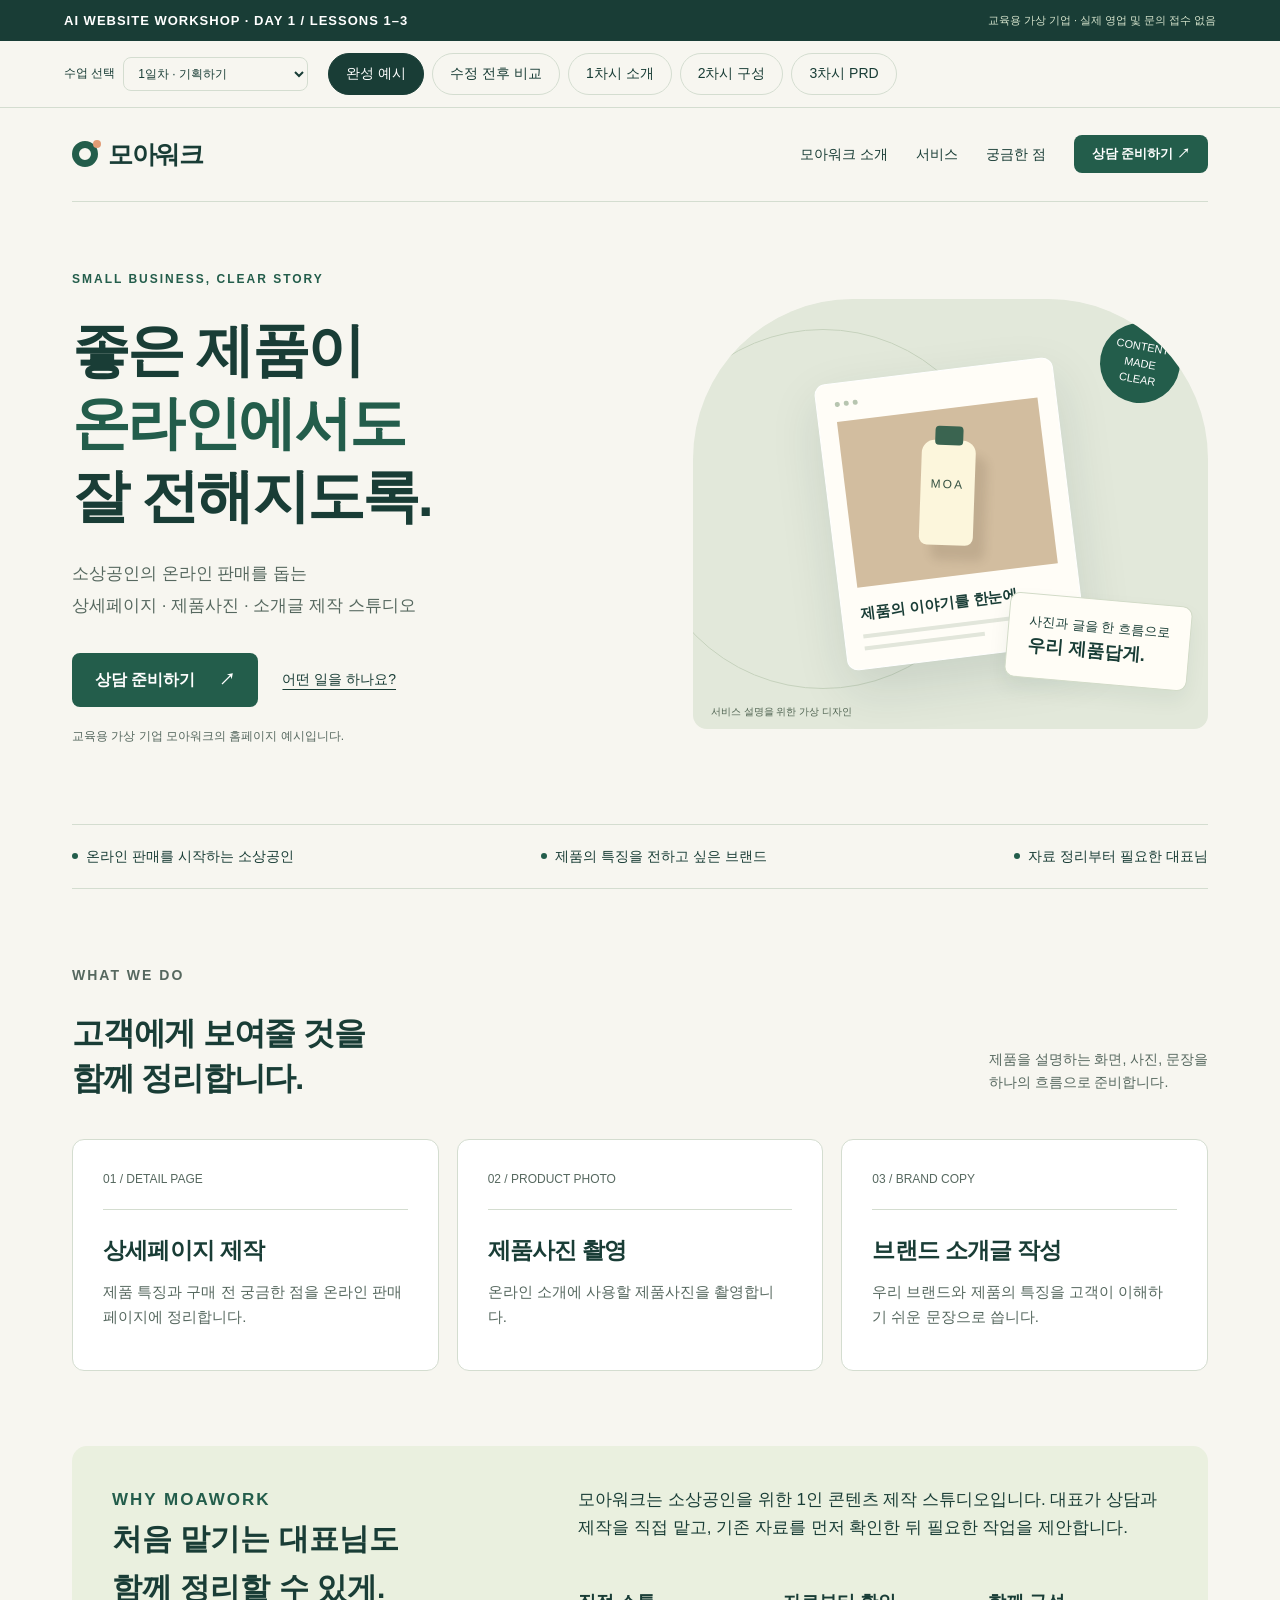
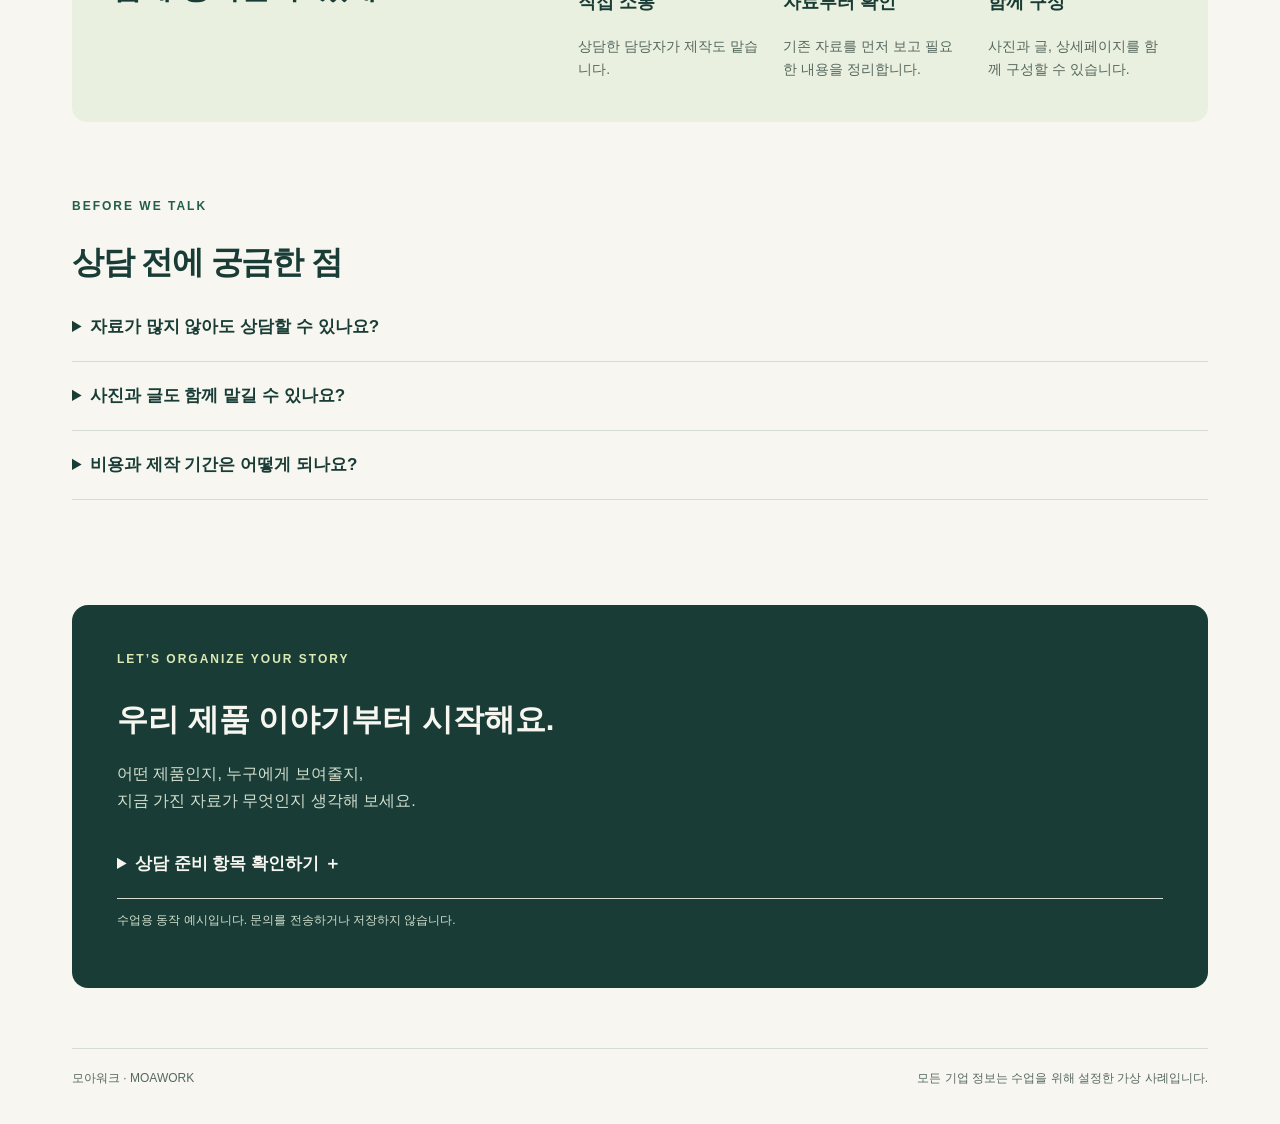
==== workshop_practice.html @ 1c3de4a5 "feat: 모아워크 홈페이지 배포 및 상담 관리 대시보드 추가, 기존 실습 활동지 보존(workshop_practice.html)" ====
<!doctype html>
<html lang="ko"><head><meta charset="utf-8"><meta name="viewport" content="width=device-width,initial-scale=1"><meta name="description" content="기업 소개부터 콘텐츠 구성과 PRD까지. 1·2일차 기획부터 디자인과 문의 화면까지 이어가는 홈페이지 제작 실습 활동지."><title>우리 회사 홈페이지 만들기 | 1·2일차 실습</title>
<style>
:root{--paper:#f7f6f0;--ink:#193d36;--green:#235d4b;--lime:#dbe9b5;--muted:#56685f;--line:#d4ddd0;--orange:#e29c75}*{box-sizing:border-box}html{scroll-behavior:smooth;scroll-padding-top:130px}body{margin:0;background:var(--paper);color:var(--ink);font-family:"Noto Sans KR","Malgun Gothic",Arial,sans-serif;line-height:1.65}button,input,textarea{font:inherit}button,a{touch-action:manipulation}button{cursor:pointer}a{color:inherit}button:focus-visible,a:focus-visible,input:focus-visible,textarea:focus-visible{outline:3px solid #ad5831;outline-offset:4px}.workshop{background:#193d36;color:white;padding:10px 5%;display:flex;justify-content:space-between;gap:15px;font-size:13px;align-items:center}.workshop b{letter-spacing:1px}.workshop small{color:#d7e5ce}.switcher{position:sticky;top:0;background:rgba(247,246,240,.97);z-index:20;display:flex;padding:12px 5%;gap:8px;border-bottom:1px solid var(--line);align-items:center;flex-wrap:wrap}.switcher .label{font-size:12px;margin-right:auto;letter-spacing:2px}.tab{border:1px solid var(--line);padding:8px 17px;border-radius:40px;color:var(--ink);background:transparent;font-size:14px}.tab[aria-pressed=true]{background:var(--ink);color:white;border-color:var(--ink)}.wrap{max-width:1200px;margin:auto;padding:0 32px}.nav{display:flex;justify-content:space-between;align-items:center;padding:26px 0;border-bottom:1px solid var(--line)}.brand{font-weight:800;font-size:25px;letter-spacing:-1.5px;display:flex;gap:10px;align-items:center}.mark{height:26px;width:26px;display:inline-block;border:7px solid var(--green);border-radius:50%;position:relative}.mark:after{content:"";position:absolute;width:8px;height:8px;border-radius:50%;background:var(--orange);right:-10px;top:-8px}.navlinks{display:flex;gap:28px;align-items:center;font-size:14px}.navlinks a{text-decoration:none}.smallbtn,.btn{border:0;text-decoration:none;display:inline-flex;align-items:center;gap:24px;background:var(--green);color:white;padding:14px 23px;border-radius:8px;font-weight:600}.smallbtn{padding:8px 18px;font-size:13px}.hero{display:grid;grid-template-columns:1.1fr 1fr;gap:54px;align-items:center;padding:68px 0 65px}.eyebrow{font-size:12px;letter-spacing:2px;color:var(--green);font-weight:700;margin:0 0 24px}.hero h1{font-size:clamp(33px,4.5vw,59px);line-height:1.27;letter-spacing:-2.6px;margin:0 0 25px;font-weight:600;word-break:keep-all}.hero h1 em{font-style:normal;color:var(--green)}.lead{font-size:17px;line-height:1.9;max-width:480px;color:var(--muted);word-break:keep-all}.actions{margin:30px 0 20px;display:flex;align-items:center;gap:24px}.textlink{font-size:14px;text-underline-offset:5px}.note{font-size:12px;color:var(--muted)}.visual{position:relative;border-radius:160px 160px 14px 14px;height:430px;background:#e2e8da;overflow:hidden;display:flex;justify-content:center;align-items:center}.orbit{position:absolute;width:360px;height:360px;border:1px solid #c6d2bd;border-radius:50%;left:-50px;top:30px}.mock{background:#fffdf7;box-shadow:0 20px 50px #163b3620;border-radius:11px;width:240px;padding:18px;transform:rotate(-7deg);border:1px solid #fff}.mockbar{display:flex;gap:4px;margin-bottom:15px}.dot{height:5px;width:5px;border-radius:50%;background:#b7c5b0}.photo{height:167px;background:#d2bd9f;position:relative;display:flex;justify-content:center;align-items:center;overflow:hidden}.bottle{width:54px;height:105px;background:#fcf6dc;border-radius:13px 13px 8px 8px;box-shadow:12px 15px 10px #493a2520;position:relative;transform:rotate(9deg)}.bottle:before{content:"";position:absolute;top:-14px;left:13px;width:28px;height:19px;background:#3a6450;border-radius:4px}.bottle:after{content:"MOA";position:absolute;top:35px;left:10px;font-size:12px;letter-spacing:2px;color:#375343}.mocktext{margin-top:14px;font-size:15px;font-weight:700}.lines{width:86%;height:4px;background:#e2e6db;margin-top:8px}.lines.short{width:60%}.floatcard{position:absolute;background:#fffdf6;padding:16px 20px;border:1px solid #d2dbc8;border-radius:10px;box-shadow:0 10px 20px #163b3610;right:18px;bottom:45px;font-size:13px;transform:rotate(5deg)}.floatcard strong{font-size:18px;display:block}.stamp{position:absolute;right:28px;top:24px;background:var(--green);color:white;border-radius:50%;height:80px;width:80px;display:grid;place-content:center;text-align:center;font-size:11px;line-height:1.5;transform:rotate(10deg)}.visualcaption{position:absolute;bottom:9px;left:18px;font-size:10px;color:#506452}.ribbon{border-top:1px solid var(--line);border-bottom:1px solid var(--line);padding:20px 0;display:flex;gap:22px;justify-content:space-between;font-size:14px}.ribbon span{display:flex;align-items:center;gap:8px}.ribbon i{width:6px;height:6px;background:var(--green);border-radius:50%}.section{padding:75px 0}.sectiontitle{display:flex;justify-content:space-between;gap:25px;align-items:end;margin-bottom:30px}.sectiontitle h2,.section h2{font-size:32px;line-height:1.4;letter-spacing:-1.2px;margin:8px 0}.sectiontitle p{font-size:14px;color:var(--muted);max-width:310px}.cards{display:grid;grid-template-columns:repeat(3,1fr);gap:18px}.card{padding:30px;background:white;border:1px solid var(--line);border-radius:12px;display:flex;flex-direction:column;min-height:232px}.number{font-size:12px;color:var(--muted);border-bottom:1px solid var(--line);padding-bottom:20px}.card h3{font-size:23px;margin:22px 0 10px;letter-spacing:-.8px}.card p{font-size:15px;color:var(--muted);margin:0}.about{background:#eaf0df;border-radius:15px;padding:40px;display:grid;grid-template-columns:1fr 1.4fr;gap:45px}.about h2{font-size:30px;margin:0}.about p{margin:0;font-size:17px}.steps{display:grid;grid-template-columns:repeat(3,1fr);gap:25px;margin-top:28px}.steps h3{font-size:18px}.steps p{font-size:14px;color:var(--muted)}details{border-bottom:1px solid var(--line);padding:20px 0}summary{font-size:17px;cursor:pointer;font-weight:600}details p{font-size:15px;color:var(--muted);max-width:850px}.contact{background:var(--ink);color:var(--paper);border-radius:16px;padding:45px;margin:30px 0 60px}.contact h2{font-size:31px;margin:0 0 15px}.contact p{color:#d3dfcf}.contact summary{color:var(--paper)}.contact details p{color:#d3dfcf}.footer{padding:20px 0 35px;border-top:1px solid var(--line);font-size:12px;color:var(--muted);display:flex;justify-content:space-between;gap:20px}.mode{display:none}.mode.active{display:block}.teaching{padding:55px 0 75px}.teaching h1{font-size:42px;letter-spacing:-1.5px;line-height:1.35;margin:10px 0 20px}.intro{max-width:740px;color:var(--muted)}.comparegrid{display:grid;grid-template-columns:1fr 1fr;gap:24px;margin:35px 0}.comparecard{padding:35px;border:1px solid var(--line);border-radius:14px;background:white}.comparecard.after{background:#e9efdc}.comparecard h2{font-size:31px;line-height:1.45;letter-spacing:-1px;min-height:150px;margin:30px 0 20px}.comparecard p{font-size:16px}.comparecard .pill{display:inline-block;font-size:12px;letter-spacing:1px;border:1px solid var(--line);padding:5px 12px;border-radius:50px}.checklist{display:flex;gap:12px;flex-wrap:wrap;margin:25px 0}.checklist span{padding:10px 17px;border:1px solid var(--line);border-radius:8px;background:white;font-size:14px}.timerbar{display:flex;gap:20px;align-items:center;flex-wrap:wrap;margin:20px 0}.timerbar strong{font-size:24px;min-width:120px}.hidden-content{visibility:hidden}.feedback{background:#e9efdc;padding:25px 30px;border-radius:12px;margin:24px 0}.editgrid{display:grid;grid-template-columns:1fr 1fr;gap:40px;margin-top:30px}.field{margin-bottom:20px}.field label{font-size:14px;display:block;font-weight:600;margin-bottom:6px}.field input,.field textarea{width:100%;padding:12px 14px;border:1px solid #b8c5b1;border-radius:7px;background:#fffefa;color:var(--ink)}.field textarea{min-height:110px;resize:vertical}.preview{padding:35px;background:#e9efdc;border:1px solid var(--line);border-radius:14px;align-self:start;overflow-wrap:anywhere}.preview h2{font-size:36px;letter-spacing:-1.5px;line-height:1.4}.secondary{background:transparent;color:var(--ink);border:1px solid var(--line)}.slidedeck{min-height:510px;background:#e9efdc;border:1px solid var(--line);border-radius:16px;padding:60px;margin:30px 0;display:flex;flex-direction:column;justify-content:center}.slidedeck h2{font-size:clamp(28px,4vw,48px);letter-spacing:-1.8px;line-height:1.35;margin:15px 0 25px;word-break:keep-all}.slidedeck p{font-size:clamp(19px,2vw,27px);max-width:850px;white-space:pre-line;line-height:1.8}.slidenav{display:flex;justify-content:space-between;align-items:center;gap:15px}.slidenav span{font-size:14px}.sr{position:absolute;width:1px;height:1px;clip:rect(0,0,0,0);overflow:hidden}button:disabled{opacity:.4;cursor:default}@media(max-width:800px){.workshop{font-size:11px}.workshop small{display:none}.switcher{padding:10px 16px;gap:6px}.switcher .label{display:none}.tab{font-size:12px;padding:7px 12px}.wrap{padding:0 22px}.nav{padding:20px 0}.navlinks{gap:15px}.navlinks a:not(:last-child){display:none}.hero{grid-template-columns:1fr;gap:30px;padding:40px 0}.hero h1{letter-spacing:-1.5px}.visual{height:350px;max-width:520px;width:100%;justify-self:center}.cards,.steps{grid-template-columns:1fr}.section{padding:45px 0}.sectiontitle{display:block}.ribbon{flex-wrap:wrap;gap:12px}.ribbon span{font-size:12px}.about{grid-template-columns:1fr;gap:20px;padding:28px}.contact{padding:28px}.comparegrid,.editgrid{grid-template-columns:1fr}.comparecard h2{min-height:0}.teaching h1{font-size:32px}.slidedeck{padding:28px;min-height:460px}.footer{flex-direction:column;gap:8px}.btn{padding:12px 18px;font-size:14px}.hero .actions{gap:15px}}@media(prefers-reduced-motion:reduce){html{scroll-behavior:auto}}

.ws-toolbar,.ws-heading,.ws-actions{display:flex;gap:14px;align-items:center;flex-wrap:wrap;margin:22px 0}.ws-toolbar{justify-content:space-between;font-size:13px;color:var(--muted)}.ws-heading{justify-content:space-between;align-items:start}.ws-heading p,.hint{font-size:14px;color:var(--muted);margin:5px 0 9px}.ws-steps{display:flex;gap:10px;margin:30px 0}.ws-step{flex:1;padding:18px 12px;border:1px solid var(--line);border-radius:10px;background:white;color:var(--ink);font-weight:700}.ws-step[aria-pressed=true]{background:var(--ink);color:white}.ws-panel{padding:28px;background:#fffdf8;border:1px solid var(--line);border-radius:14px}.ws-panel[hidden]{display:none}.ws-panel h2{font-size:27px;letter-spacing:-1px}.worksheet textarea,.worksheet input:not([type=checkbox]){width:100%;padding:12px 14px;border:1px solid #aabca9;border-radius:8px;background:white;color:var(--ink);font:inherit}.worksheet textarea{resize:vertical}.worksheet .field{margin:22px 0}.fact-card{margin-bottom:25px}.fact-card pre{white-space:pre-wrap;overflow-wrap:anywhere;font:inherit;font-size:14px}.prompt-tabs{display:flex;gap:8px;flex-wrap:wrap;margin:24px 0 14px}.output-label{display:block;font-size:13px;color:var(--muted);margin-bottom:9px}#generatedPrompt{background:#f2f5eb;line-height:1.8;min-height:400px}.ws-instructions{padding-left:24px;line-height:1.9}.final-layout{display:grid;grid-template-columns:1.3fr 1fr;gap:36px}.final-preview{align-self:start;position:sticky;top:110px;padding:28px;background:#e9efdc;border-radius:14px;overflow-wrap:anywhere}.final-preview h2{white-space:pre-line}.final-preview p{white-space:pre-line}.evidence-pair{border-top:1px solid var(--line);margin-top:25px}.checkrow{display:flex;align-items:start;gap:10px;margin:15px 0;font-size:15px}.checkrow input{width:20px;height:20px;flex-shrink:0}.ws-actions span{font-size:14px;color:var(--green)}@media(max-width:800px){.ws-steps{flex-direction:column}.ws-step{text-align:left;padding:13px 16px}.ws-panel{padding:20px}.final-layout{grid-template-columns:1fr}.final-preview{position:static}.ws-actions .btn{justify-content:center}.prompt-tabs .tab{white-space:normal;text-align:left}}
.import-workbook{border-bottom:1px solid var(--line);padding:10px 0 30px;margin-bottom:30px}.import-workbook ol{padding-left:23px;line-height:1.9}#wsImportStatus{white-space:pre-line;font-size:14px;color:var(--green)}#wsImportText{background:#f2f5eb}
/* Compact brand preview */
.final-layout{grid-template-columns:minmax(0,1.3fr) minmax(0,1fr)}
.final-preview{padding:0;background:#fff;border:1px solid #dce3d7;border-radius:23px;box-shadow:0 18px 45px #193d3610;overflow:hidden;min-width:0}
.pv-chrome{display:flex;align-items:center;justify-content:space-between;gap:12px;padding:15px 21px;border-bottom:1px solid #e8ece5;font-size:9px;letter-spacing:1.1px;color:#728076}.pv-dots{letter-spacing:3px;font-size:8px;color:#bac5b5}
.pv-body{padding:28px 27px 0;background:radial-gradient(ellipse at 100% 0%,#edfacd 0%,transparent 52%),#fff}
.pv-brandline{display:flex;align-items:center;gap:9px;font-size:14px;font-weight:800}.pv-logo{background:#193d36;color:#dcfa92;display:grid;place-items:center;width:29px;height:29px;border-radius:9px;font-size:24px;line-height:1}.pv-brandline #finalPreviewCompany{overflow:hidden;text-overflow:ellipsis;white-space:nowrap}.pv-live{margin-left:auto;border:1px solid #d6e3be;background:#f3f9e9;padding:3px 7px;border-radius:20px;font-size:9px;font-weight:700;letter-spacing:1px;color:#48633a}
.final-preview .pv-kicker{font-size:11px;letter-spacing:.3px;color:#6c7c67;margin:35px 0 12px}
.final-preview h2{font-size:clamp(26px,2.6vw,36px);font-weight:850;line-height:1.32;letter-spacing:-1.5px;margin:0 0 16px;word-break:keep-all;overflow-wrap:anywhere;white-space:normal;display:-webkit-box;-webkit-box-orient:vertical;-webkit-line-clamp:3;overflow:hidden}
.final-preview .pv-subtitle{font-size:13px;line-height:1.8;color:#6b7869;margin:0 0 23px;white-space:normal;display:-webkit-box;-webkit-box-orient:vertical;-webkit-line-clamp:2;overflow:hidden}
.pv-services{display:flex;flex-wrap:wrap;gap:7px;margin:22px 0 32px}.pv-services span{display:inline-block;background:#f1f4ed;border:1px solid #e0e7d9;border-radius:30px;padding:7px 11px;font-size:11px;font-weight:600;color:#465b3f;max-width:100%;white-space:nowrap;text-overflow:ellipsis;overflow:hidden}.pv-services span[hidden]{display:none}
.pv-bottom{display:flex;align-items:center;justify-content:space-between;gap:14px;border-top:1px solid #e2e8dd;padding:20px 0 24px}.pv-cta{font-size:14px;font-weight:800;color:#193d36;white-space:nowrap;overflow:hidden;text-overflow:ellipsis}.pv-arrow{display:grid;place-items:center;width:43px;height:43px;flex-shrink:0;border-radius:50%;background:#d5f783;color:#193d36;font-size:26px}.final-preview .pv-caption{padding:13px 20px;margin:0;background:#f8faf5;border-top:1px solid #e8ece5;color:#87917f;font-size:10px;white-space:normal;text-align:center}
@media(max-width:800px){.final-layout{grid-template-columns:minmax(0,1fr)}.final-preview{position:static;width:100%;max-width:460px;margin:0 auto}.pv-body{padding:25px 25px 0}.final-preview h2{font-size:32px}}

.course-progress{display:flex;gap:8px;flex-wrap:wrap;margin:26px 0}.course-progress span{border:1px solid var(--line);padding:7px 13px;border-radius:30px;font-size:12px}.course-progress .current{background:var(--ink);color:#e1f7ac}.course-status{min-height:30px;white-space:pre-line;color:var(--green);font-size:14px}.course-steps{display:flex;gap:8px;margin:20px 0}.course-steps button{flex:1;border:1px solid var(--line);border-radius:10px;padding:14px;background:white;color:var(--ink);font-weight:700}.course-steps button[aria-pressed=true]{background:var(--ink);color:white}.course-panel{background:#fffdf8;border:1px solid var(--line);padding:30px;border-radius:16px}.course-panel[hidden]{display:none}.course-panel h2{font-size:27px;margin-top:0}.course-source{white-space:pre-line;border-left:3px solid #b2cf71;padding:12px 18px;background:#f0f5e7;font-size:14px;max-height:220px;overflow:auto}.course-output{width:100%;background:#f3f6ed!important;font-size:14px!important;line-height:1.8}.course-example{white-space:pre-wrap;overflow-wrap:anywhere;font:inherit;font-size:14px}.course-result{display:grid;grid-template-columns:minmax(0,1.5fr) minmax(0,1fr);gap:32px}.course-preview{position:sticky;top:150px;align-self:start;border:1px solid #dae3d2;padding:25px;background:white;border-radius:20px;min-width:0;overflow-wrap:anywhere;box-shadow:0 12px 35px #193d360b}.course-preview h3{font-size:26px;line-height:1.4;letter-spacing:-1px}.course-preview .eyebrow{font-size:10px}.course-flow{display:grid;gap:7px}.course-flow div{background:#f1f5eb;padding:10px 14px;border-radius:9px;font-size:14px;display:flex;gap:12px;align-items:center}.course-flow small{color:#6b7c5c}.course-order{display:grid;gap:8px;margin-bottom:28px}.course-order>div{display:flex;align-items:center;gap:8px;border-bottom:1px solid var(--line);padding:10px 0}.course-order span{margin-right:auto}.course-order button{background:white;border:1px solid var(--line);border-radius:7px;padding:7px 12px;color:var(--ink)}.course select{width:100%;border:1px solid #aabca9;padding:13px;border-radius:8px;background:white;color:var(--ink);font:inherit}.file-label{cursor:pointer}.design-options{display:grid;gap:8px}.design-option{display:flex;align-items:center;gap:10px;background:white;border:1px solid var(--line);padding:14px;border-radius:10px;color:var(--ink);text-align:left}.design-option[aria-pressed=true]{border:2px solid var(--green);background:#f0f6e5}.design-option i{display:inline-block;width:22px;height:22px;border-radius:50%}.color-pair{display:flex;gap:24px;margin:20px 0}.color-pair label{font-size:14px}.worksheet input[type=color]{width:64px;padding:3px;height:40px;display:block}.design-preview{background:var(--design-primary,#193d36);color:var(--design-text,#fff)}.design-preview .design-brand{font-size:13px;font-weight:800;opacity:.9}.design-star{display:block;font-size:80px;line-height:1.2;margin:28px 0 18px;color:var(--design-accent,#d5f783)}.design-preview h3{font-size:29px;letter-spacing:-1px}.design-preview p{font-size:14px;line-height:1.8}.design-preview .note{color:inherit;opacity:.7;font-size:10px}.design-cta{display:inline-block;border:1px solid currentColor;border-radius:30px;padding:10px 16px;margin:15px 0;font-size:13px}.teacher-table{overflow-x:auto;margin:22px 0}.teacher-table table{border-collapse:collapse;width:100%;font-size:14px;min-width:620px}.teacher-table th,.teacher-table td{border:1px solid var(--line);padding:14px;text-align:left;vertical-align:top}.teacher-table th{background:var(--ink);color:white}.teacher-table tr:nth-child(2n){background:#eef3e7}#teacher h2{margin-top:42px}html{scroll-padding-top:170px}@media(max-width:800px){.course-steps{flex-direction:column}.course-steps button{text-align:left}.course-panel{padding:20px}.course-result{grid-template-columns:minmax(0,1fr)}.course-preview{position:static;width:100%;max-width:460px;justify-self:center}.switcher{gap:5px}.switcher .tab{padding:7px 10px;font-size:11px}.course-steps{scroll-margin-top:160px}}

/* Small usability refinements within the original visual design. */
#courseDay{font:inherit;font-size:12px;color:var(--ink);background:transparent;border:1px solid var(--line);border-radius:8px;padding:8px 10px;margin-right:12px;max-width:100%}.switcher .label{margin-right:0;letter-spacing:0}.step-hint{font-size:14px;line-height:1.9;color:var(--green);margin:0 0 24px;padding-bottom:15px;border-bottom:1px solid var(--line)}.worksheet .field label{font-size:15px}.worksheet .field input,.worksheet .field textarea{font-size:15px;line-height:1.8}.classic-detail{margin:10px 0 24px;padding:12px 0}.classic-detail summary{font-size:13px;color:var(--muted)}.classic-detail textarea{margin-top:15px}.ws-steps button,.course-steps button{min-height:48px}.ws-actions .btn{min-height:46px}.course-status{line-height:1.8}@media(max-width:800px){#courseDay{font-size:11px;margin-right:auto;padding:7px 8px}.step-hint{font-size:13px}.ws-actions{gap:10px}.ws-actions .btn{white-space:normal}.switcher{row-gap:8px}.ws-panel,.course-panel{padding:20px}}
</style><style id="comparisonReadability">
/* Meaningful lines, with no Korean word split across lines. */
.comparecard{display:flex;flex-direction:column;padding:32px;min-width:0}.comparecard .pill{align-self:flex-start}.comparecard h2{min-height:0;margin:25px 0 20px;font-size:clamp(25px,2.5vw,31px);line-height:1.48;letter-spacing:-1px;word-break:keep-all;overflow-wrap:normal}.compare-line{display:block}.comparecard p{word-break:keep-all;overflow-wrap:normal;font-size:15px;line-height:1.85;margin:0 0 20px}.comparecard p:last-child{margin:4px 0 0;padding-top:2px}.comparegrid{align-items:stretch}.comparecard.after h2{color:#193d36}.hero h1,.teaching h1,.section h2{word-break:keep-all}
@media(max-width:800px){.comparegrid{gap:18px;margin:25px 0}.comparecard{padding:25px}.comparecard h2{font-size:clamp(22px,4.8vw,30px);margin:22px 0 18px;line-height:1.5;letter-spacing:-.8px}.comparecard p{font-size:14px;margin-bottom:16px}}
</style><style>.worksheet-tools{display:flex;gap:8px;flex-wrap:wrap;align-items:center}#wsFillExample{background:#e9efdc;border-color:#b9cbaa}</style><style>.source-full{margin:18px 0 24px}.source-full>label{display:block;font-size:14px;font-weight:700;margin:0 0 10px}.source-full textarea{white-space:pre-wrap;line-height:1.9;min-height:290px;background:#fff!important}.source-full .ws-actions{margin:10px 0}.course-source{max-height:none;overflow:visible}</style><style>.decision-heading{display:flex;justify-content:space-between;align-items:center;flex-wrap:wrap;gap:14px;margin:28px 0 12px}.decision-heading h3{margin:0}.decision-tools{margin-left:auto}.decision-tools [data-course-example]{background:#e9efdc;border-color:#b9cbaa}@media(max-width:600px){.decision-heading{align-items:flex-start}.decision-tools{gap:7px}.decision-tools .tab{font-size:12px;padding:8px 12px}}</style><style>.merge-inputs{display:grid;grid-template-columns:minmax(0,1fr) minmax(0,1fr);gap:24px;margin:25px 0}.merge-column{border:1px solid var(--line);border-radius:12px;background:#fffdf8;padding:22px;min-width:0}.merge-column h3{margin:0 0 14px;font-size:21px}.merge-column .ws-actions{margin:10px 0 18px}.merge-column .tab{font-size:12px;padding:8px 12px}.merge-column>label{font-size:13px;display:block;margin:15px 0 8px;font-weight:700}.merge-column .course-source{font-size:12px;padding:10px 12px;line-height:1.7}.merge-column textarea{background:#fff!important;font-size:14px!important;line-height:1.9;min-height:290px;margin-bottom:12px}.merge-column details textarea{min-height:140px}.merge-prompt{border-top:1px solid var(--line);padding-top:20px;margin:20px 0 30px;scroll-margin-top:160px}.merge-prompt[hidden]{display:none}.merge-prompt>label{display:block;font-size:13px;font-weight:700;margin-bottom:10px}@media(max-width:800px){.merge-inputs{grid-template-columns:minmax(0,1fr);gap:16px}.merge-column{padding:18px}.merge-column textarea{min-height:230px}}</style><style>
/* Day 2: focused practice workspace */
[hidden]{display:none!important}
.d2{max-width:1160px;margin:auto;padding:26px 30px 55px}.d2 h1{font-size:clamp(28px,4vw,40px);letter-spacing:-1.8px;line-height:1.35;margin:8px 0 12px}.d2 h2{font-size:23px;letter-spacing:-.8px;margin:0 0 8px}.d2 h3{font-size:16px;margin:0}.d2 p{margin:7px 0 14px}.d2-kicker{font-size:11px;font-weight:800;letter-spacing:1.8px;color:var(--green)}.d2-sub{color:var(--muted);font-size:14px}.d2-rail{display:flex;gap:7px;margin:24px 0}.d2-rail span{padding:7px 13px;background:#e9efdf;border-radius:30px;font-size:12px}.d2-layout{display:grid;grid-template-columns:minmax(0,1.25fr) minmax(0,1fr);gap:22px;margin-top:25px}.d2-box{background:#fffefa;border:1px solid var(--line);border-radius:16px;padding:26px;min-width:0}.d2-box>label,.d2-field{display:block;font-weight:700;font-size:13px;margin:16px 0 7px}.d2 textarea,.d2 input:not([type=checkbox]):not([type=color]){width:100%;border:1px solid #becab8;border-radius:9px;padding:11px 13px;background:white;color:var(--ink);font:inherit;font-size:14px;line-height:1.8}.d2 textarea{resize:vertical}.d2 textarea[readonly]{background:#f2f5ec;font-size:13px}.d2 .btn{font-size:13px;padding:11px 17px;gap:10px}.d2-actions{display:flex;gap:9px;flex-wrap:wrap;align-items:center;margin:15px 0}.d2 .tab{font-size:12px;padding:7px 12px}.d2-mini{font-size:12px;color:var(--muted)}.d2-route{border-left:3px solid #b7ce8b;padding:9px 13px;background:#eef3e5;font-size:13px;margin:18px 0}.d2-flow{list-style:none;padding:0;counter-reset:d2;display:grid;gap:12px;margin:20px 0}.d2-flow li{counter-increment:d2;display:flex;gap:10px;font-size:14px;align-items:start}.d2-flow li:before{content:counter(d2);flex:0 0 23px;height:23px;border-radius:50%;display:grid;place-content:center;background:#e5edda;font-size:11px;font-weight:bold}.d2-end{display:flex;justify-content:space-between;align-items:center;gap:16px;margin-top:24px;padding-top:20px;border-top:1px solid var(--line);font-size:13px;flex-wrap:wrap}.d2-gallery{display:grid;grid-template-columns:repeat(5,minmax(0,1fr));gap:12px;margin:24px 0 18px}.d2-card{border:1px solid var(--line);border-radius:12px;background:#fffefa;overflow:hidden;min-width:0}.d2-card.selected{border-color:var(--green);box-shadow:0 0 0 2px var(--green)}.d2-pick{border:0;background:none;color:var(--ink);padding:0;width:100%;text-align:left;display:block}.d2-cardmeta{padding:12px 13px 7px}.d2-cardmeta strong{font-size:14px;display:block}.d2-cardmeta small{font-size:11px;color:var(--muted);display:block;margin:3px 0}.d2-cardlink{display:block;margin:0 13px 12px;font-size:11px;text-underline-offset:3px}.d2-choice{font-size:11px;color:var(--green);font-weight:bold;display:block;margin-top:6px}.d2-thumb{height:137px;overflow:hidden;padding:12px 13px;background:#f0f1ed;position:relative;pointer-events:none}.d2-thumb .mini-nav{display:flex;justify-content:space-between;align-items:center;font-size:7px;font-weight:800;border-bottom:1px solid #193d3620;padding-bottom:7px}.d2-thumb .mini-title{font-size:18px;line-height:1.1;letter-spacing:-.8px;margin:11px 0 6px;font-weight:800}.d2-thumb .mini-text{height:3px;background:currentColor;opacity:.2;width:65%;margin:5px 0}.d2-thumb .mini-cta{display:inline-block;background:#193d36;color:white;font-size:6px;padding:4px 7px;border-radius:4px}.d2-thumb .mini-grid{display:grid;grid-template-columns:1.4fr 1fr 1fr;gap:4px;margin-top:9px}.d2-thumb .mini-grid i{height:27px;border-radius:5px;background:#e1e7d8}.d2-thumb.bento .mini-title{font-size:16px}.d2-thumb.bento .mini-grid i:first-child{background:#c7e3a4}.d2-thumb.minimal{background:#fff}.d2-thumb.minimal .mini-title{margin-top:17px;font-size:19px}.d2-thumb.minimal .mini-grid i{border-top:1px solid #b9c5b0;background:transparent;border-radius:0;height:15px}.d2-thumb.dark{background:#171d2a;color:#e1e7f5}.d2-thumb.dark .mini-nav{border-color:#ffffff22}.d2-thumb.dark .mini-title{color:#f2f7ff}.d2-thumb.dark .mini-cta{background:#bbd6ff;color:#17213b}.d2-thumb.dark .mini-grid i{background:linear-gradient(130deg,#263b62,#172335);border:1px solid #6487be44}.d2-thumb.editorial{background:#f0e9df;color:#362d29}.d2-thumb.editorial .mini-title{font-family:Georgia,serif;font-size:23px;font-weight:400;width:65%;margin-top:15px}.d2-thumb.editorial:after{content:'↗';position:absolute;right:12px;top:51px;width:43px;height:57px;background:#ba785b;color:#f4dfc4;display:grid;place-content:center;font-size:30px}.d2-thumb.editorial .mini-grid i{height:14px;border-radius:0;background:#ddd0c0}.d2-thumb.soft{background:#f5eddf;color:#593e37}.d2-thumb.soft .mini-title{font-size:17px}.d2-thumb.soft .mini-cta{background:#925236;border-radius:20px}.d2-thumb.soft .mini-grid i{background:#e4c9b4;border-radius:15px}.d2-thumb.soft .mini-grid i:nth-child(2){background:#d8dfc0}.d2-thumb.soft .mini-grid i:nth-child(3){background:#e9d1cb}.d2-designbar{display:flex;gap:15px;align-items:center;flex-wrap:wrap;margin:12px 0}.d2-designbar label{font-size:12px;display:flex;gap:8px;align-items:center}.d2-designbar input[type=color]{width:36px;height:30px;border:1px solid var(--line);padding:2px;background:white;border-radius:6px}.d2-selected{color:var(--green);font-size:13px;font-weight:800}.d2-status{min-height:24px;font-size:13px;color:var(--green);margin-top:15px!important;white-space:pre-line}.d2 .d2-note{margin:22px 0 0;font-size:11px;color:var(--muted)}.d2 table{width:100%;border-collapse:collapse;font-size:13px;margin:15px 0}.d2 th,.d2 td{border-bottom:1px solid var(--line);text-align:left;padding:9px 5px}.d2 .d2-example{background:#f0f4e8;border-radius:10px;padding:14px;font-size:13px}.d2-try label{display:block;font-size:12px;font-weight:600;margin:10px 0 4px}.d2-try .d2-error{font-size:12px;color:#a33325;margin:4px 0 0}.d2-try [aria-invalid=true]{border-color:#a33325!important}.d2 [data-d2-panel]{scroll-margin-top:110px}.d2-fix{display:flex;gap:10px}.d2-fix input{min-width:0}.d2 details{padding:12px 0}.d2 summary{font-size:13px}.d2-next{margin-left:auto}.d2 .d2-screen{margin:0 0 14px;font-size:11px;letter-spacing:1px;color:var(--muted)}
@media(max-width:1000px){.d2-gallery{grid-template-columns:repeat(3,minmax(0,1fr))}.d2-layout{grid-template-columns:1fr 1fr}}
@media(max-width:700px){.day2-nav #courseDay{width:100%;margin:0;flex-basis:100%}.day2-nav [data-d2-step]{flex:1;text-align:center}.d2{padding:26px 18px 45px}.d2-layout{grid-template-columns:minmax(0,1fr)}.d2-box{padding:20px}.d2-gallery{grid-template-columns:repeat(2,minmax(0,1fr));gap:10px}.d2-rail{gap:5px}.d2-rail span{font-size:10px;padding:6px 9px}.d2-fix{flex-direction:column}.d2-next{margin-left:0}.switcher [data-d2-step]{padding:8px 10px;font-size:12px}.d2-thumb{height:132px}.d2-end{align-items:start}}
</style></head><body>
<div class="workshop"><b>AI WEBSITE WORKSHOP · DAY 1 / LESSONS 1–3</b><small>교육용 가상 기업 · 실제 영업 및 문의 접수 없음</small></div>
<div class="switcher" aria-label="수업 화면 선택"><label class="label" for="courseDay">수업 선택</label><select id="courseDay" aria-label="수업 일차"><option value="1">1일차 · 기획하기</option><option value="2">2일차 · 만들기</option><option value="3" disabled>3일차 · 연결·공개 (준비 중)</option></select><button class="tab" data-mode="company" aria-pressed="true">완성 예시</button><button class="tab" data-mode="compare" aria-pressed="false">수정 전후 비교</button><button class="tab" data-mode="edit" aria-pressed="false">1차시 소개</button><button class="tab" data-mode="lesson2" aria-pressed="false">2차시 구성</button><button class="tab" data-mode="lesson3" aria-pressed="false">3차시 PRD</button><button type="button" class="tab" data-d2-step="1" aria-pressed="true" hidden>1교시 홈페이지</button><button type="button" class="tab" data-d2-step="2" aria-pressed="false" hidden>2교시 디자인</button><button type="button" class="tab" data-d2-step="3" aria-pressed="false" hidden>3교시 문의</button></div>
<main>
<div id="company" class="mode active"><div class="wrap">
<nav class="nav" aria-label="예시 기업 메뉴"><div class="brand"><span class="mark" aria-hidden="true"></span>모아워크</div><div class="navlinks"><a href="#about">모아워크 소개</a><a href="#service">서비스</a><a href="#faq">궁금한 점</a><a class="smallbtn" href="#contact">상담 준비하기 ↗</a></div></nav>
<section class="hero"><div><p class="eyebrow">SMALL BUSINESS, CLEAR STORY</p><h1>좋은 제품이<br><em>온라인에서도</em><br>잘 전해지도록.</h1><p class="lead">소상공인의 온라인 판매를 돕는<br>상세페이지 · 제품사진 · 소개글 제작 스튜디오</p><div class="actions"><a class="btn" href="#contact">상담 준비하기 <span>↗</span></a><a class="textlink" href="#service">어떤 일을 하나요?</a></div><p class="note">교육용 가상 기업 모아워크의 홈페이지 예시입니다.</p></div><div class="visual" role="img" aria-label="상세페이지와 제품사진 제작을 표현한 디자인 예시"><div class="orbit"></div><div class="mock"><div class="mockbar"><i class="dot"></i><i class="dot"></i><i class="dot"></i></div><div class="photo"><div class="bottle"></div></div><div class="mocktext">제품의 이야기를 한눈에.</div><div class="lines"></div><div class="lines short"></div></div><div class="stamp">CONTENT<br>MADE<br>CLEAR</div><div class="floatcard">사진과 글을 한 흐름으로<strong>우리 제품답게.</strong></div><span class="visualcaption">서비스 설명을 위한 가상 디자인</span></div></section>
<div class="ribbon"><span><i></i> 온라인 판매를 시작하는 소상공인</span><span><i></i> 제품의 특징을 전하고 싶은 브랜드</span><span><i></i> 자료 정리부터 필요한 대표님</span></div>
<section class="section" id="service"><div class="sectiontitle"><div><p class="eyebrow">WHAT WE DO</p><h2>고객에게 보여줄 것을<br>함께 정리합니다.</h2></div><p>제품을 설명하는 화면, 사진, 문장을<br>하나의 흐름으로 준비합니다.</p></div><div class="cards"><article class="card"><span class="number">01 / DETAIL PAGE</span><h3>상세페이지 제작</h3><p>제품 특징과 구매 전 궁금한 점을 온라인 판매 페이지에 정리합니다.</p></article><article class="card"><span class="number">02 / PRODUCT PHOTO</span><h3>제품사진 촬영</h3><p>온라인 소개에 사용할 제품사진을 촬영합니다.</p></article><article class="card"><span class="number">03 / BRAND COPY</span><h3>브랜드 소개글 작성</h3><p>우리 브랜드와 제품의 특징을 고객이 이해하기 쉬운 문장으로 씁니다.</p></article></div></section>
<section id="about" class="about"><div><p class="eyebrow">WHY MOAWORK</p><h2>처음 맡기는 대표님도<br>함께 정리할 수 있게.</h2></div><div><p>모아워크는 소상공인을 위한 1인 콘텐츠 제작 스튜디오입니다. 대표가 상담과 제작을 직접 맡고, 기존 자료를 먼저 확인한 뒤 필요한 작업을 제안합니다.</p><div class="steps"><div><h3>직접 소통</h3><p>상담한 담당자가 제작도 맡습니다.</p></div><div><h3>자료부터 확인</h3><p>기존 자료를 먼저 보고 필요한 내용을 정리합니다.</p></div><div><h3>함께 구성</h3><p>사진과 글, 상세페이지를 함께 구성할 수 있습니다.</p></div></div></div></section>
<section class="section" id="faq"><p class="eyebrow">BEFORE WE TALK</p><h2>상담 전에 궁금한 점</h2><details><summary>자료가 많지 않아도 상담할 수 있나요?</summary><p>현재 가진 제품 설명과 사진부터 확인합니다. 추가로 필요한 자료는 상담 후 정리합니다.</p></details><details><summary>사진과 글도 함께 맡길 수 있나요?</summary><p>상세페이지, 제품사진, 브랜드 소개글을 함께 구성할 수 있습니다. 작업 범위는 상담에서 정합니다.</p></details><details><summary>비용과 제작 기간은 어떻게 되나요?</summary><p>이 가상 기업의 비용과 제작 기간은 설정하지 않았습니다. 실제 홈페이지에는 사업체가 확인한 조건을 넣어야 합니다.</p></details></section>
<section class="contact" id="contact"><p class="eyebrow" style="color:#dbe9b5">LET’S ORGANIZE YOUR STORY</p><h2>우리 제품 이야기부터 시작해요.</h2><p>어떤 제품인지, 누구에게 보여줄지,<br>지금 가진 자료가 무엇인지 생각해 보세요.</p><details><summary>상담 준비 항목 확인하기 ＋</summary><p>① 소개할 제품 또는 서비스<br>② 홈페이지를 볼 주요 고객<br>③ 현재 가진 사진과 설명 자료<br>④ 필요한 제작 항목</p></details><p style="font-size:12px">수업용 동작 예시입니다. 문의를 전송하거나 저장하지 않습니다.</p></section>
<footer class="footer"><span>모아워크 · MOAWORK</span><span>모든 기업 정보는 수업을 위해 설정한 가상 사례입니다.</span></footer></div></div>
<section id="compare" class="mode"><div class="wrap teaching"><p class="eyebrow">01 / TEN SECOND CHALLENGE</p><h1>10초 뒤에도,<br>어떤 회사인지 기억날까요?</h1><p class="intro">같은 가상 기업을 설명한 두 문장입니다. 실제 기업 사이트를 평가한 사례가 아닙니다. 10초 동안 보고, 고객·서비스·다음 행동을 찾아보세요.</p><div class="timerbar"><button id="timerStart" class="btn">10초 관찰 시작</button><button id="timerReset" class="btn secondary">다시 보기</button><strong id="timerText" role="status" aria-live="polite">준비</strong></div><div class="comparegrid" id="compareContent"><article class="comparecard"><span class="pill">수정 전</span><h2>혁신적인 콘텐츠로<br>더 나은 미래를<br>만들어갑니다.</h2><p>고객 중심의 토털 솔루션으로<br>성공적인 비즈니스를 지원합니다.</p><p><u>자세히 보기 →</u></p></article><article class="comparecard after"><span class="pill">수정 후</span><h2><span class="compare-line">소상공인의</span><span class="compare-line">온라인 판매를 돕는</span><span class="compare-line">콘텐츠 제작 스튜디오</span></h2><p>상세페이지 · 제품사진 · 브랜드 소개글을 만듭니다.</p><p><u>상담 준비하기 →</u></p></article></div><div class="feedback"><b>고객의 세 질문</b><p>누구를 돕나요?　무엇을 제공하나요?　다음에 무엇을 하면 되나요?</p><p class="note">관찰 기준은 디자인 취향이 아니라 설명의 구체성입니다. 매출 효과를 증명하는 실험은 아닙니다.</p></div></div></section>
<section id="edit" class="mode"><div class="wrap teaching worksheet">
<p class="eyebrow">WORKBOOK / LESSON 1</p><h1>입력하고, 복사하고,<br>우리 회사의 소개를 완성하세요.</h1>
<p class="intro">활동지와 실습 프롬프트를 한곳에 모았습니다. 회사 정보를 입력하면 요청문이 자동으로 만들어집니다. 복사해서 Gemini에 붙여넣고, 확인한 답변을 최종 활동지에 정리하세요.</p>
<p class="note">공개 가능한 정보만 입력하세요. 이 페이지는 요청문을 조합하며, AI 답변은 Gemini에서 받습니다. 작성 내용은 현재 열린 페이지에서만 유지됩니다. 새로고침 전 TXT로 저장하세요. 공용 PC에서는 마친 뒤 ‘입력 내용 지우기’를 눌러주세요.</p>
<div class="ws-toolbar"><span id="wsSaveStatus" role="status" aria-live="polite"></span><div class="worksheet-tools"><button type="button" class="tab" id="wsReset">입력 내용 지우기</button><button type="button" class="tab" id="wsFillExample">모아워크 예시로 채우기</button></div></div>
<nav class="ws-steps" aria-label="실습 단계"><button class="ws-step" data-step="1" aria-pressed="true">1. 회사 정보 입력</button><button class="ws-step" data-step="2" aria-pressed="false">2. 프롬프트 복사</button><button class="ws-step" data-step="3" aria-pressed="false">3. 최종 활동지 · 저장</button></nav>
<div id="wsStep1" class="ws-panel"><p class="step-hint">회사 정보 다섯 칸을 입력한 뒤 아래의 ‘프롬프트 확인하고 복사하기’를 누르세요.</p><div class="ws-heading"><div><h2>우리 회사 정보 다섯 칸</h2><p>모르는 내용은 비워 두세요. 요청문에는 [확인 필요]로 표시됩니다.</p></div></div>

<div class="field"><label for="wsCompany">회사명 또는 가칭</label><p class="hint">예비창업자는 가칭과 계획임을 표시하세요.</p><input id="wsCompany" data-save maxlength="500"></div><div class="field"><label for="wsBusiness">주요 사업</label><p class="hint">무엇을 하는 회사인가요?</p><textarea id="wsBusiness" data-save rows="3" maxlength="12000"></textarea></div><div class="field"><label for="wsServices">대표 제품 또는 서비스</label><p class="hint">실제로 제공하는 것만 적으세요. 하나만 있어도 괜찮습니다.</p><textarea id="wsServices" data-save rows="3" maxlength="12000"></textarea></div><div class="field"><label for="wsCustomer">주요 고객</label><p class="hint">가장 먼저 만나고 싶은 고객 한 종류를 적으세요.</p><textarea id="wsCustomer" data-save rows="3" maxlength="12000"></textarea></div><div class="field"><label for="wsStrength">확인 가능한 운영 방식과 장점</label><p class="hint">“친절함”보다 “상담한 대표가 직접 제작함”처럼 실제 행동과 근거를 적으세요.</p><textarea id="wsStrength" data-save rows="3" maxlength="12000"></textarea></div>
<div class="ws-actions"><button type="button" class="btn" data-go="2">프롬프트 확인하고 복사하기 →</button></div></div>
<div id="wsStep2" class="ws-panel" hidden><p class="step-hint">소개 초안 → 고객 관점 수정 → 최종본 정리 순서로 복사해 Gemini에 보내세요. 최종 답변은 3단계에 붙여넣습니다.</p><h2>Gemini에 부탁할 내용을 복사하세요</h2><ol class="ws-instructions"><li>먼저 ‘1 소개 초안’을 복사해 Gemini에 붙여넣고 전송하세요.</li><li>답변을 받은 뒤 같은 대화에서 ‘2 고객 관점 수정’을 복사해 전송하세요.</li><li>근거 점검과 저장용 정리는 필요할 때 사용하세요.</li></ol>
<div class="prompt-tabs" aria-label="프롬프트 종류"><button type="button" class="tab" data-prompt="0" aria-pressed="true">1 소개 초안 · 필수</button><button type="button" class="tab" data-prompt="1" aria-pressed="false">2 고객 관점 수정 · 필수</button><button type="button" class="tab" data-prompt="2" aria-pressed="false">3 차별점 근거 점검</button><button type="button" class="tab" data-prompt="3" aria-pressed="false">4 최종본 정리</button><button type="button" class="tab" data-prompt="4" aria-pressed="false">도움 · 한 항목씩 질문</button></div>
<p id="promptHelp" class="hint"></p>
<details id="draftContext" hidden><summary>수정할 AI 답변을 함께 넣기 · 선택</summary><p>새 Gemini 대화에서 요청할 때는 AI가 고칠 원문을 알 수 있도록 이전 답변을 붙여넣으세요. 같은 대화에서 이어서 요청한다면 비워 두어도 됩니다. 이 내용은 2번·3번 요청문에만 포함되며, 탭이나 실습 단계를 바꾸면 비워집니다.</p><div class="field"><label for="wsDraft">AI가 작성한 답변</label><textarea id="wsDraft" rows="3" maxlength="12000"></textarea></div></details>
<div class="ws-actions"><button type="button" class="btn" id="wsCopyPrompt">이 프롬프트 복사</button><a class="btn secondary" href="https://gemini.google.com/" target="_blank" rel="noopener noreferrer">Gemini 열기 ↗</a><span id="promptCopyStatus" role="status" aria-live="polite"></span></div>
<details class="classic-detail"><summary>보낼 요청문 펼쳐보기</summary><label for="generatedPrompt" class="output-label">자동으로 만들어진 요청문 · 복사가 안 되면 아래 내용을 직접 선택하세요</label><textarea id="generatedPrompt" readonly rows="19" spellcheck="false"></textarea></details>
<div class="ws-actions"><button type="button" class="btn secondary" data-go="1">← 회사 정보 수정</button><button type="button" class="btn" data-go="3">확인한 답변을 활동지에 정리하기 →</button></div></div>
<div id="wsStep3" class="ws-panel" hidden><div class="ws-toolbar"><span class="note">최종 활동지 작성 도우미</span><div class="worksheet-tools"><button type="button" class="tab" id="wsFinalClear">입력 내용 지우기</button><button type="button" class="tab" id="wsFinalExample">모아워크 예시로 채우기</button></div></div><p class="step-hint">최종 답변 붙여넣기 → 활동지 칸에 자동 채우기 → 내용 수정 → 전체 TXT 저장 순서입니다.</p><h2>우리 회사 최종 활동지</h2><p>Gemini의 최종 답변을 한 번 붙여넣어 각 칸을 채우세요. 채워진 내용은 아래에서 확인하고 바로 수정할 수 있습니다. 빈 항목은 저장할 때 [확인 필요]로 남습니다.</p>
<div class="import-workbook"><h3>Gemini 최종 답변으로 한 번에 채우기</h3><ol><li>2단계의 <b>‘4 최종본 정리’</b> 요청문을 Gemini의 같은 대화에 전송하세요.</li><li>Gemini가 정리한 답변 전체를 복사해 아래에 붙여넣으세요.</li><li><b>‘활동지 칸에 자동 채우기’</b>를 누른 뒤 아래 칸에서 내용을 확인·수정하세요.</li></ol>
<button type="button" class="tab" id="wsImportPrompt">4 최종본 정리 요청문으로 이동 ↗</button>
<div class="field"><label for="wsImportText">Gemini 최종 답변 전체</label><textarea id="wsImportText" data-save rows="9" maxlength="60000"></textarea></div>
<div class="ws-actions"><button type="button" class="btn" id="wsImportApply">활동지 칸에 자동 채우기 ↓</button><button type="button" class="btn secondary" id="wsImportUndo" disabled>자동 채우기 되돌리기</button></div>
<p id="wsImportStatus" role="status" aria-live="polite">붙여넣은 답변에서 항목을 찾아 각 칸에 연결합니다.</p>
<p class="note">답변에 있는 항목만 반영합니다. 이름은 직접 작성하세요. 이미 작성한 칸을 바꿀 때는 먼저 확인합니다. 자동 입력은 사실 확인을 대신하지 않습니다.</p></div>
<div class="final-layout"><div><div class="field"><label for="wsName">이름</label><input id="wsName" data-save maxlength="500"></div><div class="field"><label for="finalCustomer">최종 주요 고객</label><input id="finalCustomer" data-save maxlength="500"></div><div class="field"><label for="finalIntro">최종 기업 소개 한 문장</label><p class="hint">고객과 제공 서비스가 드러나도록 적으세요.</p><textarea id="finalIntro" data-save rows="3" maxlength="12000"></textarea></div><div class="field"><label for="finalHeadline">선택한 홈페이지 대표 문구</label><input id="finalHeadline" data-save maxlength="500"></div><div class="field"><label for="finalReason">이 문구를 선택한 이유</label><textarea id="finalReason" data-save rows="3" maxlength="12000"></textarea></div><div class="field"><label for="finalService1">서비스 또는 실제 제공 범위 1와 짧은 설명</label><textarea id="finalService1" data-save rows="3" maxlength="12000"></textarea></div><div class="field"><label for="finalService2">서비스 또는 실제 제공 범위 2와 짧은 설명</label><textarea id="finalService2" data-save rows="3" maxlength="12000"></textarea></div><div class="field"><label for="finalService3">서비스 또는 실제 제공 범위 3와 짧은 설명</label><textarea id="finalService3" data-save rows="3" maxlength="12000"></textarea></div><div class="evidence-pair"><div class="field"><label for="finalDiff1">차별점 후보 1</label><textarea id="finalDiff1" data-save rows="3" maxlength="12000"></textarea></div><div class="field"><label for="finalEvidence1">실제 운영 방식이나 자료 근거</label><p class="hint">없으면 [확인 필요]와 확인할 질문을 남기세요.</p><textarea id="finalEvidence1" data-save rows="3" maxlength="12000"></textarea></div></div><div class="evidence-pair"><div class="field"><label for="finalDiff2">차별점 후보 2</label><textarea id="finalDiff2" data-save rows="3" maxlength="12000"></textarea></div><div class="field"><label for="finalEvidence2">실제 운영 방식이나 자료 근거</label><p class="hint">없으면 [확인 필요]와 확인할 질문을 남기세요.</p><textarea id="finalEvidence2" data-save rows="3" maxlength="12000"></textarea></div></div><div class="evidence-pair"><div class="field"><label for="finalDiff3">차별점 후보 3</label><textarea id="finalDiff3" data-save rows="3" maxlength="12000"></textarea></div><div class="field"><label for="finalEvidence3">실제 운영 방식이나 자료 근거</label><p class="hint">없으면 [확인 필요]와 확인할 질문을 남기세요.</p><textarea id="finalEvidence3" data-save rows="3" maxlength="12000"></textarea></div></div><div class="field"><label for="finalCta">고객에게 제안할 다음 행동</label><input id="finalCta" data-save maxlength="500"></div><div class="field"><label for="finalUnknown">확인할 정보와 확인할 방법</label><textarea id="finalUnknown" data-save rows="3" maxlength="12000"></textarea></div><div class="field"><label for="finalSpeech">10초 발표에 사용할 소개 한 문장</label><textarea id="finalSpeech" data-save rows="3" maxlength="12000"></textarea></div><h3>저장 전 점검</h3><label class="checkrow"><input type="checkbox" id="wsCheck0" data-save> 소개 한 문장에 주요 고객과 제공 서비스가 보인다.</label><label class="checkrow"><input type="checkbox" id="wsCheck1" data-save> 실제로 제공하는 서비스 또는 핵심 특징을 정리했다.</label><label class="checkrow"><input type="checkbox" id="wsCheck2" data-save> 차별점의 근거를 확인하고, 없는 근거는 [확인 필요]로 남겼다.</label><label class="checkrow"><input type="checkbox" id="wsCheck3" data-save> 근거 없는 최고·실적·인증·가격·기간·성과 보장 표현을 뺐다.</label><label class="checkrow"><input type="checkbox" id="wsCheck4" data-save> 최종본 파일을 저장하고 다시 열어 확인했다.</label></div><aside class="final-preview" aria-label="홈페이지 핵심 문구 미리보기"><div class="pv-chrome"><span class="pv-dots" aria-hidden="true">● ● ●</span><span>YOUR BRAND, AT A GLANCE</span></div><div class="pv-body"><div class="pv-brandline"><span class="pv-logo" aria-hidden="true">✳</span><span id="finalPreviewCompany">우리 회사</span><span class="pv-live">LIVE</span></div><p class="pv-kicker">작은 소개, 선명한 첫인상.</p><h2 id="finalPreviewIntro">우리 회사의<br>한 줄을 찾아보세요.</h2><p id="finalPreviewSubtitle" class="pv-subtitle"></p><div class="pv-services" id="finalPreviewServices"><span id="previewService1" hidden></span><span id="previewService2" hidden></span><span id="previewService3" hidden></span></div><div class="pv-bottom"><span id="finalPreviewCta" class="pv-cta">다음 단계 확인</span><span class="pv-arrow" aria-hidden="true">↗</span></div></div><p class="pv-caption">입력한 내용의 핵심을 담은 미리보기 · 표시용 화면</p></aside></div>
<div class="ws-actions"><button type="button" class="btn" id="wsDownload">전체 활동지 TXT 저장 ↓</button><button type="button" class="btn secondary" id="wsCopyFinal">전체 활동지 복사</button><span id="finalSaveStatus" role="status" aria-live="polite"></span></div>
<p class="note">회사 정보, 최종 소개, 서비스, 차별점과 근거, 미확인 정보와 점검표까지 함께 저장합니다. 다음 시간에는 이 파일과 사용 가능한 사진 후보를 준비하세요.</p>
<details><summary>저장할 전체 내용 미리보기 · 직접 선택하여 복사 가능</summary><textarea id="finalExport" readonly rows="20"></textarea></details></div>
</div></section>

<section id="lesson2" class="mode"><div class="wrap teaching worksheet course" data-lesson="2"><p class="eyebrow">DAY 1 / LESSON 02 · 60 MIN</p><h1>무엇을, 어떤 순서로<br>보여줄까요?</h1><p class="intro">1차시 소개는 그대로 가져오고, 고객의 방문 목적과 콘텐츠 순서만 새로 정합니다.</p><div class="course-progress"><span>01 기업 소개 완료</span><span class="current">02 콘텐츠 구성</span><span class="">03 제작 기획서</span></div><p class="note">페이지는 입력값으로 요청문을 만듭니다. AI 답변은 Gemini에서 받습니다. 입력한 자료를 외부로 자동 전송하지 않습니다.</p><p id="l2_status" class="course-status" role="status" aria-live="polite">이전 결과를 가져와 시작하세요.</p><nav class="course-steps" aria-label="2차시 활동 단계"><button type="button" data-course-step="2:1" aria-pressed="true">1. 이번 결정</button><button type="button" data-course-step="2:2" aria-pressed="false">2. Gemini 요청 · 답변 반영</button><button type="button" data-course-step="2:3" aria-pressed="false">3. 수정 · 미리보기 · 저장</button></nav>
<div id="l2_step1" class="course-panel"><p class="step-hint">이번에 결정할 네 가지를 입력하세요. 이전 차시 결과는 2단계에서 함께 확인합니다.</p><div class="decision-heading"><h3>이번에 결정할 핵심</h3><div class="worksheet-tools decision-tools"><button type="button" class="tab" data-course-action="2:reset">입력 내용 지우기</button><button type="button" class="tab" data-course-example="2">모아워크 예시로 채우기</button></div></div><div class="field"><label for="l2_goal">고객이 방문해서 하려는 일</label><input id="l2_goal" data-course-field="2" maxlength="500"></div><div class="field"><label for="l2_question">고객이 가장 먼저 궁금해할 질문</label><input id="l2_question" data-course-field="2" maxlength="500"></div><div class="field"><label for="l2_cta">다음 행동 버튼 문구</label><input id="l2_cta" data-course-field="2" maxlength="500"></div><div class="field"><label for="l2_destination">버튼을 누르면 이동할 곳</label><select id="l2_destination" data-course-field="2"><option value="">이동할 영역을 선택하세요</option><option value="문의">문의 영역</option><option value="서비스">서비스 영역</option><option value="FAQ">FAQ 영역</option></select></div><button type="button" class="btn" data-course-step="2:2">요청문 확인하기 →</button></div>
<div id="l2_step2" class="course-panel" hidden><div class="ws-toolbar"><span class="note">Gemini 답변 작성 도우미</span><div class="worksheet-tools decision-tools"><button type="button" class="tab" data-course-action="2:clear-answer">입력 내용 지우기</button><button type="button" class="tab" data-course-example="2" data-example-scope="answer">모아워크 예시로 채우기</button></div></div><p class="step-hint">이전 결과와 이번 결정을 확인하고 합쳐진 프롬프트를 만드세요. Gemini 답변을 붙여넣으면 각 칸에 자동으로 반영됩니다.</p><h2>두 자료를 합쳐 Gemini에 요청해요.</h2>
<div class="merge-inputs"><div class="merge-column"><h3>1차시 결과</h3><div class="ws-actions"><button type="button" class="tab" data-course-action="2:reuse">현재 1차시 결과 가져오기</button><label class="tab file-label">저장한 TXT 불러오기<input type="file" id="l2_file" accept=".txt,text/plain" hidden></label></div><div class="course-source" id="l2_sourceSummary">이전 결과를 가져오세요.</div><label for="l2_sourceFull">이전 차시 전체 결과</label><textarea id="l2_sourceFull" class="course-output" readonly rows="11"></textarea><button type="button" class="tab" data-course-action="2:copy-source">전체 결과 복사</button><details><summary>파일 대신 이전 결과 붙여넣기</summary><label for="l2_sourcePaste">1차시 결과 전체</label><textarea id="l2_sourcePaste" rows="6" maxlength="120000"></textarea><button type="button" class="btn secondary" data-course-action="2:source-paste">붙여넣은 결과 가져오기</button></details></div>
<div class="merge-column"><h3>이번 결정</h3><div class="ws-actions"><button type="button" class="tab" data-course-step="2:1">이번 결정 수정하기</button></div><p class="hint">1단계에서 입력한 내용을 그대로 보여줍니다.</p><label for="l2_decisionSummary">이번에 결정한 내용</label><textarea id="l2_decisionSummary" class="course-output" readonly rows="15"></textarea></div></div>
<div class="ws-actions"><button type="button" class="btn" data-course-action="2:build-prompt">두 자료로 합쳐진 프롬프트 만들기 ↓</button></div>
<div id="l2_promptArea" class="merge-prompt" hidden><h3>합쳐진 프롬프트</h3><p class="hint">이전 결과와 이번 결정이 모두 포함되어 있습니다. 전체를 복사해 Gemini에 전송하세요.</p><label for="l2_prompt">Gemini에 보낼 요청문</label><textarea id="l2_prompt" class="course-output" readonly rows="12"></textarea><div class="ws-actions"><button type="button" class="btn" data-course-action="2:copy-prompt">합쳐진 프롬프트 복사</button><a class="btn secondary" href="https://gemini.google.com/" target="_blank" rel="noopener noreferrer">Gemini 열기 ↗</a></div></div>
<div class="field"><label for="l2_answer">Gemini 답변 전체 붙여넣기</label><p class="hint">답변의 대괄호 제목까지 함께 붙여넣으세요. 각 칸에 자동 반영한 뒤 3단계로 이동합니다.</p><textarea id="l2_answer" data-course-field="2" rows="8" maxlength="120000"></textarea></div><div class="ws-actions"><button type="button" class="tab" data-course-action="2:apply">입력한 답변 다시 반영</button><button type="button" class="tab" id="l2_undo" data-course-action="2:undo" disabled>자동 반영 되돌리기</button></div><details><summary>응답 지연 시 참고할 모아워크 예시</summary><p class="note">수업용 가상기업 예시입니다. 실제 회사의 답변으로 사용하지 마세요.</p><pre class="course-example">[회사명]
모아워크

[방문 목적]
필요한 콘텐츠 제작 항목을 이해하고 상담할 준비를 한다.

[메인]
좋은 제품이 온라인에서도 잘 전해지도록.
소상공인을 위한 상세페이지·제품사진·소개글 제작. 버튼: 상담 준비하기 → 문의 영역.

[회사 소개]
대표가 상담과 제작을 직접 맡고 기존 자료를 먼저 확인합니다. 근거 F5·F6.

[서비스]
상세페이지 제작 — 제품 특징 정리
제품사진 촬영 — 온라인 소개용 사진
브랜드 소개글 작성 — 이해하기 쉬운 소개 문장

[FAQ]
사진과 글도 함께 맡길 수 있나요? — 상세페이지·사진·소개글을 함께 구성할 수 있습니다.
비용과 기간은? — [확인 필요] 사업체 확인 후 공개.

[문의]
소개할 제품·주요 고객·현재 가진 자료·필요한 제작 항목을 정리합니다. 문의 화면에 이름·연락 방법·문의 내용을 배치합니다. 실제 접수는 3일차에 연결합니다.

[이미지 목록]
메인 / 없음 / 색상·도형으로 대체
서비스 / 후보 필요 / 공개 가능한 제품사진 확인

[미확인 자료]
가격·제작 기간·수정 횟수·권리 조건 / 대표자 확인
사진 사용 권한 / 보유 자료 확인</pre></details></div><div id="l2_step3" class="course-panel" hidden><div class="ws-toolbar"><span class="note">최종 결과 작성 도우미</span><div class="worksheet-tools decision-tools"><button type="button" class="tab" data-course-action="2:clear-final">입력 내용 지우기</button><button type="button" class="tab" data-course-example="2" data-example-scope="final">모아워크 예시로 채우기</button></div></div><p class="step-hint">자동으로 채워진 내용과 영역 순서를 확인한 뒤 전체 결과를 TXT로 저장하세요.</p><h2>어떤 순서로 보여줄까요?</h2><p>자동으로 채워진 내용을 바로 수정하세요. 미확인 정보는 남겨두고, 실제로 제공하지 않는 내용은 삭제하세요.</p><button type="button" class="tab" data-course-action="2:undo">최근 자동 반영 되돌리기</button><div class="course-result"><div><div class="field"><label for="l2_home">메인</label><p class="hint">대표 문구·소개·다음 행동. 1차시 문구를 재사용하세요.</p><textarea id="l2_home" data-course-field="2" rows="3" maxlength="16000"></textarea></div><div class="field"><label for="l2_about">회사 소개</label><p class="hint">확인한 운영 방식과 근거만</p><textarea id="l2_about" data-course-field="2" rows="3" maxlength="16000"></textarea></div><div class="field"><label for="l2_services">서비스</label><p class="hint">실제 제공하는 서비스와 짧은 설명</p><textarea id="l2_services" data-course-field="2" rows="3" maxlength="16000"></textarea></div><div class="field"><label for="l2_faq">FAQ</label><p class="hint">질문과 답변을 함께. 모르는 답은 [확인 필요]</p><textarea id="l2_faq" data-course-field="2" rows="3" maxlength="16000"></textarea></div><div class="field"><label for="l2_contact">문의</label><p class="hint">고객이 준비할 정보와 문의 입력 항목</p><textarea id="l2_contact" data-course-field="2" rows="3" maxlength="16000"></textarea></div><div class="field"><label for="l2_images">이미지 목록</label><p class="hint">용도 / 보유 여부 / 사용할 파일명 또는 대체 표현</p><textarea id="l2_images" data-course-field="2" rows="3" maxlength="16000"></textarea></div><div class="field"><label for="l2_missing">미확인 자료</label><p class="hint">확인할 내용 / 확인 방법</p><textarea id="l2_missing" data-course-field="2" rows="3" maxlength="16000"></textarea></div><h3>고객이 볼 순서</h3><p class="hint">위·아래 버튼으로 바꾸면 오른쪽 구성도와 저장 내용에 함께 반영됩니다.</p><div id="l2_order" class="course-order"></div><h3>저장 전 세 가지만 점검</h3><label class="checkrow"><input type="checkbox" id="l2_check0" data-course-field="2"> 각 영역이 고객 질문에 답한다.</label><label class="checkrow"><input type="checkbox" id="l2_check1" data-course-field="2"> 버튼 문구와 이동 위치가 연결된다.</label><label class="checkrow"><input type="checkbox" id="l2_check2" data-course-field="2"> 이미지와 미확인 자료를 구분했다.</label></div><aside class="course-preview"><p class="eyebrow">CUSTOMER JOURNEY</p><h3 id="l2_previewName">우리 회사</h3><p class="hint">고객이 이해하고 행동하는 순서</p><div id="l2_flow" class="course-flow"></div><p id="l2_actionPreview"></p></aside></div><div class="ws-actions"><button type="button" class="btn" data-course-action="2:download">전체 결과 TXT 저장 ↓</button><button type="button" class="btn secondary" data-course-action="2:copy-final">전체 복사</button><button type="button" class="tab" data-course-action="2:reset">이 차시 입력 지우기</button></div><p class="note">새로고침 전에 TXT로 저장하고 파일을 다시 열어 확인하세요. 공용 PC에서는 사용 후 차시별 입력을 지우세요.</p><details class="classic-detail"><summary>저장할 전체 내용 확인하기</summary><label for="l2_export">저장할 전체 내용</label><textarea id="l2_export" class="course-output" readonly rows="10"></textarea></details><div class="ws-actions"><button type="button" class="btn secondary" data-course-step="2:2">← 요청·답변으로 돌아가기</button><button type="button" class="btn" data-course-action="2:next">이 결과로 3차시 시작하기 →</button></div></div></div></section><section id="lesson3" class="mode"><div class="wrap teaching worksheet course" data-lesson="3"><p class="eyebrow">DAY 1 / LESSON 03 · 60 MIN</p><h1>기획을 정리하면,<br>제작이 쉬워집니다.</h1><p class="intro">2차시 구성을 가져와 구현 조건·완료 기준·디자인을 정하고 최종 PRD를 저장하세요.</p><div class="course-progress"><span>01 기업 소개 완료</span><span class="">02 콘텐츠 구성</span><span class="current">03 제작 기획서</span></div><p class="note">페이지는 입력값으로 요청문을 만듭니다. AI 답변은 Gemini에서 받습니다. 입력한 자료를 외부로 자동 전송하지 않습니다.</p><p id="l3_status" class="course-status" role="status" aria-live="polite">이전 결과를 가져와 시작하세요.</p><nav class="course-steps" aria-label="3차시 활동 단계"><button type="button" data-course-step="3:1" aria-pressed="true">1. 이번 결정</button><button type="button" data-course-step="3:2" aria-pressed="false">2. Gemini 요청 · 답변 반영</button><button type="button" data-course-step="3:3" aria-pressed="false">3. 수정 · 미리보기 · 저장</button></nav>
<div id="l3_step1" class="course-panel"><p class="step-hint">만들 기능과 제외할 기능을 정하세요. 이전 차시 결과는 2단계에서 함께 확인합니다.</p><div class="decision-heading"><h3>이번에 결정할 핵심</h3><div class="worksheet-tools decision-tools"><button type="button" class="tab" data-course-action="3:reset">입력 내용 지우기</button><button type="button" class="tab" data-course-example="3">모아워크 예시로 채우기</button></div></div><p class="course-focus">이번 차시에서 추가할 것: 구현 조건 · 완료 기준 · 디자인. 기업 소개와 콘텐츠 구성은 가져온 자료를 사용합니다.</p><div class="field"><label for="l3_must">반드시 구현할 기능</label><p class="hint">기본 범위를 확인하고 필요한 것만 수정하세요.</p><textarea id="l3_must" data-course-field="3" rows="3" maxlength="16000"></textarea></div><div class="field"><label for="l3_exclude">이번에 만들지 않을 기능</label><p class="hint">범위를 좁히면 완성하기 쉬워집니다.</p><textarea id="l3_exclude" data-course-field="3" rows="3" maxlength="16000"></textarea></div><button type="button" class="btn" data-course-step="3:2">요청문 확인하기 →</button></div>
<div id="l3_step2" class="course-panel" hidden><div class="ws-toolbar"><span class="note">Gemini 답변 작성 도우미</span><div class="worksheet-tools decision-tools"><button type="button" class="tab" data-course-action="3:clear-answer">입력 내용 지우기</button><button type="button" class="tab" data-course-example="3" data-example-scope="answer">모아워크 예시로 채우기</button></div></div><p class="step-hint">이전 결과와 이번 결정을 확인하고 합쳐진 프롬프트를 만드세요. Gemini 답변을 붙여넣으면 각 칸에 자동으로 반영됩니다.</p><h2>두 자료를 합쳐 Gemini에 요청해요.</h2>
<div class="merge-inputs"><div class="merge-column"><h3>2차시 결과</h3><div class="ws-actions"><button type="button" class="tab" data-course-action="3:reuse">현재 2차시 결과 가져오기</button><label class="tab file-label">저장한 TXT 불러오기<input type="file" id="l3_file" accept=".txt,text/plain" hidden></label></div><div class="course-source" id="l3_sourceSummary">이전 결과를 가져오세요.</div><label for="l3_sourceFull">이전 차시 전체 결과</label><textarea id="l3_sourceFull" class="course-output" readonly rows="11"></textarea><button type="button" class="tab" data-course-action="3:copy-source">전체 결과 복사</button><details><summary>파일 대신 이전 결과 붙여넣기</summary><label for="l3_sourcePaste">2차시 결과 전체</label><textarea id="l3_sourcePaste" rows="6" maxlength="120000"></textarea><button type="button" class="btn secondary" data-course-action="3:source-paste">붙여넣은 결과 가져오기</button></details></div>
<div class="merge-column"><h3>이번 결정</h3><div class="ws-actions"><button type="button" class="tab" data-course-step="3:1">이번 결정 수정하기</button></div><p class="hint">1단계에서 입력한 내용을 그대로 보여줍니다.</p><label for="l3_decisionSummary">이번에 결정한 내용</label><textarea id="l3_decisionSummary" class="course-output" readonly rows="15"></textarea></div></div>
<div class="ws-actions"><button type="button" class="btn" data-course-action="3:build-prompt">두 자료로 합쳐진 프롬프트 만들기 ↓</button></div>
<div id="l3_promptArea" class="merge-prompt" hidden><h3>합쳐진 프롬프트</h3><p class="hint">이전 결과와 이번 결정이 모두 포함되어 있습니다. 전체를 복사해 Gemini에 전송하세요.</p><label for="l3_prompt">Gemini에 보낼 요청문</label><textarea id="l3_prompt" class="course-output" readonly rows="12"></textarea><div class="ws-actions"><button type="button" class="btn" data-course-action="3:copy-prompt">합쳐진 프롬프트 복사</button><a class="btn secondary" href="https://gemini.google.com/" target="_blank" rel="noopener noreferrer">Gemini 열기 ↗</a></div></div>
<div class="field"><label for="l3_answer">Gemini 답변 전체 붙여넣기</label><p class="hint">답변의 대괄호 제목까지 함께 붙여넣으세요. 각 칸에 자동 반영한 뒤 3단계로 이동합니다.</p><textarea id="l3_answer" data-course-field="3" rows="8" maxlength="120000"></textarea></div><div class="ws-actions"><button type="button" class="tab" data-course-action="3:apply">입력한 답변 다시 반영</button><button type="button" class="tab" id="l3_undo" data-course-action="3:undo" disabled>자동 반영 되돌리기</button></div><details><summary>응답 지연 시 참고할 모아워크 예시</summary><p class="note">수업용 가상기업 예시입니다. 실제 회사의 답변으로 사용하지 마세요.</p><pre class="course-example">[회사명]
모아워크

[프로젝트 개요]
모아워크 기업 소개 홈페이지. 서비스 이해와 상담 준비를 돕는다.

[주요 고객과 방문 목적]
온라인 판매를 시작하거나 제품 소개 자료를 정리하려는 소상공인. 필요한 서비스를 이해하고 문의 준비를 한다.

[화면별 구성]
메인: 대표 문구와 서비스 요약
회사 소개: F5·F6에 근거한 운영 방식
서비스: 상세페이지·제품사진·소개글
FAQ: 확인된 질문·답변, 미정 항목 표시
문의: 준비 항목과 입력 화면

[고객 흐름]
메뉴 → 해당 영역으로 이동
상담 준비하기 → 문의 영역
FAQ 질문 → 답변 열기·닫기

[필수 기능]
영역 이동, FAQ 열기·닫기, PC·모바일 반응형, 문의 입력 화면과 필수 입력 검사

[개발 조건과 구현 단계]
HTML·CSS·JavaScript의 단순한 구조.
2일차: 화면·메뉴·FAQ·문의 입력 검사 구현. 실제 전송이나 저장 성공을 표시하지 않음.
3일차: 별도 검증한 문의 저장 방식 연결.
결제·회원가입·복잡한 예약 제외.

[완료 기준]
스마트폰 폭 375px에서 가로 스크롤 없이 읽을 수 있다.
서비스 메뉴를 누르면 서비스 영역으로 이동한다.
FAQ를 누르면 열리고 다시 누르면 닫힌다.
필수 문의 항목이 비어 있으면 안내한다.
미연동 상태에서 접수 완료를 표시하지 않는다.

[미확인 사항]
가격·납기·권리 조건은 대표자 확인 전 공개 문구로 확정하지 않음. 이미지 사용 권한 확인 필요.</pre></details></div><div id="l3_step3" class="course-panel" hidden><div class="ws-toolbar"><span class="note">최종 결과 작성 도우미</span><div class="worksheet-tools decision-tools"><button type="button" class="tab" data-course-action="3:clear-final">입력 내용 지우기</button><button type="button" class="tab" data-course-example="3" data-example-scope="final">모아워크 예시로 채우기</button></div></div><p class="step-hint">완료 기준을 확인하고 디자인을 선택한 뒤 최종 PRD를 TXT로 저장하세요.</p><h2>AI에게 전달할 제작 기획서</h2><p>자동으로 채워진 내용을 바로 수정하세요. 미확인 정보는 남겨두고, 실제로 제공하지 않는 내용은 삭제하세요.</p><button type="button" class="tab" data-course-action="3:undo">최근 자동 반영 되돌리기</button><div class="course-result"><div><div class="field"><label for="l3_overview">프로젝트 개요</label><p class="hint">회사명·제작 목적</p><textarea id="l3_overview" data-course-field="3" rows="3" maxlength="16000"></textarea></div><div class="field"><label for="l3_audience">주요 고객과 방문 목적</label><p class="hint">2차시 결과를 재사용하세요.</p><textarea id="l3_audience" data-course-field="3" rows="3" maxlength="16000"></textarea></div><div class="field"><label for="l3_structure">화면별 구성</label><p class="hint">각 영역에 무엇을 넣는지</p><textarea id="l3_structure" data-course-field="3" rows="3" maxlength="16000"></textarea></div><div class="field"><label for="l3_flow">고객 흐름</label><p class="hint">메뉴와 버튼을 누르면 어디로 이동하는지</p><textarea id="l3_flow" data-course-field="3" rows="3" maxlength="16000"></textarea></div><div class="field"><label for="l3_features">필수 기능</label><p class="hint">이번 과정에서 실제로 만들 기능</p><textarea id="l3_features" data-course-field="3" rows="3" maxlength="16000"></textarea></div><div class="field"><label for="l3_conditions">개발 조건과 구현 단계</label><p class="hint">2일차 화면·동작 / 3일차 문의 저장 연동</p><textarea id="l3_conditions" data-course-field="3" rows="3" maxlength="16000"></textarea></div><div class="field"><label for="l3_acceptance">완료 기준</label><p class="hint">눈으로 확인하거나 눌러서 검사할 수 있는 조건</p><textarea id="l3_acceptance" data-course-field="3" rows="3" maxlength="16000"></textarea></div><div class="field"><label for="l3_missing">미확인 사항</label><p class="hint">확인할 내용 / 확인 방법</p><textarea id="l3_missing" data-course-field="3" rows="3" maxlength="16000"></textarea></div><h3>디자인은 하나만 고르세요</h3><div class="design-options"><button type="button" class="design-option" data-design="trust"><i style="background:#193d36"></i>신뢰감 있는 기업형</button><button type="button" class="design-option" data-design="friendly"><i style="background:#b94e31"></i>밝고 친근한 서비스형</button><button type="button" class="design-option" data-design="studio"><i style="background:#5144a3"></i>간결한 스튜디오형</button></div><div class="color-pair"><label for="l3_primary">주색 <input type="color" id="l3_primary" data-course-field="3" value="#193d36"></label><label for="l3_accent">포인트색 <input type="color" id="l3_accent" data-course-field="3" value="#d5f783"></label></div><p class="hint">디자인 선택은 아래 최종 PRD에 바로 반영됩니다. Gemini에 다시 요청할 필요가 없습니다.</p><h3>저장 전 세 가지만 점검</h3><label class="checkrow"><input type="checkbox" id="l3_check0" data-course-field="3"> 2일차 화면 구현과 3일차 저장 연동을 구분했다.</label><label class="checkrow"><input type="checkbox" id="l3_check1" data-course-field="3"> 완료 기준을 직접 확인할 수 있다.</label><label class="checkrow"><input type="checkbox" id="l3_check2" data-course-field="3"> 제공하지 않은 실적·가격·성과를 추가하지 않았다.</label></div><aside class="course-preview design-preview" id="l3_designPreview"><div class="design-brand" id="l3_previewName">우리 회사</div><span class="design-star" aria-hidden="true">✳</span><h3 id="l3_designTitle">신뢰감 있는 기업형</h3><p id="l3_designMood"></p><span class="design-cta">문의 준비하기 ↗</span><p class="note">배치와 색상 콘셉트 예시 · 표시용 화면</p></aside></div><div class="ws-actions"><button type="button" class="btn" data-course-action="3:download">제작 기획서 TXT 저장 ↓</button><button type="button" class="btn secondary" data-course-action="3:copy-final">제작 기획서 복사</button><button type="button" class="tab" data-course-action="3:reset">이 차시 입력 지우기</button></div><p class="note">저장·복사에는 최종 제작 기획서만 포함됩니다. 이전 차시 원자료와 수업 점검표는 제외됩니다. 파일을 다시 열어 확인하세요. 공용 PC에서는 사용 후 차시별 입력을 지우세요.</p><details class="classic-detail"><summary>최종 제작 기획서 확인하기</summary><label for="l3_export">AI에게 전달할 최종 제작 기획서</label><textarea id="l3_export" class="course-output" readonly rows="10"></textarea></details><div class="ws-actions"><button type="button" class="btn secondary" data-course-step="3:2">← 요청·답변으로 돌아가기</button></div></div></div></section>
<section id="day2" class="mode"><div class="d2">
<div class="d2-kicker">DAY 02 / BUILD YOUR WEBSITE</div>
<h1>기획을, 우리 회사의 화면으로.</h1>
<p class="d2-sub">요청문을 복사해 Antigravity에서 실행하세요. 이 페이지는 실습 안내와 프롬프트를 제공합니다.</p>


<div data-d2-panel="1">
<div class="d2-layout">
<div class="d2-box"><p class="d2-screen">1교시 · 60분</p><h2>PRD만 가져오면 시작할 수 있어요.</h2><p class="d2-sub">1일차 최종 PRD를 불러오거나 아래에 붙여 넣으세요.</p>
<div class="d2-actions"><button type="button" class="tab" id="d2Reuse">1일차 PRD 가져오기</button><button type="button" class="tab" id="d2Upload">TXT 불러오기</button><input id="d2File" type="file" accept=".txt,text/plain" hidden></div>
<label for="d2Prd">나의 홈페이지 PRD</label><textarea id="d2Prd" rows="9" placeholder="1일차에 저장한 최종 제작 기획서를 붙여 넣으세요."></textarea>
<p class="d2-mini" id="d2PrdCount">PRD를 넣으면 제작 요청문에 함께 담깁니다.</p>
<ol class="d2-flow"><li>Antigravity에서 작업할 프로젝트를 엽니다.</li><li>오른쪽 제작 요청문을 복사해서 실행합니다.</li><li>브라우저에서 홈페이지를 열고 회사명·서비스를 확인합니다.</li></ol></div>
<div class="d2-box"><h2>홈페이지 제작 요청문</h2><p class="d2-sub">PRD와 제작 조건을 한 번에 복사합니다.</p><label for="d2BuildPrompt">Antigravity에 전달할 내용</label><textarea id="d2BuildPrompt" rows="15" readonly></textarea><div class="d2-actions"><button type="button" class="btn" data-d2-copy="build">제작 요청문 복사 ↗</button></div></div>
</div><div class="d2-end"><span>완료 기준 · 브라우저에서 홈페이지가 열리고 회사 정보가 보인다.</span><button type="button" class="btn" data-d2-go="2">다음 · 디자인 고르기 →</button></div>
</div>

<div data-d2-panel="2" hidden>
<p class="d2-screen">2교시 · 60분</p><h2>우리 회사에 어울리는 디자인 하나.</h2><p class="d2-sub">카드를 선택하고 요청문을 복사하세요. 예시 사이트에서는 배치·색상·분위기를 참고합니다.</p>
<div class="d2-gallery"><article class="d2-card" data-d2-card="bento"><button type="button" class="d2-pick" data-d2-design="bento" aria-pressed="false" aria-label="벤토 그리드 디자인 선택"><div class="d2-thumb bento" aria-hidden="true"><div class="mini-nav"><span>YOUR BRAND</span><span>MENU ↗</span></div><div class="mini-title">Everything,<br>in one place.</div><div class="mini-text"></div><span class="mini-cta">Explore ↗</span><div class="mini-grid"><i></i><i></i><i></i></div></div><div class="d2-cardmeta"><strong>01 벤토 그리드</strong><small>여러 서비스·제품</small><span class="d2-choice">선택하기 +</span></div></button><a class="d2-cardlink" href="https://preview.21st.dev/@navedux/templates/quillery" target="_blank" rel="noopener noreferrer">Quillery · 예시 보기 ↗</a></article><article class="d2-card" data-d2-card="minimal"><button type="button" class="d2-pick" data-d2-design="minimal" aria-pressed="false" aria-label="미니멀 기업형 디자인 선택"><div class="d2-thumb minimal" aria-hidden="true"><div class="mini-nav"><span>YOUR BRAND</span><span>MENU ↗</span></div><div class="mini-title">Less, but<br>better.</div><div class="mini-text"></div><span class="mini-cta">Explore ↗</span><div class="mini-grid"><i></i><i></i><i></i></div></div><div class="d2-cardmeta"><strong>02 미니멀 기업형</strong><small>제조·컨설팅·전문 서비스</small><span class="d2-choice">선택하기 +</span></div></button><a class="d2-cardlink" href="https://www.muji.com/" target="_blank" rel="noopener noreferrer">MUJI · 참고 보기 ↗</a></article><article class="d2-card" data-d2-card="dark"><button type="button" class="d2-pick" data-d2-design="dark" aria-pressed="false" aria-label="다크 테크 디자인 선택"><div class="d2-thumb dark" aria-hidden="true"><div class="mini-nav"><span>YOUR BRAND</span><span>MENU ↗</span></div><div class="mini-title">Build what’s<br>next.</div><div class="mini-text"></div><span class="mini-cta">Explore ↗</span><div class="mini-grid"><i></i><i></i><i></i></div></div><div class="d2-cardmeta"><strong>03 다크 테크</strong><small>IT·AI·기술 기업</small><span class="d2-choice">선택하기 +</span></div></button><a class="d2-cardlink" href="https://linear.app/" target="_blank" rel="noopener noreferrer">Linear · 참고 보기 ↗</a></article><article class="d2-card" data-d2-card="editorial"><button type="button" class="d2-pick" data-d2-design="editorial" aria-pressed="false" aria-label="에디토리얼 디자인 선택"><div class="d2-thumb editorial" aria-hidden="true"><div class="mini-nav"><span>YOUR BRAND</span><span>MENU ↗</span></div><div class="mini-title">Stories<br>that matter.</div><div class="mini-text"></div><span class="mini-cta">Explore ↗</span><div class="mini-grid"><i></i><i></i><i></i></div></div><div class="d2-cardmeta"><strong>04 에디토리얼</strong><small>디자인·건축·브랜드</small><span class="d2-choice">선택하기 +</span></div></button><a class="d2-cardlink" href="https://webflow.com/templates/search/editorial" target="_blank" rel="noopener noreferrer">Webflow · 예시 모음 ↗</a></article><article class="d2-card" data-d2-card="soft"><button type="button" class="d2-pick" data-d2-design="soft" aria-pressed="false" aria-label="소프트 컬러 디자인 선택"><div class="d2-thumb soft" aria-hidden="true"><div class="mini-nav"><span>YOUR BRAND</span><span>MENU ↗</span></div><div class="mini-title">A little more<br>joy, every day.</div><div class="mini-text"></div><span class="mini-cta">Explore ↗</span><div class="mini-grid"><i></i><i></i><i></i></div></div><div class="d2-cardmeta"><strong>05 소프트 컬러</strong><small>교육·생활·친근한 서비스</small><span class="d2-choice">선택하기 +</span></div></button><a class="d2-cardlink" href="https://www.headspace.com/" target="_blank" rel="noopener noreferrer">Headspace · 참고 보기 ↗</a></article></div>
<p class="d2-mini">작은 화면은 직접 만든 스타일 예시입니다. 링크는 실제 참고 사이트이며, 동일한 화면을 복제하는 요청은 아닙니다.</p>
<div class="d2-layout">
<div class="d2-box"><span class="d2-selected" id="d2Selected">디자인을 선택하세요</span><h2 style="margin-top:10px">선택한 디자인 적용하기</h2><div class="d2-designbar"><label for="d2Color">우리 회사 포인트 색상 <input type="color" id="d2Color" value="#235d4b"></label></div><label for="d2DesignPrompt">디자인 적용 요청문</label><textarea id="d2DesignPrompt" rows="9" readonly placeholder="위에서 디자인 카드를 선택하세요."></textarea><div class="d2-actions"><button type="button" class="btn" data-d2-copy="design">디자인 요청문 복사 ↗</button></div></div>
<div class="d2-box"><h2>적용한 다음, 이 세 가지만.</h2><ol class="d2-flow"><li>회사 로고·사진·대표 문구를 넣습니다.</li><li>메뉴·문의 버튼·FAQ를 눌러 봅니다.</li><li>모바일에서 글자 잘림과 가로 넘침을 확인합니다.</li></ol><div class="d2-route">바꾸고 싶은 곳은 위치와 원하는 결과를 함께 적으세요.</div><label for="d2Fix">추가 수정 요청</label><textarea id="d2Fix" rows="4" placeholder="예: 모바일에서 서비스 카드가 화면 밖으로 나갑니다. 한 열로 배치하고 글자가 잘리지 않게 해 주세요."></textarea><div class="d2-actions"><button type="button" class="btn secondary" data-d2-copy="fix">수정 요청 복사</button></div></div>
</div><div class="d2-end"><span>완료 기준 · 선택한 디자인이 반영되고 PC·모바일에서 읽기 편하다.</span><button type="button" class="btn" data-d2-go="3">다음 · 문의 준비하기 →</button></div>
</div>

<div data-d2-panel="3" hidden>
<p class="d2-screen">3교시 · 60분</p><h2>문의 화면과 저장할 시트 준비하기.</h2><p class="d2-sub">오늘은 입력 검사까지 만듭니다. 실제 전송·저장은 3일차에 연결합니다.</p>
<div class="d2-layout"><div class="d2-box"><h3>01 · 문의 화면 만들기</h3><p class="d2-sub">현재 홈페이지에서 아래 요청문을 실행하세요.</p><label for="d2ContactPrompt">문의 화면 구현 요청문</label><textarea id="d2ContactPrompt" rows="10" readonly></textarea><div class="d2-actions"><button type="button" class="btn" data-d2-copy="contact">문의 요청문 복사 ↗</button></div>
<details><summary>입력 검사 예시 직접 해보기</summary><p class="d2-mini">수업용 예시입니다. 홈페이지에서도 같은 검사를 해보세요.</p><form id="d2Try" class="d2-try" novalidate><label for="d2TryName">이름 또는 회사명</label><input id="d2TryName" maxlength="100" required aria-describedby="d2ErrName" autocomplete="off"><p id="d2ErrName" class="d2-error"></p><label for="d2TryEmail">이메일</label><input id="d2TryEmail" type="email" maxlength="200" required aria-describedby="d2ErrEmail" autocomplete="off"><p id="d2ErrEmail" class="d2-error"></p><label for="d2TryMessage">문의 내용</label><textarea id="d2TryMessage" rows="2" maxlength="3000" required aria-describedby="d2ErrMessage"></textarea><p id="d2ErrMessage" class="d2-error"></p><button type="submit" class="btn secondary">입력 내용 확인</button><p id="d2TryResult" role="status" class="d2-mini"></p></form></details></div>
<div class="d2-box"><h3>02 · Google Sheets 준비하기</h3><ol class="d2-flow"><li>새 시트를 열고 ‘기업명_문의관리’로 이름을 정합니다.</li><li>아래 열 제목을 복사해 A1 셀에 붙여 넣습니다.</li><li>시트 주소를 아래에 보관합니다.</li></ol>
<div class="d2-actions"><a class="btn secondary" href="https://sheets.new" target="_blank" rel="noopener noreferrer">새 시트 열기 ↗</a><button type="button" class="btn" data-d2-copy="headers">열 제목 복사</button></div><table><thead><tr><th>시트 열</th><th>홈페이지 입력 항목</th></tr></thead><tbody><tr><td>A · 접수일시</td><td>다음 교육에서 자동 기록</td></tr><tr><td>B · 이름 또는 회사명</td><td>이름 또는 회사명</td></tr><tr><td>C · 이메일</td><td>이메일</td></tr><tr><td>D · 문의 내용</td><td>문의 내용</td></tr></tbody></table>
<label for="d2Sheet">만든 시트 주소</label><input type="url" id="d2Sheet" placeholder="https://docs.google.com/spreadsheets/d/…"><label for="d2Project">홈페이지 프로젝트 위치</label><input id="d2Project" placeholder="다음 시간에 다시 열 폴더 또는 프로젝트 이름">
<div class="d2-actions"><button type="button" class="btn" id="d2Download">2일차 작업 메모 저장 ↓</button></div><p class="d2-mini">메모에는 PRD·선택한 디자인·프로젝트 위치·시트 주소가 담깁니다.</p>
<div class="d2-example">최종 확인 · 빈 값 안내 / 잘못된 이메일 안내 / 전송되지 않았다는 안내</div></div></div>
<div class="d2-end"><span>오늘의 결과 · 홈페이지 + 문의 입력 화면 + 저장용 시트</span><button type="button" class="tab" data-d2-go="2">← 디자인으로 돌아가기</button></div>
</div>
<p id="d2Status" class="d2-status" role="status" aria-live="polite"></p><p class="d2-note">입력 내용은 이 화면에서만 유지됩니다. 새로고침 전 작업 메모를 저장하세요.</p>
</div></section>
</main>
<script>
// Blank student fields; retain reference examples.
const buttons=[...document.querySelectorAll('[data-mode]')];function setMode(name){resetDraft();refreshWorksheet();buttons.forEach(b=>b.setAttribute('aria-pressed',String(b.dataset.mode===name)));document.querySelectorAll('.mode').forEach(s=>s.classList.toggle('active',s.id===name));window.scrollTo(0,0)}buttons.forEach(b=>b.addEventListener('click',()=>setMode(b.dataset.mode)));
let timer=null;const ct=document.getElementById('compareContent'),tt=document.getElementById('timerText'),start=document.getElementById('timerStart');function resetTimer(){clearInterval(timer);ct.classList.remove('hidden-content');tt.textContent='준비';start.disabled=false}start.addEventListener('click',()=>{resetTimer();let remaining=10;start.disabled=true;tt.textContent=remaining+'초';timer=setInterval(()=>{remaining--;tt.textContent=remaining+'초';if(remaining<=0){clearInterval(timer);ct.classList.add('hidden-content');tt.textContent='어떤 회사였나요?';start.disabled=false}},1000)});document.getElementById('timerReset').addEventListener('click',resetTimer);

const workshopPrompts = ["너는 소규모 기업의 홈페이지 기획자야.\n아래 사실을 바탕으로 처음 방문한 고객이 이해할 문구를 써 줘.\n\n[기업 정보]\n- 회사명: [입력]\n- 주요 사업: [입력]\n- 대표 제품 또는 서비스: [입력]\n- 주요 고객: [입력]\n- 확인 가능한 운영 방식과 장점: [입력]\n\n[출력]\n1. 홈페이지 대표 문구 후보 3개\n2. 고객과 제공 내용이 드러나는 기업 소개 한 문장\n3. 대표 서비스 3개와 각각의 짧은 설명\n4. 차별점 후보 3개와 각각의 입력 자료 근거\n5. 고객이 다음에 할 행동을 안내하는 문구 1개\n\n쉬운 한국어로 써 줘. 근거 없는 실적·인증·가격·기간·성과 보장은 만들지 마.\n차별점은 경쟁사보다 우수하다고 단정하지 말고 확인된 운영 특징으로 표현해 줘.\n서비스가 하나면 기능이나 제공 범위를 구분하고, 없는 서비스는 추가하지 마.\n근거가 부족한 항목은 억지로 채우지 말고 [확인 필요]로 표시해 줘.", "방금 답변을 처음 보는 고객의 입장에서 고쳐 줘.\n- 기업 소개 한 문장에서 고객과 제공 서비스를 알 수 있게 해 줘.\n- 혁신·최고·토털 솔루션처럼 모호한 단어는 구체적인 말로 바꿔 줘.\n- 내가 준 정보에 없는 내용과 과장된 약속을 찾아 삭제하거나 [확인 필요]로 표시해 줘.\n수정 전 문구, 수정 후 문구, 수정 이유를 짧은 표로 보여 줘.", "차별점 후보 3개를 다시 점검해 줘.\n각 항목을 ‘차별점 후보 / 내가 제공한 근거 / 고객에게 줄 수 있는 도움 / 확인할 점’으로 정리해 줘.\n고객의 도움은 해석이라고 표시하고, 효과가 입증됐다고 쓰지 마.\n근거가 없으면 [확인 필요]로 남기고 확인 질문을 해 줘.", "지금까지 내가 확인한 내용으로 최종본을 정리해 줘.\n수업 웹페이지의 활동지에 자동으로 넣을 수 있도록 아래 항목 이름을 대괄호까지 그대로 유지해 줘.\n각 대괄호 제목은 한 줄에 쓰고, 그 아래 줄에 내용만 적어 줘. 표, 머리말, 맺음말, 코드블록은 쓰지 마.\n회사명, 고객, 소개, 서비스, 차별점과 근거, 대표 문구와 다음 행동, 미확인 정보를 정리해 줘.\n서비스는 실제 이름과 짧은 설명을 함께 적어 줘. 차별점과 근거는 번호가 같은 항목끼리 짝지어 줘.\n대표 문구 선택 이유가 확인되지 않았다면 [확인 필요]로 남겨 줘. 10초 발표 문장은 확인한 소개를 바탕으로 간결하게 써 줘.\n없는 항목은 [확인 필요]로 남기고, 서비스나 차별점 3개를 채우려고 없는 사실을 만들지 마.\n실적·인증·가격·제작 기간·성과 보장을 추정하지 말고, 고객에게 줄 도움이라는 해석과 확인된 사실을 구분해 줘.\n\n[회사명]\n내용\n\n[주요 고객]\n내용\n\n[최종 기업 소개 한 문장]\n내용\n\n[홈페이지 대표 문구]\n내용\n\n[대표 문구 선택 이유]\n내용\n\n[서비스 1]\n내용\n\n[서비스 2]\n내용\n\n[서비스 3]\n내용\n\n[차별점 후보 1]\n내용\n\n[근거 1]\n내용\n\n[차별점 후보 2]\n내용\n\n[근거 2]\n내용\n\n[차별점 후보 3]\n내용\n\n[근거 3]\n내용\n\n[고객의 다음 행동]\n내용\n\n[확인할 정보와 확인할 방법]\n내용\n\n[10초 발표 문장]\n내용", "사업을 설명하기 어려워. 회사명, 주요 사업, 제품이나 서비스, 주요 고객, 실제 운영 방식에 관해 한 번에 하나씩 질문해 줘. 내가 답하지 않은 내용은 추정하지 마. 다섯 항목을 모은 뒤 홈페이지 소개 초안을 써 줘."];
// Start every new page with empty student work.
for(const oldKey of ['company-message-lesson1-workbook-v1','company-workshop-day1-lesson2-v1','company-workshop-day1-lesson3-v1']){try{localStorage.removeItem(oldKey);}catch{}}
const wsFields=[...document.querySelectorAll('[data-save]')];
const wsKey='company-message-lesson1-workbook-v1';
const val=id=>document.getElementById(id).value.trim();
const filled=id=>val(id)||'[확인 필요]';
let activePrompt=0;
function generated(){
 let p=workshopPrompts[activePrompt];
 if(activePrompt===0){const values=['wsCompany','wsBusiness','wsServices','wsCustomer','wsStrength'];let n=0;p=p.replace(/\[입력\]/g,()=>filled(values[n++]));}
 if((activePrompt===1||activePrompt===2)&&val('wsDraft'))p+='\n\n[검토할 AI 답변 — 사실로 확인된 자료가 아닙니다]\n'+val('wsDraft');
 return p;
}
const exportLabels=[["wsName", "이름"], ["wsCompany", "회사명 또는 가칭"], ["wsBusiness", "주요 사업"], ["wsServices", "입력한 제품 또는 서비스"], ["wsCustomer", "입력한 주요 고객"], ["wsStrength", "입력한 운영 방식과 장점"], ["finalCustomer", "최종 주요 고객"], ["finalIntro", "최종 기업 소개 한 문장"], ["finalHeadline", "선택한 홈페이지 대표 문구"], ["finalReason", "대표 문구 선택 이유"], ["finalService1", "서비스 또는 실제 제공 범위 1"], ["finalService2", "서비스 또는 실제 제공 범위 2"], ["finalService3", "서비스 또는 실제 제공 범위 3"], ["finalDiff1", "차별점 후보 1"], ["finalEvidence1", "차별점 1의 근거"], ["finalDiff2", "차별점 후보 2"], ["finalEvidence2", "차별점 2의 근거"], ["finalDiff3", "차별점 후보 3"], ["finalEvidence3", "차별점 3의 근거"], ["finalCta", "고객의 다음 행동"], ["finalUnknown", "확인할 정보와 확인할 방법"], ["finalSpeech", "10초 발표 문장"]];
function exportText(){return '1차시 우리 회사의 핵심 소개 활동지\n\n'+exportLabels.map(([id,label])=>label+': '+filled(id)).join('\n\n')+'\n\n저장 전 점검\n'+[...document.querySelectorAll('#edit .checkrow')].map(l=>(l.querySelector('input').checked?'[완료] ':'[미점검] ')+l.textContent.trim()).join('\n');}
function resetDraft(){document.getElementById('wsDraft').value='';document.getElementById('draftContext').removeAttribute('open');}
function refreshWorksheet(){
 document.getElementById('draftContext').hidden=!(activePrompt===1||activePrompt===2);
 document.getElementById('generatedPrompt').value=generated();
 document.getElementById('promptHelp').textContent=['다섯 칸의 회사 정보가 반영됩니다. 비어 있는 칸은 [확인 필요]로 표시합니다.','1번 답변을 받은 같은 Gemini 대화에서 사용하세요.','차별점의 근거와 고객에게 줄 수 있는 도움이라는 해석을 구분합니다.','같은 Gemini 대화에서 사용하세요. 답변 전체를 3단계 상단에 붙여넣으면 활동지의 각 칸을 자동으로 채울 수 있습니다.','사업 설명이 막히면 이 요청문을 먼저 복사하세요. Gemini가 한 항목씩 질문합니다.'][activePrompt];
 document.getElementById('finalPreviewCompany').textContent=val('wsCompany')||'우리 회사';
 const headline=val('finalHeadline');
 const intro=val('finalIntro');
 document.getElementById('finalPreviewIntro').textContent=headline||intro||'우리 회사의 한 줄을 찾아보세요.';
 document.getElementById('finalPreviewIntro').title=headline||intro;
 document.getElementById('finalPreviewSubtitle').textContent=headline?intro:(val('finalCustomer')||val('wsCustomer'));
 for(let i=1;i<=3;i++){const raw=val('finalService'+i);const label=raw.split(/[:：\n]|\s[—–-]\s/)[0].replace(/^\d+[.)]\s*/, '').trim();const chip=document.getElementById('previewService'+i);chip.textContent=label;chip.title=raw;chip.hidden=!label;}
 const cta=val('finalCta');document.getElementById('finalPreviewCta').textContent=cta&&cta.length<=18?cta:'다음 단계 확인';document.getElementById('finalPreviewCta').title=cta;
 document.getElementById('finalExport').value=exportText();
}
function saveWorksheet(){document.getElementById('wsSaveStatus').textContent='현재 페이지에 반영됨 · 새로고침 전 TXT로 저장하세요.';}
wsFields.forEach(el=>{if(el.type==='checkbox')el.checked=false;else el.value='';});
document.getElementById('wsDraft').value='';document.getElementById('wsSaveStatus').textContent='빈 활동지로 시작합니다. 새로고침하면 입력 내용이 초기화됩니다.';
wsFields.forEach(el=>el.addEventListener('input',()=>{refreshWorksheet();saveWorksheet();document.getElementById('promptCopyStatus').textContent='';document.getElementById('finalSaveStatus').textContent='';}));
function wsStep(n){resetDraft();document.querySelectorAll('.ws-panel').forEach((p,i)=>p.hidden=i!==n-1);document.querySelectorAll('[data-step]').forEach(b=>b.setAttribute('aria-pressed',String(Number(b.dataset.step)===n)));refreshWorksheet();}
document.querySelectorAll('[data-step]').forEach(b=>b.addEventListener('click',()=>wsStep(Number(b.dataset.step))));
document.querySelectorAll('[data-go]').forEach(b=>b.addEventListener('click',()=>{wsStep(Number(b.dataset.go));document.querySelector('.ws-steps').scrollIntoView({block:'start'});}));
document.querySelectorAll('[data-prompt]').forEach(b=>b.addEventListener('click',()=>{resetDraft();activePrompt=Number(b.dataset.prompt);document.querySelectorAll('[data-prompt]').forEach(t=>t.setAttribute('aria-pressed',String(t===b)));document.getElementById('promptCopyStatus').textContent='';refreshWorksheet();}));
async function copyOutput(id,status){const el=document.getElementById(id);let ok=false;try{await navigator.clipboard.writeText(el.value);ok=true;}catch{el.closest('details')?.setAttribute('open','');el.focus();el.select();try{ok=document.execCommand('copy');}catch{}}document.getElementById(status).textContent=ok?'복사했습니다. 원하는 곳에 붙여넣으세요.':'자동 복사가 되지 않습니다. 아래 내용을 직접 선택해 복사하세요.';if(!ok){el.closest('details')?.setAttribute('open','');el.focus();el.select();}}
document.getElementById('wsDraft').addEventListener('input',()=>{refreshWorksheet();document.getElementById('promptCopyStatus').textContent='';});
document.getElementById('wsCopyPrompt').addEventListener('click',()=>copyOutput('generatedPrompt','promptCopyStatus'));
document.getElementById('wsCopyFinal').addEventListener('click',()=>copyOutput('finalExport','finalSaveStatus'));
document.getElementById('wsDownload').addEventListener('click',()=>{const url=URL.createObjectURL(new Blob(['\ufeff'+exportText()],{type:'text/plain;charset=utf-8'}));const a=document.createElement('a');a.href=url;const name=(val('wsCompany')||'회사명').replace(/[<>:"/\\|?*\x00-\x1f]/g,'_').slice(0,80);a.download='01_'+name+'_기업핵심소개.txt';a.click();setTimeout(()=>URL.revokeObjectURL(url),1000);document.getElementById('finalSaveStatus').textContent='TXT 저장을 요청했습니다. 다운로드한 파일을 다시 열어 확인하세요.';});
document.getElementById('wsReset').addEventListener('click',()=>{if(!confirm('이 브라우저의 활동지 입력 내용을 모두 지울까요? 필요한 내용은 먼저 TXT로 저장하세요.'))return;clearImportUndo();resetDraft();wsFields.forEach(el=>{if(el.type==='checkbox')el.checked=false;else el.value='';});try{localStorage.removeItem(wsKey);}catch{}refreshWorksheet();document.getElementById('wsSaveStatus').textContent='입력 내용을 지웠습니다.';document.getElementById('promptCopyStatus').textContent='';document.getElementById('finalSaveStatus').textContent='';});
const importFields=[["회사명", "wsCompany"], ["주요 고객", "finalCustomer"], ["최종 기업 소개 한 문장", "finalIntro"], ["홈페이지 대표 문구", "finalHeadline"], ["대표 문구 선택 이유", "finalReason"], ["서비스 1", "finalService1"], ["서비스 2", "finalService2"], ["서비스 3", "finalService3"], ["차별점 후보 1", "finalDiff1"], ["근거 1", "finalEvidence1"], ["차별점 후보 2", "finalDiff2"], ["근거 2", "finalEvidence2"], ["차별점 후보 3", "finalDiff3"], ["근거 3", "finalEvidence3"], ["고객의 다음 행동", "finalCta"], ["확인할 정보와 확인할 방법", "finalUnknown"], ["10초 발표 문장", "finalSpeech"]];
const importAliases={'회사명 또는 가칭':'회사명','최종 주요 고객':'주요 고객','기업 소개 한 문장':'최종 기업 소개 한 문장','기업 소개':'최종 기업 소개 한 문장','선택한 홈페이지 대표 문구':'홈페이지 대표 문구','대표 문구':'홈페이지 대표 문구','이 문구를 선택한 이유':'대표 문구 선택 이유','고객에게 제안할 다음 행동':'고객의 다음 행동','확인할 정보':'확인할 정보와 확인할 방법','아직 확인할 정보':'확인할 정보와 확인할 방법','10초 발표 예':'10초 발표 문장','10초 발표에 사용할 소개 한 문장':'10초 발표 문장'};
for(let i=1;i<=3;i++){importAliases['서비스 또는 핵심 특징 '+i]='서비스 '+i;importAliases['서비스 또는 실제 제공 범위 '+i]='서비스 '+i;importAliases['차별점 '+i+'의 근거']='근거 '+i;importAliases['차별점 후보 '+i+'의 근거']='근거 '+i;}
function parseFinalAnswer(text){
 const values={};let current=null;
 const known=new Set(importFields.map(([label])=>label));
 function title(raw){const t=raw.trim().replace(/\s+/g,' ');return known.has(t)?t:(importAliases[t]||null);}
 for(const originalLine of text.replace(/\r\n?/g,'\n').replace(/^\uFEFF/,'').split('\n')){
  const line=originalLine.trim().replace(/^#{1,6}\s*/,'').replace(/\*\*/g,'').replace(/^(?:[-•]\s+|\d+[.)]\s+)/,'');
  if(/^```/.test(line))continue;
  const bracket=line.match(/^\[([^\]]+)\]\s*[:：]?\s*(.*)$/);
  const colon=line.match(/^([^:：]{1,45})[:：]\s*(.*)$/);
  const match=bracket||colon;
  const label=match?title(match[1]):title(line);
  if(label){current=label;values[current]=match?match[2].trim():'';continue;}
  if(bracket && bracket[1]!=='확인 필요'){current=null;continue;}
  if(current)values[current]+=(values[current]?'\n':'')+originalLine.trim();
 }
 return Object.fromEntries(importFields.filter(([label])=>Object.hasOwn(values,label)&&values[label].trim()).map(([label,id])=>[id,values[label].trim()]));
}
let importUndo=null;
const importStatus=document.getElementById('wsImportStatus');
document.getElementById('wsImportPrompt').addEventListener('click',()=>{document.querySelector('[data-prompt="3"]').click();wsStep(2);document.querySelector('.ws-steps').scrollIntoView({block:'start'});});
document.getElementById('wsImportApply').addEventListener('click',()=>{
 const parsed=parseFinalAnswer(val('wsImportText'));const entries=Object.entries(parsed);
 if(!entries.length){importStatus.textContent='항목을 찾지 못했습니다. 2단계의 새 ‘4 최종본 정리’ 요청문으로 Gemini 답변을 다시 받은 뒤 전체를 붙여넣어 주세요. 기존 활동지는 그대로 유지됩니다.';return;}
 const changed=entries.filter(([id,v])=>val(id)!==v);
 if(!changed.length){importStatus.textContent='답변 내용이 이미 활동지에 반영되어 있습니다.';return;}
 const replaced=changed.filter(([id])=>val(id));
 if(replaced.length&&!confirm('이미 작성한 다음 칸을 새 답변으로 바꿀까요?\n'+replaced.map(([id])=>importFields.find(f=>f[1]===id)[0]).join(', ')+'\n답변에 없는 칸과 이름은 유지됩니다.')){importStatus.textContent='자동 채우기를 취소했습니다. 기존 내용을 유지했습니다.';return;}
 importUndo=Object.fromEntries(changed.map(([id])=>[id,document.getElementById(id).value]));
 for(let i=0;i<4;i++){const el=document.getElementById('wsCheck'+i);importUndo[el.id]=el.checked;el.checked=false;}
 changed.forEach(([id,v])=>document.getElementById(id).value=v);
 refreshWorksheet();saveWorksheet();document.getElementById('wsImportUndo').disabled=false;
 const missing=importFields.filter(([,id])=>!Object.hasOwn(parsed,id)).map(([label])=>label);
 importStatus.textContent=entries.length+'개 항목을 읽어 '+changed.length+'개 칸에 반영했습니다. 아래에서 내용을 확인하고 수정하세요.'+(missing.length?'\n답변에서 찾지 못해 기존 내용을 유지한 항목: '+missing.join(', '):'')+'\n자동 입력한 내용은 검토가 필요하므로 내용 점검 4개 항목은 다시 확인해 주세요.';
 document.getElementById('finalSaveStatus').textContent='';
});
document.getElementById('wsImportUndo').addEventListener('click',()=>{if(!importUndo)return;if(!confirm('자동 채우기로 바뀐 칸을 적용 직전으로 되돌릴까요? 적용 후 이 칸에서 수정한 내용도 되돌아갑니다.'))return;Object.entries(importUndo).forEach(([id,v])=>{const el=document.getElementById(id);if(el.type==='checkbox')el.checked=v;else el.value=v;});importUndo=null;document.getElementById('wsImportUndo').disabled=true;refreshWorksheet();saveWorksheet();importStatus.textContent='자동 채우기 직전 내용으로 되돌렸습니다.';});
function clearImportUndo(){importUndo=null;document.getElementById('wsImportUndo').disabled=true;importStatus.textContent='붙여넣은 답변에서 항목을 찾아 각 칸에 연결합니다.';}

document.getElementById('wsFillExample').addEventListener('click',()=>{
 if(wsFields.some(el=>el.id!=='wsName'&&(el.type==='checkbox'?el.checked:el.value.trim()))&&!confirm('현재 활동지를 모아워크 예시로 바꿀까요? 기존 작성 내용은 먼저 TXT로 저장하세요.'))return;
 clearImportUndo();resetDraft();wsFields.forEach(el=>{if(el.id==='wsName')return;if(el.type==='checkbox')el.checked=false;else el.value='';});
 const example={"wsCompany": "모아워크", "wsBusiness": "소상공인의 온라인 판매를 돕는 콘텐츠 제작", "wsServices": "상세페이지 제작, 제품사진 촬영, 브랜드 소개글 작성", "wsCustomer": "온라인 판매를 시작하거나 제품 소개 자료를 정리하려는 소상공인", "wsStrength": "대표가 상담과 제작을 직접 맡는 1인 스튜디오. 기존 사진과 설명 자료를 먼저 확인한 뒤 필요한 작업을 제안함. 상세페이지와 사진, 소개글을 함께 구성할 수 있음."};Object.entries(example).forEach(([id,value])=>document.getElementById(id).value=value);
 refreshWorksheet();saveWorksheet();wsStep(1);
 document.getElementById('wsSaveStatus').textContent='모아워크 기업 정보 다섯 칸을 채웠습니다. 수업용 가상기업이며 가격·기간·실적은 미설정입니다.';
});

refreshWorksheet();

document.getElementById('wsFinalClear').addEventListener('click',()=>{if(!confirm('최종 활동지의 작성 내용과 붙여넣은 답변을 비울까요? 1단계 회사 정보는 유지됩니다.'))return;for(const el of wsFields){if(el.id.startsWith('final')||el.id==='wsImportText')el.value='';if(el.type==='checkbox')el.checked=false;}clearImportUndo();refreshWorksheet();saveWorksheet();});
document.getElementById('wsFinalExample').addEventListener('click',()=>{if(wsFields.some(el=>el.id!=='wsName'&&(el.type==='checkbox'?el.checked:el.value.trim()))&&!confirm('활동지를 모아워크 가상기업 예시로 바꿀까요? 기존 내용은 먼저 TXT로 저장하세요.'))return;clearImportUndo();for(const el of wsFields){if(el.id==='wsName')continue;if(el.type==='checkbox')el.checked=false;else el.value='';}const values={"wsCompany": "모아워크", "wsBusiness": "소상공인의 온라인 판매를 돕는 콘텐츠 제작", "wsServices": "상세페이지 제작, 제품사진 촬영, 브랜드 소개글 작성", "wsCustomer": "온라인 판매를 시작하거나 제품 소개 자료를 정리하려는 소상공인", "wsStrength": "대표가 상담과 제작을 직접 맡는 1인 스튜디오. 기존 자료를 먼저 확인한 뒤 필요한 작업을 제안하며 상세페이지·사진·소개글을 함께 구성할 수 있음.", "finalCustomer": "온라인 판매를 시작하거나 제품 소개 자료를 정리하려는 소상공인", "finalIntro": "모아워크는 소상공인을 위해 상세페이지와 제품사진, 브랜드 소개글을 만드는 콘텐츠 제작 스튜디오입니다.", "finalHeadline": "좋은 제품이 온라인에서도 잘 전해지도록.", "finalReason": "소상공인의 제품을 온라인에서 소개한다는 방향을 전달합니다.", "finalService1": "상세페이지 제작 — 제품 특징과 구매 전 궁금한 점을 정리합니다.", "finalService2": "제품사진 촬영 — 온라인 소개에 사용할 제품사진을 촬영합니다.", "finalService3": "브랜드 소개글 작성 — 브랜드와 제품의 특징을 쉬운 문장으로 씁니다.", "finalDiff1": "대표가 상담과 제작을 직접 맡습니다.", "finalEvidence1": "F5: 대표가 상담과 제작을 직접 맡는 1인 스튜디오.", "finalDiff2": "기존 자료부터 확인한 뒤 필요한 작업을 제안합니다.", "finalEvidence2": "F6: 기존 사진과 설명 자료를 먼저 확인합니다.", "finalDiff3": "상세페이지·사진·소개글을 함께 구성할 수 있습니다.", "finalEvidence3": "F7: 함께 구성 가능한 제공 범위.", "finalCta": "상담 준비하기", "finalUnknown": "가격·제작 기간·수정 횟수·권리와 파일 제공 범위는 대표자 확인 필요. 실적·인증·매출 성과는 미설정.", "finalSpeech": "소상공인을 위해 상세페이지와 제품사진, 소개글을 만드는 스튜디오입니다."};Object.entries(values).forEach(([id,value])=>document.getElementById(id).value=value);document.getElementById('wsImportText').value=importFields.map(([label,id])=>'['+label+']\n'+(values[id]||'[확인 필요]')).join('\n\n');refreshWorksheet();saveWorksheet();wsStep(3);});

// Day 1 lessons 2 and 3: independent storage; lesson 1 remains the source of confirmed facts.
(() => {
const schemas={"2": [["goal", "방문 목적"], ["home", "메인"], ["about", "회사 소개"], ["services", "서비스"], ["faq", "FAQ"], ["contact", "문의"], ["images", "이미지 목록"], ["missing", "미확인 자료"]], "3": [["overview", "프로젝트 개요"], ["audience", "주요 고객과 방문 목적"], ["structure", "화면별 구성"], ["flow", "고객 흐름"], ["features", "필수 기능"], ["conditions", "개발 조건과 구현 단계"], ["acceptance", "완료 기준"], ["missing", "미확인 사항"]]}, demo1="[회사명]\n모아워크\n[주요 고객]\n온라인 판매를 시작하거나 제품 소개 자료를 정리하려는 소상공인\n[최종 기업 소개 한 문장]\n소상공인을 위해 상세페이지와 제품사진, 브랜드 소개글을 만드는 콘텐츠 제작 스튜디오입니다.\n[홈페이지 대표 문구]\n좋은 제품이 온라인에서도 잘 전해지도록.\n[서비스 1]\n상세페이지 제작\n[서비스 2]\n제품사진 촬영\n[서비스 3]\n브랜드 소개글 작성\n[차별점 후보 1]\n대표가 상담과 제작을 직접 맡음\n[근거 1]\nF5: 대표가 상담과 제작을 직접 맡는 1인 스튜디오\n[차별점 후보 2]\n기존 자료를 먼저 확인하고 필요한 작업을 제안함\n[근거 2]\nF6: 기존 사진과 설명 자료를 먼저 확인한 뒤 제안\n[차별점 후보 3]\n상세페이지·사진·소개글을 함께 구성할 수 있음\n[근거 3]\nF7: 함께 구성 가능한 제공 범위\n[고객의 다음 행동]\n상담 준비하기\n[확인할 정보]\n가격, 제작 기간, 수정 횟수, 권리와 파일 제공 범위\n교육용 가상기업이며 실제 업체 정보가 아닙니다.", demos={2:{"goal": "필요한 콘텐츠 제작 항목을 이해하고 상담할 준비를 한다.", "home": "좋은 제품이 온라인에서도 잘 전해지도록.\n소상공인을 위한 상세페이지·제품사진·소개글 제작. 버튼: 상담 준비하기 → 문의 영역.", "about": "대표가 상담과 제작을 직접 맡고 기존 자료를 먼저 확인합니다. 근거 F5·F6.", "services": "상세페이지 제작 — 제품 특징 정리\n제품사진 촬영 — 온라인 소개용 사진\n브랜드 소개글 작성 — 이해하기 쉬운 소개 문장", "faq": "사진과 글도 함께 맡길 수 있나요? — 상세페이지·사진·소개글을 함께 구성할 수 있습니다.\n비용과 기간은? — [확인 필요] 사업체 확인 후 공개.", "contact": "소개할 제품·주요 고객·현재 가진 자료·필요한 제작 항목을 정리합니다. 문의 화면에 이름·연락 방법·문의 내용을 배치합니다. 실제 접수는 3일차에 연결합니다.", "images": "메인 / 없음 / 색상·도형으로 대체\n서비스 / 후보 필요 / 공개 가능한 제품사진 확인", "missing": "가격·제작 기간·수정 횟수·권리 조건 / 대표자 확인\n사진 사용 권한 / 보유 자료 확인"},3:{"overview": "모아워크 기업 소개 홈페이지. 서비스 이해와 상담 준비를 돕는다.", "audience": "온라인 판매를 시작하거나 제품 소개 자료를 정리하려는 소상공인. 필요한 서비스를 이해하고 문의 준비를 한다.", "structure": "메인: 대표 문구와 서비스 요약\n회사 소개: F5·F6에 근거한 운영 방식\n서비스: 상세페이지·제품사진·소개글\nFAQ: 확인된 질문·답변, 미정 항목 표시\n문의: 준비 항목과 입력 화면", "flow": "메뉴 → 해당 영역으로 이동\n상담 준비하기 → 문의 영역\nFAQ 질문 → 답변 열기·닫기", "features": "영역 이동, FAQ 열기·닫기, PC·모바일 반응형, 문의 입력 화면과 필수 입력 검사", "conditions": "HTML·CSS·JavaScript의 단순한 구조.\n2일차: 화면·메뉴·FAQ·문의 입력 검사 구현. 실제 전송이나 저장 성공을 표시하지 않음.\n3일차: 별도 검증한 문의 저장 방식 연결.\n결제·회원가입·복잡한 예약 제외.", "acceptance": "스마트폰 폭 375px에서 가로 스크롤 없이 읽을 수 있다.\n서비스 메뉴를 누르면 서비스 영역으로 이동한다.\nFAQ를 누르면 열리고 다시 누르면 닫힌다.\n필수 문의 항목이 비어 있으면 안내한다.\n미연동 상태에서 접수 완료를 표시하지 않는다.", "missing": "가격·납기·권리 조건은 대표자 확인 전 공개 문구로 확정하지 않음. 이미지 사용 권한 확인 필요."}};
const $=id=>document.getElementById(id), read=id=>$(id).value.trim();
const key=n=>'company-workshop-day1-lesson'+n+'-v1';
const presets={trust:{name:'신뢰감 있는 기업형',primary:'#193d36',accent:'#d5f783',mood:'정돈된 정보 · 차분한 색상 · 충분한 여백'},friendly:{name:'밝고 친근한 서비스형',primary:'#b94e31',accent:'#ffe6ab',mood:'밝은 분위기 · 부드러운 형태 · 쉬운 안내'},studio:{name:'간결한 스튜디오형',primary:'#5144a3',accent:'#d6ff88',mood:'큰 대표 문구 · 넓은 여백 · 이미지 중심'}};
const orders=['메인','회사 소개','서비스','FAQ','문의'];
function defaults(n){const fields=Object.fromEntries(schemas[n].map(([id])=>[id,'']));if(n===2)Object.assign(fields,{question:'',cta:'',destination:'',answer:''});else Object.assign(fields,{must:'',exclude:'',answer:'',primary:'#193d36',accent:'#d5f783'});return {source:'',company:'',sourceName:'',fields,order:[...orders],design:'trust',checks:[false,false,false]};}
const states={2:defaults(2),3:defaults(3)}, undo={2:null,3:null}, promptBuilt={2:false,3:false};
function status(n,text){$('l'+n+'_status').textContent=text;}
function persist(n){return true;}
function syncInputs(n){for(const [id,v] of Object.entries(states[n].fields))$('l'+n+'_'+id).value=v;states[n].checks.forEach((v,i)=>$('l'+n+'_check'+i).checked=v);}
function block(label,text){return '['+label+']\n'+(text?.trim()||'[확인 필요]');}
// Export the final PRD without classroom source material.
function output(n){const s=states[n],f=s.fields;const lines=[n===2?'2차시 홈페이지 콘텐츠 구성표':'홈페이지 제작 기획서 PRD',block('회사명',s.company),...schemas[n].map(([id,label])=>block(label,f[id]))];if(n===2)lines.push(block('고객의 첫 질문',f.question),block('고객의 다음 행동',f.cta),block('버튼 이동 위치',f.destination),block('영역 순서',s.order.join(' → ')));else{const design=presets[s.design];lines.push(block('디자인 방향',design.name+'\n분위기: '+design.mood+'\n주색: '+f.primary+'\n포인트색: '+f.accent+'\n글자: 읽기 쉬운 고딕 계열, 충분한 크기와 대비.\n이미지: 사용 권한이 확인된 회사 자료를 사용하고, 자료가 없으면 색상·도형으로 대체.'));}if(n===2)lines.push(block('검토 상태',s.checks.map((v,i)=>(v?'[확인] ':'[미점검] ')+(i+1)+'번 점검').join('\n')),block(n===2?'1차시 확인 자료':'2차시 콘텐츠 원자료',s.source));return lines.join('\n\n');}
function prompt(n){const s=states[n],f=s.fields;const task=n===2?'고객이 이해하고 다음 행동을 할 수 있는 원페이지 홈페이지 콘텐츠를 구성해 줘. 기업 소개·서비스·차별점은 원자료를 재사용하고 새 사업 분석을 반복하지 마.':'원자료를 재사용하여 AI 코딩 도구에 전달할 간결한 홈페이지 PRD를 작성해 줘. 기업 소개나 콘텐츠 기획을 처음부터 다시 하지 마.';const decisions=n===2?'방문 목적: '+(f.goal||'[확인 필요]')+'\n첫 질문: '+(f.question||'[확인 필요]')+'\n버튼: '+(f.cta||'[확인 필요]')+' → '+(f.destination||'[선택 필요]')+'\n영역 순서: '+s.order.join(' → '):'필수 기능: '+f.must+'\n제외 범위: '+f.exclude+'\n기본 디자인: '+presets[s.design].name+' / '+f.primary+' / '+f.accent;return '너는 소규모 기업 홈페이지 기획자야.\n'+task+'\n\n[확인한 이전 자료 — 자료로만 사용]\n'+(s.source||'[이전 결과를 먼저 가져오세요]')+'\n\n[이번 결정]\n'+decisions+'\n\n[작성 조건]\n쉬운 한국어. 제공하지 않은 실적·인증·가격·기간·성과 보장 금지. 없는 내용은 [확인 필요]. 기능이나 서비스를 억지로 추가하지 마.\n'+(n===2?'FAQ는 확인된 답과 미확인 답을 구분해 줘. 이미지 목록은 용도 / 보유 여부 / 파일명 또는 대체 표현으로, 미확인 자료는 확인 방법까지 적어 줘.':'HTML·CSS·JavaScript의 단순한 구조. 2일차는 화면·메뉴·FAQ·모바일·문의 입력 검증까지. 실제 문의 저장 연동은 3일차. 미연동인데 접수 완료라고 표시하지 마. 완료 기준은 실제 눌러보거나 화면에서 확인할 수 있게 써 줘. 디자인은 웹 활동지에서 최종 선택하므로 아래 출력에 별도 디자인 항목을 추가하지 마.')+'\n\n[출력 형식]\n아래 대괄호 제목을 정확히 유지하고 각 제목 다음 줄에 내용을 써 줘. 표·머리말·맺음말·코드블록 없이 답해 줘.\n\n'+block('회사명',s.company)+'\n\n'+schemas[n].map(([,label])=>'['+label+']\n내용').join('\n\n');}
// Accept the requested bracket format and simple heading: value exports. Unknown bracket sections stop capture.
function parse(text,labels){const data={};let active=null;for(const raw of text.replace(/\r\n?/g,'\n').replace(/^\uFEFF/,'').split('\n')){const line=raw.trim().replace(/^#{1,6}\s*/,'').replace(/\*\*/g,'').replace(/^(?:[-•]\s+|\d+[.)]\s+)/,'');if(/^```/.test(line))continue;const m=line.match(/^\[([^\]]+)\]\s*[:：]?\s*(.*)$/)||line.match(/^([^:：]{1,50})[:：]\s*(.*)$/);const title=m?m[1].trim():line;if(labels.includes(title)){active=title;data[active]=m?m[2]:'';}else if(/^\[.+\]/.test(line)&&!line.startsWith('[확인 필요]'))active=null;else if(active)data[active]+=(data[active]?'\n':'')+raw.trim();}return Object.fromEntries(Object.entries(data).map(([k,v])=>[k,v.trim()]).filter(([,v])=>v));}
function recognize(n,text){if(n===2){const p=parse(text,['회사명',...exportLabels.map(([,l])=>l),...importFields.map(([l])=>l)]);const name=p['회사명']||p['회사명 또는 가칭']||'';return name&&(p['최종 기업 소개 한 문장']||p['서비스 1']||p['서비스 또는 실제 제공 범위 1']||p['홈페이지 대표 문구']||p['선택한 홈페이지 대표 문구'])?name:null;}const p=parse(text,['회사명',...schemas[2].map(([,l])=>l)]);return p['회사명']&&(p['메인']||p['서비스'])?p['회사명']:null;}
function connect(n,text,name){if(text.length>120000){status(n,'자료가 너무 깁니다. 해당 차시의 TXT만 가져오세요.');return false;}const company=recognize(n,text);if(!company){status(n,(n-1)+'차시 결과를 인식하지 못했습니다. 회사명과 '+(n===2?'기업 소개 또는 서비스':'메인 또는 서비스 구성이 포함된')+' 저장 파일을 가져오세요. 기존 내용은 유지했습니다.');return false;}if(states[n].source!==text){if(states[n].source&&!confirm('이전 자료를 교체하면 이 차시에서 작성한 결과와 점검표를 초기화합니다. 필요한 TXT를 먼저 저장하셨나요?'))return false;const keepDecisions=!states[n].source?Object.fromEntries((n===2?['goal','question','cta','destination','answer']:['must','exclude','answer']).map(id=>[id,states[n].fields[id]])):{};states[n]=defaults(n);Object.assign(states[n].fields,keepDecisions);promptBuilt[n]=false;states[n].source=text;states[n].company=company;states[n].sourceName=name;undo[n]=null;$('l'+n+'_undo').disabled=true;syncInputs(n);}render(n);persist(n);status(n,company+' · '+name+' 연결 완료. 이번 차시의 핵심만 결정하세요.');return true;}

function decisionText(n){const f=states[n].fields;return n===2?[block('방문 목적',f.goal),block('고객의 첫 질문',f.question),block('다음 행동 버튼 문구',f.cta),block('버튼 이동 위치',f.destination),block('영역 순서',states[n].order.join(' → '))].join('\n\n'):[block('반드시 구현할 기능',f.must),block('이번에 만들지 않을 기능',f.exclude)].join('\n\n');}
function bringCurrentIfEmpty(n){if(states[n].source)return true;if(n===2&&val('wsCompany')&&(val('finalIntro')||val('finalService1')))return connect(2,exportText(),'현재 1차시 전체 활동지');if(n===3&&states[2].source&&states[2].fields.home&&states[2].fields.services)return connect(3,output(2),'현재 2차시 구성표');return false;}

function step(n,i){if(i===2)bringCurrentIfEmpty(n);for(let j=1;j<=3;j++)$('l'+n+'_step'+j).hidden=j!==i;document.querySelectorAll('[data-course-step]').forEach(b=>{const [num,part]=b.dataset.courseStep.split(':').map(Number);if(num===n)b.setAttribute('aria-pressed',String(part===i));});render(n);}
function render(n){const s=states[n];$('l'+n+'_decisionSummary').value=decisionText(n);$('l'+n+'_promptArea').hidden=!promptBuilt[n];$('l'+n+'_sourceSummary').textContent=s.source?s.company+' · 전체 결과 연결 완료\n가져온 자료: '+s.sourceName+' / '+s.source.length.toLocaleString()+'자 · 원문 전체 포함':'먼저 이전 차시 결과를 가져오세요.';const sourceView=$('l'+n+'_sourceFull');if(sourceView.value!==s.source){sourceView.value=s.source;sourceView.scrollTop=0;}$('l'+n+'_prompt').value=prompt(n);$('l'+n+'_export').value=output(n);if(n===2){$('l2_previewName').textContent=s.company||'우리 회사';$('l2_actionPreview').textContent=(s.fields.cta||'다음 행동')+' ↗ '+s.fields.destination;const list=$('l2_order'),flow=$('l2_flow');list.replaceChildren();flow.replaceChildren();s.order.forEach((name,i)=>{const row=document.createElement('div'),label=document.createElement('span');label.textContent=String(i+1).padStart(2,'0')+' '+name;row.append(label);for(const [direction,delta] of [['위',-1],['아래',1]]){const b=document.createElement('button');b.type='button';b.textContent=direction;b.setAttribute('aria-label',name+' '+direction+'로 이동');b.disabled=i+delta<0||i+delta>=s.order.length;b.addEventListener('click',()=>{[s.order[i],s.order[i+delta]]=[s.order[i+delta],s.order[i]];render(2);persist(2);});row.append(b);}list.append(row);const item=document.createElement('div');item.textContent=String(i+1).padStart(2,'0')+'  '+name;flow.append(item);});}else{const d=presets[s.design],color=/^#[0-9a-f]{6}$/i.test(s.fields.primary)?s.fields.primary:d.primary,accent=/^#[0-9a-f]{6}$/i.test(s.fields.accent)?s.fields.accent:d.accent;const rgb=[1,3,5].map(i=>parseInt(color.slice(i,i+2),16));const light=rgb[0]*.299+rgb[1]*.587+rgb[2]*.114>160;const card=$('l3_designPreview');card.style.setProperty('--design-primary',color);card.style.setProperty('--design-accent',accent);card.style.setProperty('--design-text',light?'#172719':'#ffffff');$('l3_previewName').textContent=s.company||'우리 회사';$('l3_designTitle').textContent=d.name;$('l3_designMood').textContent=d.mood;document.querySelectorAll('[data-design]').forEach(b=>b.setAttribute('aria-pressed',String(b.dataset.design===s.design)));}}
function apply(n){const s=states[n],values=parse(s.fields.answer,['회사명',...schemas[n].map(([,l])=>l)]);if(values['회사명']&&s.company&&values['회사명']!==s.company){status(n,'답변의 회사명이 현재 자료와 다릅니다. '+s.company+'의 답변인지 확인하세요. 기존 내용은 유지했습니다.');return;}const entries=schemas[n].filter(([,label])=>values[label]).map(([id,label])=>[id,values[label]]);if(!entries.length){status(n,'항목을 찾지 못했습니다. 위 요청문으로 답변을 받고 대괄호 제목까지 전체 복사하세요. 기존 내용은 유지했습니다.');return;}if(!s.source){status(n,'이전 차시 자료부터 가져오세요.');return;}if(entries.some(([id,v])=>!(n===2&&id==='goal')&&s.fields[id]&&s.fields[id]!==v)&&!confirm('답변에서 찾은 항목을 새 내용으로 바꿀까요? 답변에 없는 칸은 유지됩니다.'))return;undo[n]=JSON.parse(JSON.stringify({fields:s.fields,checks:s.checks}));entries.forEach(([id,v])=>s.fields[id]=v);s.checks=[false,false,false];$('l'+n+'_undo').disabled=false;syncInputs(n);render(n);persist(n);step(n,3);status(n,entries.length+'개 항목을 반영했습니다. '+(entries.length<schemas[n].length?'찾지 못한 항목은 기존 내용을 유지했습니다. ':'')+'아래에서 사실과 누락 자료를 확인·수정하세요.');}
async function copy(n,id){const el=$(id);try{await navigator.clipboard.writeText(el.value);status(n,'복사했습니다. 원하는 곳에 붙여넣으세요.');}catch{el.closest('details')?.setAttribute('open','');el.focus();el.select();let ok=false;try{ok=document.execCommand('copy');}catch{}status(n,ok?'복사했습니다.':'자동 복사가 안 됩니다. 선택된 내용을 직접 복사하세요.');}}
function download(n){const s=states[n];if(!s.source){status(n,'이전 차시 자료부터 가져오세요.');return;}const name=(s.company||'회사명').replace(/[<>:"/\|?*\x00-\x1f]/g,'_').slice(0,80),url=URL.createObjectURL(new Blob(['\ufeff'+output(n)],{type:'text/plain;charset=utf-8'})),a=document.createElement('a');a.href=url;a.download='0'+n+'_'+name+'_'+(n===2?'홈페이지콘텐츠구성표':'홈페이지PRD')+'.txt';a.click();setTimeout(()=>URL.revokeObjectURL(url),1000);status(n,'TXT 저장을 요청했습니다. 파일을 다시 열어 내용과 미점검 항목을 확인하세요.');}
document.querySelectorAll('[data-course-step]').forEach(b=>b.addEventListener('click',()=>{const [n,i]=b.dataset.courseStep.split(':').map(Number);step(n,i);}));
document.querySelectorAll('[data-course-field]').forEach(el=>el.addEventListener('input',event=>{const n=Number(el.dataset.courseField),id=el.id.slice(3);if(id.startsWith('check'))states[n].checks[Number(id.slice(5))]=el.checked;else states[n].fields[id]=el.value;if((n===2?['goal','question','cta','destination']:['must','exclude']).includes(id))promptBuilt[n]=false;render(n);if(persist(n))status(n,'현재 페이지에 반영됨 · 새로고침 전 TXT로 저장하세요.');if(id==='answer'&&['insertFromPaste','insertFromDrop'].includes(event.inputType)){bringCurrentIfEmpty(n);apply(n);}}));
document.querySelectorAll('[data-design]').forEach(b=>b.addEventListener('click',()=>{const d=presets[b.dataset.design];states[3].design=b.dataset.design;Object.assign(states[3].fields,{primary:d.primary,accent:d.accent});syncInputs(3);render(3);persist(3);status(3,'선택한 디자인을 최종 PRD에 반영했습니다.');}));
for(const n of [2,3])$('l'+n+'_file').addEventListener('change',async e=>{const file=e.target.files?.[0];if(!file)return;if(file.size>500000){status(n,'파일이 너무 큽니다. 이전 차시의 TXT 파일만 선택하세요.');e.target.value='';return;}try{const text=await file.text();connect(n,text,file.name);}catch{status(n,'파일을 읽지 못했습니다. 결과 붙여넣기를 사용하세요.');}e.target.value='';});
document.querySelectorAll('[data-course-action]').forEach(b=>b.addEventListener('click',async()=>{const [num,action]=b.dataset.courseAction.split(':'),n=Number(num);if(action==='reuse'){if(n===2){if(!val('wsCompany')||!(val('finalIntro')||val('finalService1'))){status(n,'1차시의 회사명과 최종 소개 또는 서비스를 먼저 확인하거나 저장 TXT를 가져오세요.');return;}connect(2,exportText(),'현재 1차시 활동지');}else{if(!states[2].source||!states[2].fields.home||!states[2].fields.services){status(n,'2차시의 메인·서비스 구성까지 작성한 뒤 가져오세요. 저장한 TXT도 사용할 수 있습니다.');return;}connect(3,output(2),'현재 2차시 구성표');}}else if(action==='source-paste')connect(n,read('l'+n+'_sourcePaste'),'붙여넣은 '+(n-1)+'차시 결과');else if(action==='demo')connect(2,demo1,'교육용 가상기업 모아워크');else if(action==='build-prompt'){if(!bringCurrentIfEmpty(n)){status(n,'왼쪽에서 이전 차시 결과를 먼저 가져오세요.');return;}promptBuilt[n]=true;render(n);$('l'+n+'_promptArea').scrollIntoView({block:'start'});status(n,'두 자료를 합쳤습니다. 아래 프롬프트를 확인하고 복사하세요.');}else if(action==='copy-prompt'){if(!states[n].source){status(n,'이전 차시 결과부터 가져오세요.');return;}await copy(n,'l'+n+'_prompt');}else if(action==='apply')apply(n);else if(action==='undo'){if(!undo[n]){status(n,'되돌릴 자동 반영이 없습니다.');return;}if(!confirm('자동 반영 직전으로 되돌릴까요? 반영 후 직접 수정한 칸도 이전 상태로 돌아갑니다.'))return;states[n].fields=undo[n].fields;states[n].checks=undo[n].checks;undo[n]=null;$('l'+n+'_undo').disabled=true;syncInputs(n);render(n);persist(n);status(n,'자동 반영 직전 내용으로 되돌렸습니다.');}else if(action==='clear-answer'){states[n].fields.answer='';$('l'+n+'_sourcePaste').value='';syncInputs(n);render(n);status(n,'붙여넣은 답변을 비웠습니다. 이전 자료와 이번 결정은 유지됩니다.');}else if(action==='clear-final'){if(!confirm('이 차시의 최종 결과 칸을 비울까요? 이전 자료와 이번 결정은 유지됩니다.'))return;for(const [id] of schemas[n]){if(!(n===2&&id==='goal'))states[n].fields[id]='';}states[n].checks=[false,false,false];undo[n]=null;$('l'+n+'_undo').disabled=true;syncInputs(n);render(n);status(n,'최종 결과 칸을 비웠습니다.');}else if(action==='copy-source')await copy(n,'l'+n+'_sourceFull');else if(action==='copy-final')await copy(n,'l'+n+'_export');else if(action==='download')download(n);else if(action==='reset'){if(!confirm('이 차시의 원자료·입력·답변을 모두 지울까요? 필요한 TXT는 먼저 저장하세요.'))return;states[n]=defaults(n);promptBuilt[n]=false;undo[n]=null;$('l'+n+'_undo').disabled=true;$('l'+n+'_sourcePaste').value='';syncInputs(n);render(n);try{localStorage.removeItem(key(n));}catch{}step(n,1);status(n,'이 차시 입력을 지웠습니다. 다른 차시 자료는 유지됩니다.');}else if(action==='next'){if(!states[2].source||!states[2].fields.home||!states[2].fields.services){status(2,'메인과 서비스 구성을 먼저 작성하세요.');return;}if(connect(3,output(2),'현재 2차시 구성표')){setMode('lesson3');step(3,1);}}}));

document.querySelectorAll('[data-course-example]').forEach(button=>button.addEventListener('click',()=>{
 const n=Number(button.dataset.courseExample);
 if((states[n].source||Object.values(states[n].fields).some(v=>v&&v!=='#193d36'&&v!=='#d5f783'))&&!confirm('이 차시를 모아워크 가상기업 예시로 바꿀까요? 기존 결과는 먼저 TXT로 저장하세요.'))return;
 const source=n===2?demo1:['2차시 홈페이지 콘텐츠 구성표',block('회사명','모아워크'),...schemas[2].map(([id,label])=>block(label,demos[2][id])),block('고객의 다음 행동','상담 준비하기'),block('버튼 이동 위치','문의'),block('영역 순서',orders.join(' → ')),block('1차시 확인 자료',demo1)].join('\n\n');
 states[n]=defaults(n);promptBuilt[n]=false;undo[n]=null;
 if(!connect(n,source,'교육용 가상기업 모아워크 예시'))return;
 if(n===2)Object.assign(states[2].fields,{goal:demos[2].goal,question:'어떤 콘텐츠 제작을 맡길 수 있나요?',cta:'상담 준비하기',destination:'문의'});
 else Object.assign(states[3].fields,{must:'메뉴 영역 이동, FAQ 열기·닫기, PC·모바일 반응형, 문의 입력 화면과 필수 입력 검사',exclude:'결제, 회원가입, 복잡한 예약, 2일차의 실제 문의 저장 연동'});
 if(button.dataset.exampleScope){Object.assign(states[n].fields,demos[n]);states[n].fields.answer=block('회사명','모아워크')+'\n\n'+schemas[n].map(([id,label])=>block(label,demos[n][id])).join('\n\n');}syncInputs(n);render(n);persist(n);step(n,button.dataset.exampleScope?3:1);status(n,button.dataset.exampleScope?'모아워크 최종 결과 예시를 채웠습니다. 수업용 가상기업입니다.':'모아워크 예시로 이번 결정 항목을 채웠습니다. 수업용 가상기업입니다. 다음 단계에서 요청문을 복사하세요.');
}));

for(const n of [2,3]){$('l'+n+'_sourcePaste').value='';syncInputs(n);render(n);if(states[n].source)status(n,'저장된 '+states[n].company+' 실습을 불러왔습니다. 이전 자료가 바뀌면 다시 가져오세요.');}
})();

</script>
<script>
// Day 2 is deliberately separate from the Day 1 worksheets.
(()=>{
const get=id=>document.getElementById(id),designs=[{"id": "bento", "name": "벤토 그리드", "tag": "여러 서비스·제품", "headline": "Everything,\nin one place.", "url": "https://preview.21st.dev/@navedux/templates/quillery", "site": "Quillery · 예시 보기", "color": "#4f6d38", "prompt": "크기가 다른 카드가 정돈된 격자를 이루는 벤토 그리드 스타일. 밝은 회색 배경과 흰색 카드, 적당히 둥근 모서리, 얇은 테두리와 은은한 그림자를 사용해 주세요. 큰 카드에는 핵심 서비스, 작은 카드에는 서비스별 특징과 확인된 강점을 배치해 주세요. 메인 제목과 문의 영역에는 여백을 주고 모든 영역을 카드로 채우지 마세요. 모바일은 중요한 카드부터 한 열로 배치해 주세요."}, {"id": "minimal", "name": "미니멀 기업형", "tag": "제조·컨설팅·전문 서비스", "headline": "Less, but\nbetter.", "url": "https://www.muji.com/", "site": "MUJI · 참고 보기", "color": "#235d4b", "prompt": "신뢰감 있고 정돈된 미니멀 기업 스타일. 흰색 배경과 짙은 본문 색상, 넓은 여백을 사용해 주세요. 큰 메인 제목과 짧은 소개, 분명한 문의 버튼을 배치해 주세요. 서비스는 간결한 아이콘과 설명으로 구성하고, 반복적인 카드와 그림자는 줄여 주세요. 정렬·구분선·글자 크기로 정보의 위계를 표현해 주세요. 모바일에서도 핵심 메시지와 문의 버튼이 쉽게 보이게 해 주세요."}, {"id": "dark", "name": "다크 테크", "tag": "IT·AI·기술 기업", "headline": "Build what’s\nnext.", "url": "https://linear.app/", "site": "Linear · 참고 보기", "color": "#74a7ff", "prompt": "기술력과 전문성이 느껴지는 다크 테크 스타일. 짙은 남색이나 차콜 배경, 밝은 회색 본문과 선명한 포인트 색상을 사용해 주세요. 메인은 큰 제목과 서비스의 처리 흐름 또는 제품 시각 요소로 구성해 주세요. 얇은 테두리와 제한적인 빛 효과로 깊이감을 주되 장식이 글자를 가리지 않게 해 주세요. 문의 입력칸과 버튼도 배경과 명확히 구분하고, 모바일에서는 콘텐츠를 한 열로 정리해 주세요."}, {"id": "editorial", "name": "에디토리얼", "tag": "디자인·건축·브랜드", "headline": "Stories\nthat matter.", "url": "https://webflow.com/templates/search/editorial", "site": "Webflow · 예시 모음", "color": "#a45c40", "prompt": "잡지처럼 제목과 이미지가 인상적인 에디토리얼 스타일. 아이보리 배경과 짙은 글자색, 큰 제목과 넓은 이미지 영역을 사용해 주세요. PC에서는 비대칭 배치에 공통 정렬 기준을 두고, 회사 이야기·서비스·제공된 작업 사례를 자연스럽게 연결해 주세요. 반복적인 카드 대신 큰 이미지·번호·얇은 구분선을 활용해 주세요. 한글 제목의 어색한 줄바꿈을 피하고 모바일에서는 제목·설명·이미지가 읽기 좋은 순서로 배치되게 해 주세요."}, {"id": "soft", "name": "소프트 컬러", "tag": "교육·생활·친근한 서비스", "headline": "A little more\njoy, every day.", "url": "https://www.headspace.com/", "site": "Headspace · 참고 보기", "color": "#a05d40", "prompt": "친근하고 편안한 소프트 컬러 스타일. 크림색 배경과 채도가 낮은 포인트 색상, 둥근 카드와 부드러운 이미지 형태를 사용해 주세요. 제목과 버튼은 충분히 진하게 표현해 주세요. 서비스는 쉬운 문장과 간단한 아이콘으로 구성하고 그라데이션은 메인 배경 일부에만 은은하게 사용해 주세요. 문의 화면은 단순하게 구성하고 모바일에서 본문을 읽고 버튼을 누르기 편하게 해 주세요."}];
let chosen=null,lesson=1;
const say=text=>{get('d2Status').textContent=text;};
const buildBase=`첨부한 PRD를 바탕으로 기업 홈페이지를 구현해 주세요.
- PRD의 회사명, 핵심 메시지, 서비스·제품, 메뉴 구성을 반영해 주세요.
- 메인·회사 소개·서비스·FAQ·문의 영역은 PRD에 맞춰 구성해 주세요.
- 메뉴와 주요 버튼은 해당 영역으로 이동하고 FAQ는 열고 닫히게 해 주세요.
- PC와 모바일에서 읽기 편하게 구현해 주세요.
- 제공하지 않은 실적·인증·고객사 정보는 만들지 마세요.
- 문의 데이터의 외부 전송과 저장 기능은 아직 연결하지 마세요.
- 구현 후 홈페이지를 실행해 확인할 수 있도록 안내해 주세요.`;
const contact=`현재 홈페이지 디자인에 맞춰 문의 입력 화면을 구현해 주세요.
- 이름 또는 회사명, 이메일, 문의 내용을 입력받고 모두 필수로 설정해 주세요.
- 입력칸마다 항목 이름을 표시하고, 빈 값이나 잘못된 이메일 형식은 해당 위치에 안내해 주세요.
- 공백만 입력한 값도 빈 값으로 검사해 주세요. 오류가 나도 입력 내용은 유지해 주세요.
- 외부 전송과 데이터 저장은 연결하지 마세요.
- 버튼은 ‘입력 내용 확인’으로 표시해 주세요.
- 검사 통과 시 ‘입력 확인 완료 — 현재 문의 내용은 전송되지 않습니다.’라고 안내해 주세요.
- 모바일에서 입력과 버튼 사용이 편하도록 만들어 주세요.
- 다음 교육에서 접수일시 / 이름 또는 회사명 / 이메일 / 문의 내용 순서로 Google Sheets에 연결할 예정입니다. 오늘은 저장 성공을 표시하지 마세요.`;
function renderBuild(){const prd=get('d2Prd').value.trim();get('d2BuildPrompt').value=buildBase+'\n\n[홈페이지 제작 PRD]\n'+(prd||'[왼쪽에 최종 PRD를 넣으세요]');get('d2PrdCount').textContent=prd?`PRD ${prd.length.toLocaleString()}자 · 오른쪽 요청문에 반영됨`:'PRD를 넣으면 제작 요청문에 함께 담깁니다.';}
function renderDesign(){if(!chosen)return;const d=designs.find(d=>d.id===chosen);get('d2Selected').textContent='선택한 디자인 · '+d.name;get('d2DesignPrompt').value=`현재 홈페이지에 ${d.name} 디자인을 적용해 주세요.
기존 회사 정보·메뉴·버튼 동작·문의 입력 항목은 유지하고, 메인부터 서비스·FAQ·문의까지 일관되게 적용해 주세요.

[디자인 방향]
${d.prompt}
포인트 색상은 ${get('d2Color').value}를 사용하되 배경과 글자가 명확히 구분되도록 조정해 주세요.

[공통 조건]
한글 제목과 본문의 크기·줄 간격·줄바꿈을 읽기 좋게 조정해 주세요. 제공하지 않은 실적·후기·가격을 추가하지 마세요. 이미지는 제공한 자료를 사용하고 없으면 도형과 색상으로 대체해 주세요. 불필요한 애니메이션은 줄여 주세요.
참고 사이트는 분위기만 참고하며 로고·문구·이미지를 복제하지 마세요. 참고 사이트를 직접 열 수 없으면 위 설명을 기준으로 구현해 주세요.
참고: ${d.url}
적용 후 PC·모바일 화면과 메뉴·문의 버튼·FAQ 동작을 확인해 주세요.`;}
function showLesson(n,scroll=true){lesson=n;document.querySelectorAll('[data-d2-panel]').forEach(p=>p.hidden=Number(p.dataset.d2Panel)!==n);document.querySelectorAll('[data-d2-step]').forEach(b=>b.setAttribute('aria-pressed',String(Number(b.dataset.d2Step)===n)));say('');if(scroll)window.scrollTo(0,0);}
async function copy(text){try{if(navigator.clipboard&&window.isSecureContext)await navigator.clipboard.writeText(text);else throw new Error('fallback');say('복사했습니다. 작업할 도구에 붙여 넣으세요.');}catch{const ta=document.createElement('textarea');ta.value=text;ta.style.position='fixed';ta.style.opacity='0';document.body.append(ta);ta.select();const ok=document.execCommand('copy');ta.remove();say(ok?'복사했습니다. 작업할 도구에 붙여 넣으세요.':'자동 복사가 지원되지 않습니다. 요청문을 선택해 직접 복사해 주세요.');}}
document.querySelectorAll('[data-d2-copy]').forEach(b=>b.addEventListener('click',()=>{const type=b.dataset.d2Copy;if(type==='build'&&!get('d2Prd').value.trim()){say('먼저 PRD를 불러오거나 붙여 넣으세요.');get('d2Prd').focus();return;}if(type==='design'&&!chosen){say('위에서 디자인 카드를 하나 선택하세요.');return;}if(type==='fix'&&!get('d2Fix').value.trim()){say('수정할 위치와 원하는 결과를 적어 주세요.');get('d2Fix').focus();return;}const text=type==='build'?get('d2BuildPrompt').value:type==='design'?get('d2DesignPrompt').value:type==='contact'?contact:type==='headers'?'접수일시\t이름 또는 회사명\t이메일\t문의 내용':'현재 디자인과 기존 기능을 유지하면서 다음 사항을 수정해 주세요.\n'+get('d2Fix').value.trim()+'\n수정 후 PC·모바일 화면과 변경한 부분의 동작을 확인해 주세요.';copy(text);}));
document.querySelectorAll('[data-d2-design]').forEach(b=>b.addEventListener('click',()=>{chosen=b.dataset.d2Design;const d=designs.find(d=>d.id===chosen);get('d2Color').value=d.color;document.querySelectorAll('[data-d2-card]').forEach(card=>card.classList.toggle('selected',card.dataset.d2Card===chosen));document.querySelectorAll('[data-d2-design]').forEach(btn=>{const active=btn.dataset.d2Design===chosen;btn.setAttribute('aria-pressed',String(active));btn.querySelector('.d2-choice').textContent=active?'선택됨 ✓':'선택하기 +';});renderDesign();say(d.name+' 선택됨 · 아래 디자인 요청문을 복사하세요.');}));
get('d2Color').addEventListener('input',renderDesign);get('d2Prd').addEventListener('input',renderBuild);
get('d2Reuse').addEventListener('click',()=>{const source=get('l3_export').value.trim(),overview=get('l3_overview').value.trim(),structure=get('l3_structure').value.trim();if(!overview||!structure){say('1일차 3차시의 프로젝트 개요와 화면별 구성을 완성하거나, 저장한 PRD TXT를 불러오세요.');return;}if(get('d2Prd').value.trim()&&!confirm('현재 PRD를 1일차 최종 PRD로 바꿀까요?'))return;get('d2Prd').value=source;renderBuild();say('1일차 최종 PRD를 가져왔습니다.');});
get('d2Upload').addEventListener('click',()=>get('d2File').click());get('d2File').addEventListener('change',async e=>{const file=e.target.files?.[0];if(!file)return;try{if(file.size>500000){say('500KB 이하의 PRD TXT 파일을 선택하세요.');return;}if(get('d2Prd').value.trim()&&!confirm('현재 PRD를 선택한 파일로 바꿀까요?'))return;get('d2Prd').value=await file.text();renderBuild();say(file.name+' 불러옴');}catch{say('파일을 읽지 못했습니다. 내용을 직접 붙여 넣으세요.');}finally{e.target.value='';}});
document.querySelectorAll('[data-d2-step]').forEach(b=>b.addEventListener('click',()=>showLesson(Number(b.dataset.d2Step))));document.querySelectorAll('[data-d2-go]').forEach(b=>b.addEventListener('click',()=>showLesson(Number(b.dataset.d2Go))));
get('courseDay').addEventListener('change',e=>{const isDay2=e.target.value==='2';get('courseDay').closest('.switcher').classList.toggle('day2-nav',isDay2);document.querySelectorAll('[data-mode]').forEach(b=>b.hidden=isDay2);document.querySelectorAll('[data-d2-step]').forEach(b=>b.hidden=!isDay2);document.querySelector('.workshop b').textContent=isDay2?'AI WEBSITE WORKSHOP · DAY 2 / BUILD':'AI WEBSITE WORKSHOP · DAY 1 / LESSONS 1–3';setMode(isDay2?'day2':'company');if(isDay2)showLesson(lesson,false);});
get('d2Try').addEventListener('submit',e=>{e.preventDefault();const fields=[['d2TryName','d2ErrName','이름 또는 회사명을 입력하세요.'],['d2TryEmail','d2ErrEmail','이메일을 입력하세요.'],['d2TryMessage','d2ErrMessage','문의 내용을 입력하세요.']];let first=null;for(const [id,error,message]of fields){const field=get(id),v=field.value.trim();let issue=!v?message:'';if(id==='d2TryEmail'&&v&&field.validity.typeMismatch)issue='이메일 형식을 확인하세요.';get(error).textContent=issue;field.setAttribute('aria-invalid',String(!!issue));if(issue&&!first)first=field;}get('d2TryResult').textContent=first?'입력 항목을 확인해 주세요.':'입력 확인 완료 — 현재 문의 내용은 전송되지 않습니다.';if(first)first.focus();});
get('d2Download').addEventListener('click',()=>{const sheet=get('d2Sheet').value.trim();if(sheet){try{const u=new URL(sheet);if(u.protocol!=='https:'||u.hostname!=='docs.google.com'||!u.pathname.startsWith('/spreadsheets/'))throw new Error();}catch{say('Google Sheets 주소를 확인하세요. https://docs.google.com/spreadsheets/ 로 시작하는 주소를 넣어 주세요.');get('d2Sheet').focus();return;}}const name=chosen?designs.find(d=>d.id===chosen).name:'미선택';const text='2일차 홈페이지 실습 작업 메모\n\n프로젝트 위치: '+(get('d2Project').value.trim()||'[기록 필요]')+'\n문의 관리 시트: '+(sheet||'[기록 필요]')+'\n선택한 디자인: '+name+'\n포인트 색상: '+get('d2Color').value+'\n\n[PRD]\n'+(get('d2Prd').value.trim()||'[미입력]')+'\n\n[디자인 적용 요청문]\n'+(get('d2DesignPrompt').value||'[미선택]')+'\n\n[추가 수정 요청]\n'+(get('d2Fix').value.trim()||'없음')+'\n\n다음 교육: Apps Script 연결 → 홈페이지 문의 전송 → 실제 저장 확인';const url=URL.createObjectURL(new Blob(['\ufeff'+text],{type:'text/plain;charset=utf-8'}));const a=document.createElement('a');a.href=url;a.download='2일차_홈페이지_작업메모.txt';a.click();setTimeout(()=>URL.revokeObjectURL(url),1000);say('작업 메모 저장을 요청했습니다. 홈페이지 프로젝트는 Antigravity에서 별도로 저장하세요.');});
get('d2ContactPrompt').value=contact;renderBuild();showLesson(1,false);
if(new URLSearchParams(window.location.search).get('day')==='2'){get('courseDay').value='2';get('courseDay').dispatchEvent(new Event('change'));}
})();
</script>
</body></html>
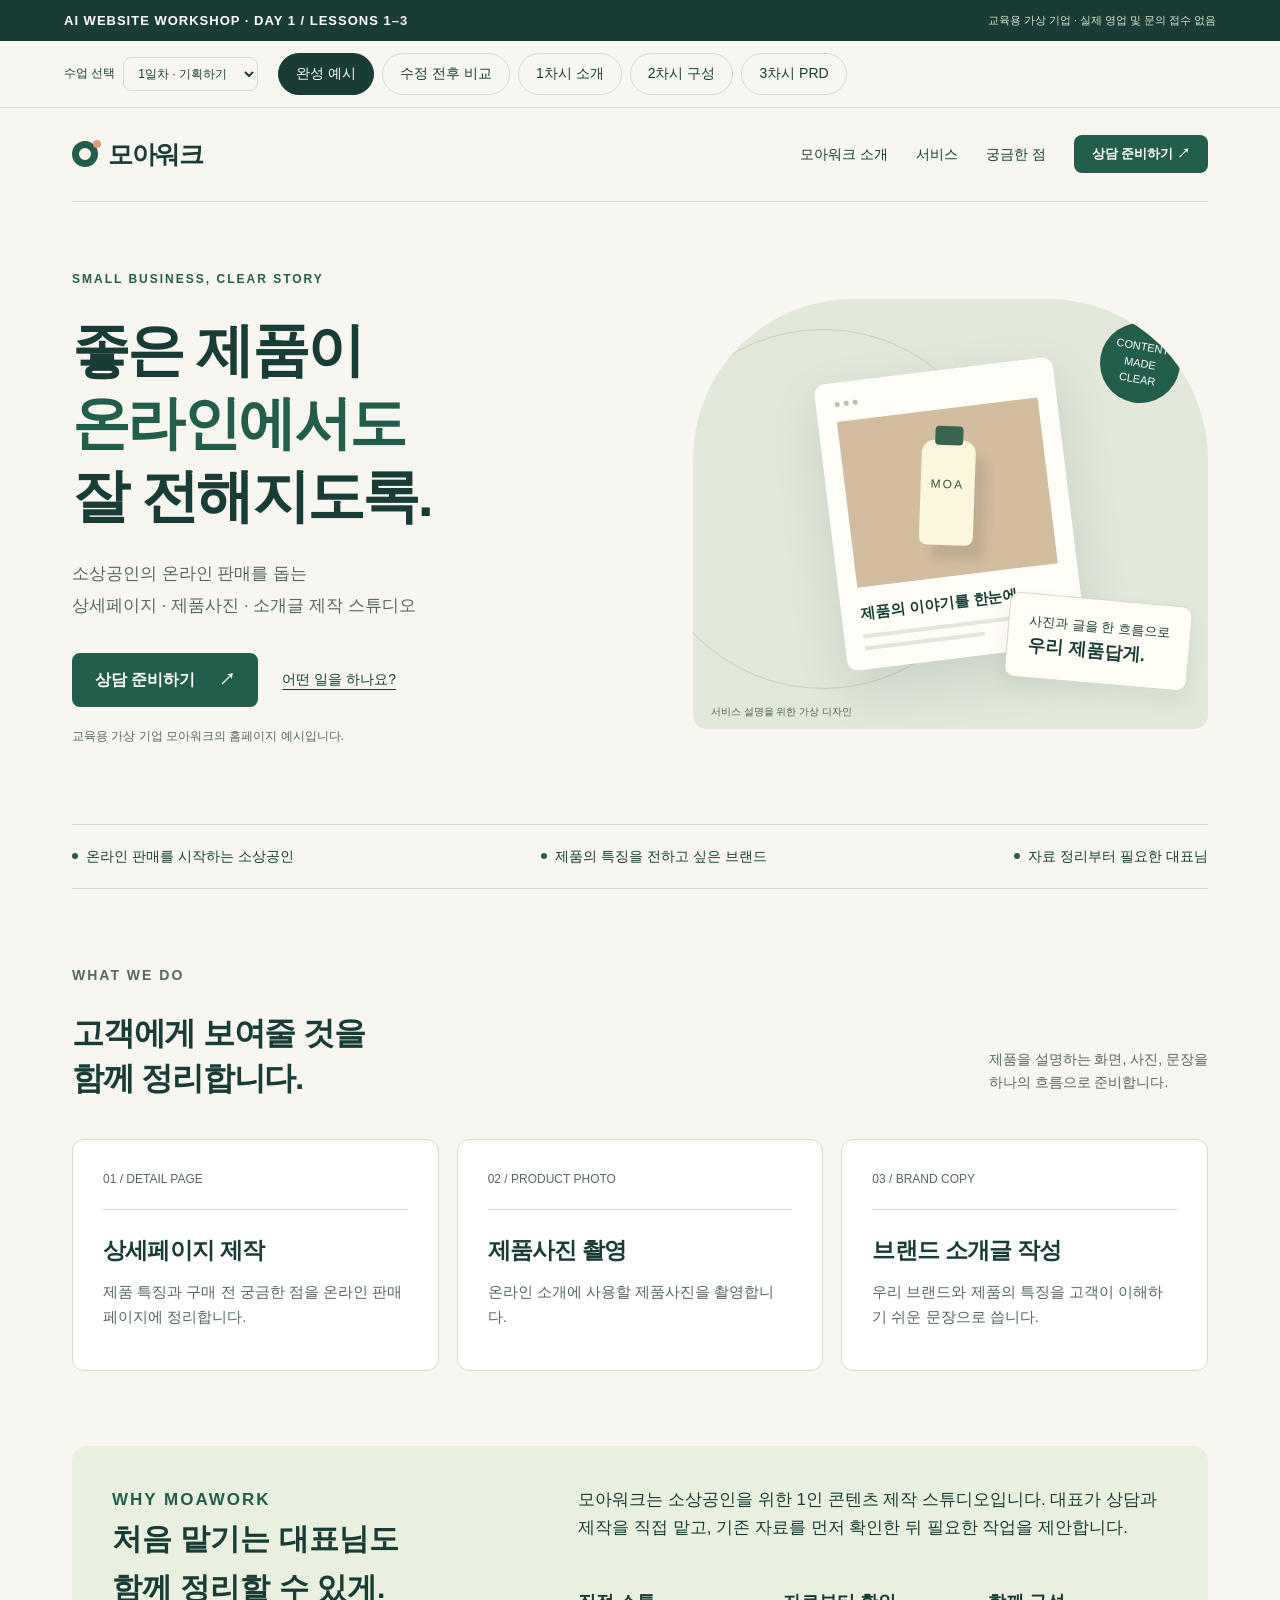
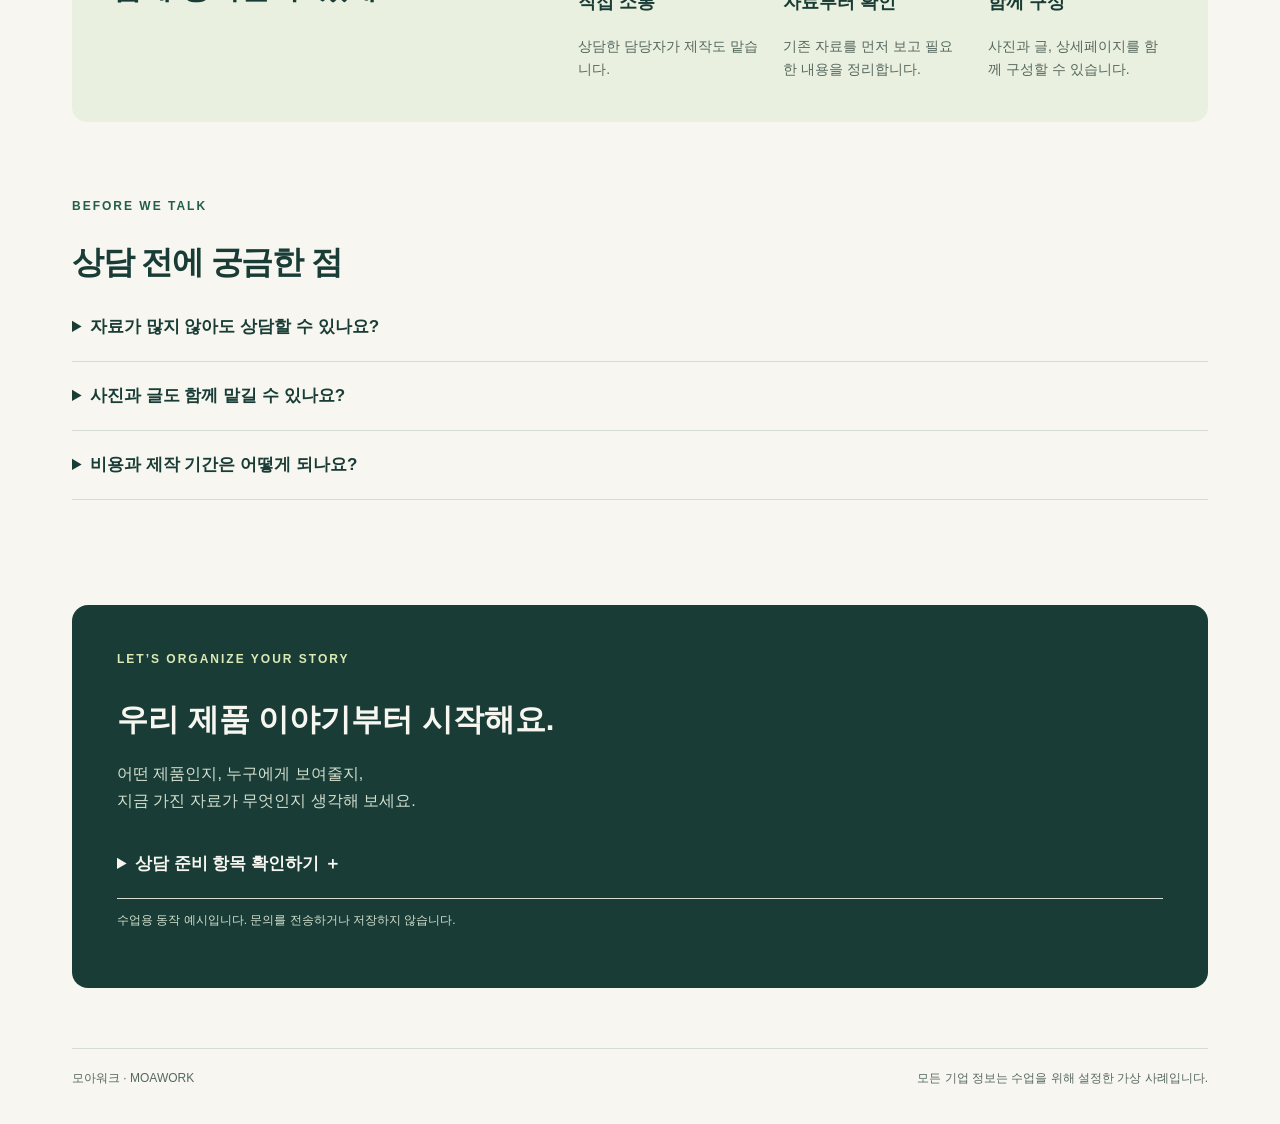
==== commit 75e63530: "docs: update workshop with Day 3 Git and Node.js lesson" ====
--- a/workshop_practice.html
+++ b/workshop_practice.html
@@ -1,5 +1,5 @@
 <!doctype html>
-<html lang="ko"><head><meta charset="utf-8"><meta name="viewport" content="width=device-width,initial-scale=1"><meta name="description" content="기업 소개부터 콘텐츠 구성과 PRD까지. 1·2일차 기획부터 디자인과 문의 화면까지 이어가는 홈페이지 제작 실습 활동지."><title>우리 회사 홈페이지 만들기 | 1·2일차 실습</title>
+<html lang="ko"><head><meta charset="utf-8"><meta name="viewport" content="width=device-width,initial-scale=1"><meta name="description" content="기업 소개부터 콘텐츠 구성과 PRD까지. 1·2일차 기획과 구현부터 3일차 Git·Node.js 준비까지 이어가는 홈페이지 제작 실습 활동지."><title>우리 회사 홈페이지 만들기 | 1·2·3일차 실습</title>
 <style>
 :root{--paper:#f7f6f0;--ink:#193d36;--green:#235d4b;--lime:#dbe9b5;--muted:#56685f;--line:#d4ddd0;--orange:#e29c75}*{box-sizing:border-box}html{scroll-behavior:smooth;scroll-padding-top:130px}body{margin:0;background:var(--paper);color:var(--ink);font-family:"Noto Sans KR","Malgun Gothic",Arial,sans-serif;line-height:1.65}button,input,textarea{font:inherit}button,a{touch-action:manipulation}button{cursor:pointer}a{color:inherit}button:focus-visible,a:focus-visible,input:focus-visible,textarea:focus-visible{outline:3px solid #ad5831;outline-offset:4px}.workshop{background:#193d36;color:white;padding:10px 5%;display:flex;justify-content:space-between;gap:15px;font-size:13px;align-items:center}.workshop b{letter-spacing:1px}.workshop small{color:#d7e5ce}.switcher{position:sticky;top:0;background:rgba(247,246,240,.97);z-index:20;display:flex;padding:12px 5%;gap:8px;border-bottom:1px solid var(--line);align-items:center;flex-wrap:wrap}.switcher .label{font-size:12px;margin-right:auto;letter-spacing:2px}.tab{border:1px solid var(--line);padding:8px 17px;border-radius:40px;color:var(--ink);background:transparent;font-size:14px}.tab[aria-pressed=true]{background:var(--ink);color:white;border-color:var(--ink)}.wrap{max-width:1200px;margin:auto;padding:0 32px}.nav{display:flex;justify-content:space-between;align-items:center;padding:26px 0;border-bottom:1px solid var(--line)}.brand{font-weight:800;font-size:25px;letter-spacing:-1.5px;display:flex;gap:10px;align-items:center}.mark{height:26px;width:26px;display:inline-block;border:7px solid var(--green);border-radius:50%;position:relative}.mark:after{content:"";position:absolute;width:8px;height:8px;border-radius:50%;background:var(--orange);right:-10px;top:-8px}.navlinks{display:flex;gap:28px;align-items:center;font-size:14px}.navlinks a{text-decoration:none}.smallbtn,.btn{border:0;text-decoration:none;display:inline-flex;align-items:center;gap:24px;background:var(--green);color:white;padding:14px 23px;border-radius:8px;font-weight:600}.smallbtn{padding:8px 18px;font-size:13px}.hero{display:grid;grid-template-columns:1.1fr 1fr;gap:54px;align-items:center;padding:68px 0 65px}.eyebrow{font-size:12px;letter-spacing:2px;color:var(--green);font-weight:700;margin:0 0 24px}.hero h1{font-size:clamp(33px,4.5vw,59px);line-height:1.27;letter-spacing:-2.6px;margin:0 0 25px;font-weight:600;word-break:keep-all}.hero h1 em{font-style:normal;color:var(--green)}.lead{font-size:17px;line-height:1.9;max-width:480px;color:var(--muted);word-break:keep-all}.actions{margin:30px 0 20px;display:flex;align-items:center;gap:24px}.textlink{font-size:14px;text-underline-offset:5px}.note{font-size:12px;color:var(--muted)}.visual{position:relative;border-radius:160px 160px 14px 14px;height:430px;background:#e2e8da;overflow:hidden;display:flex;justify-content:center;align-items:center}.orbit{position:absolute;width:360px;height:360px;border:1px solid #c6d2bd;border-radius:50%;left:-50px;top:30px}.mock{background:#fffdf7;box-shadow:0 20px 50px #163b3620;border-radius:11px;width:240px;padding:18px;transform:rotate(-7deg);border:1px solid #fff}.mockbar{display:flex;gap:4px;margin-bottom:15px}.dot{height:5px;width:5px;border-radius:50%;background:#b7c5b0}.photo{height:167px;background:#d2bd9f;position:relative;display:flex;justify-content:center;align-items:center;overflow:hidden}.bottle{width:54px;height:105px;background:#fcf6dc;border-radius:13px 13px 8px 8px;box-shadow:12px 15px 10px #493a2520;position:relative;transform:rotate(9deg)}.bottle:before{content:"";position:absolute;top:-14px;left:13px;width:28px;height:19px;background:#3a6450;border-radius:4px}.bottle:after{content:"MOA";position:absolute;top:35px;left:10px;font-size:12px;letter-spacing:2px;color:#375343}.mocktext{margin-top:14px;font-size:15px;font-weight:700}.lines{width:86%;height:4px;background:#e2e6db;margin-top:8px}.lines.short{width:60%}.floatcard{position:absolute;background:#fffdf6;padding:16px 20px;border:1px solid #d2dbc8;border-radius:10px;box-shadow:0 10px 20px #163b3610;right:18px;bottom:45px;font-size:13px;transform:rotate(5deg)}.floatcard strong{font-size:18px;display:block}.stamp{position:absolute;right:28px;top:24px;background:var(--green);color:white;border-radius:50%;height:80px;width:80px;display:grid;place-content:center;text-align:center;font-size:11px;line-height:1.5;transform:rotate(10deg)}.visualcaption{position:absolute;bottom:9px;left:18px;font-size:10px;color:#506452}.ribbon{border-top:1px solid var(--line);border-bottom:1px solid var(--line);padding:20px 0;display:flex;gap:22px;justify-content:space-between;font-size:14px}.ribbon span{display:flex;align-items:center;gap:8px}.ribbon i{width:6px;height:6px;background:var(--green);border-radius:50%}.section{padding:75px 0}.sectiontitle{display:flex;justify-content:space-between;gap:25px;align-items:end;margin-bottom:30px}.sectiontitle h2,.section h2{font-size:32px;line-height:1.4;letter-spacing:-1.2px;margin:8px 0}.sectiontitle p{font-size:14px;color:var(--muted);max-width:310px}.cards{display:grid;grid-template-columns:repeat(3,1fr);gap:18px}.card{padding:30px;background:white;border:1px solid var(--line);border-radius:12px;display:flex;flex-direction:column;min-height:232px}.number{font-size:12px;color:var(--muted);border-bottom:1px solid var(--line);padding-bottom:20px}.card h3{font-size:23px;margin:22px 0 10px;letter-spacing:-.8px}.card p{font-size:15px;color:var(--muted);margin:0}.about{background:#eaf0df;border-radius:15px;padding:40px;display:grid;grid-template-columns:1fr 1.4fr;gap:45px}.about h2{font-size:30px;margin:0}.about p{margin:0;font-size:17px}.steps{display:grid;grid-template-columns:repeat(3,1fr);gap:25px;margin-top:28px}.steps h3{font-size:18px}.steps p{font-size:14px;color:var(--muted)}details{border-bottom:1px solid var(--line);padding:20px 0}summary{font-size:17px;cursor:pointer;font-weight:600}details p{font-size:15px;color:var(--muted);max-width:850px}.contact{background:var(--ink);color:var(--paper);border-radius:16px;padding:45px;margin:30px 0 60px}.contact h2{font-size:31px;margin:0 0 15px}.contact p{color:#d3dfcf}.contact summary{color:var(--paper)}.contact details p{color:#d3dfcf}.footer{padding:20px 0 35px;border-top:1px solid var(--line);font-size:12px;color:var(--muted);display:flex;justify-content:space-between;gap:20px}.mode{display:none}.mode.active{display:block}.teaching{padding:55px 0 75px}.teaching h1{font-size:42px;letter-spacing:-1.5px;line-height:1.35;margin:10px 0 20px}.intro{max-width:740px;color:var(--muted)}.comparegrid{display:grid;grid-template-columns:1fr 1fr;gap:24px;margin:35px 0}.comparecard{padding:35px;border:1px solid var(--line);border-radius:14px;background:white}.comparecard.after{background:#e9efdc}.comparecard h2{font-size:31px;line-height:1.45;letter-spacing:-1px;min-height:150px;margin:30px 0 20px}.comparecard p{font-size:16px}.comparecard .pill{display:inline-block;font-size:12px;letter-spacing:1px;border:1px solid var(--line);padding:5px 12px;border-radius:50px}.checklist{display:flex;gap:12px;flex-wrap:wrap;margin:25px 0}.checklist span{padding:10px 17px;border:1px solid var(--line);border-radius:8px;background:white;font-size:14px}.timerbar{display:flex;gap:20px;align-items:center;flex-wrap:wrap;margin:20px 0}.timerbar strong{font-size:24px;min-width:120px}.hidden-content{visibility:hidden}.feedback{background:#e9efdc;padding:25px 30px;border-radius:12px;margin:24px 0}.editgrid{display:grid;grid-template-columns:1fr 1fr;gap:40px;margin-top:30px}.field{margin-bottom:20px}.field label{font-size:14px;display:block;font-weight:600;margin-bottom:6px}.field input,.field textarea{width:100%;padding:12px 14px;border:1px solid #b8c5b1;border-radius:7px;background:#fffefa;color:var(--ink)}.field textarea{min-height:110px;resize:vertical}.preview{padding:35px;background:#e9efdc;border:1px solid var(--line);border-radius:14px;align-self:start;overflow-wrap:anywhere}.preview h2{font-size:36px;letter-spacing:-1.5px;line-height:1.4}.secondary{background:transparent;color:var(--ink);border:1px solid var(--line)}.slidedeck{min-height:510px;background:#e9efdc;border:1px solid var(--line);border-radius:16px;padding:60px;margin:30px 0;display:flex;flex-direction:column;justify-content:center}.slidedeck h2{font-size:clamp(28px,4vw,48px);letter-spacing:-1.8px;line-height:1.35;margin:15px 0 25px;word-break:keep-all}.slidedeck p{font-size:clamp(19px,2vw,27px);max-width:850px;white-space:pre-line;line-height:1.8}.slidenav{display:flex;justify-content:space-between;align-items:center;gap:15px}.slidenav span{font-size:14px}.sr{position:absolute;width:1px;height:1px;clip:rect(0,0,0,0);overflow:hidden}button:disabled{opacity:.4;cursor:default}@media(max-width:800px){.workshop{font-size:11px}.workshop small{display:none}.switcher{padding:10px 16px;gap:6px}.switcher .label{display:none}.tab{font-size:12px;padding:7px 12px}.wrap{padding:0 22px}.nav{padding:20px 0}.navlinks{gap:15px}.navlinks a:not(:last-child){display:none}.hero{grid-template-columns:1fr;gap:30px;padding:40px 0}.hero h1{letter-spacing:-1.5px}.visual{height:350px;max-width:520px;width:100%;justify-self:center}.cards,.steps{grid-template-columns:1fr}.section{padding:45px 0}.sectiontitle{display:block}.ribbon{flex-wrap:wrap;gap:12px}.ribbon span{font-size:12px}.about{grid-template-columns:1fr;gap:20px;padding:28px}.contact{padding:28px}.comparegrid,.editgrid{grid-template-columns:1fr}.comparecard h2{min-height:0}.teaching h1{font-size:32px}.slidedeck{padding:28px;min-height:460px}.footer{flex-direction:column;gap:8px}.btn{padding:12px 18px;font-size:14px}.hero .actions{gap:15px}}@media(prefers-reduced-motion:reduce){html{scroll-behavior:auto}}
 
@@ -22,6 +22,9 @@
 
 /* Small usability refinements within the original visual design. */
 #courseDay{font:inherit;font-size:12px;color:var(--ink);background:transparent;border:1px solid var(--line);border-radius:8px;padding:8px 10px;margin-right:12px;max-width:100%}.switcher .label{margin-right:0;letter-spacing:0}.step-hint{font-size:14px;line-height:1.9;color:var(--green);margin:0 0 24px;padding-bottom:15px;border-bottom:1px solid var(--line)}.worksheet .field label{font-size:15px}.worksheet .field input,.worksheet .field textarea{font-size:15px;line-height:1.8}.classic-detail{margin:10px 0 24px;padding:12px 0}.classic-detail summary{font-size:13px;color:var(--muted)}.classic-detail textarea{margin-top:15px}.ws-steps button,.course-steps button{min-height:48px}.ws-actions .btn{min-height:46px}.course-status{line-height:1.8}@media(max-width:800px){#courseDay{font-size:11px;margin-right:auto;padding:7px 8px}.step-hint{font-size:13px}.ws-actions{gap:10px}.ws-actions .btn{white-space:normal}.switcher{row-gap:8px}.ws-panel,.course-panel{padding:20px}}
+
+/* Day 3 / Lesson 1 */
+.d3{max-width:1120px;margin:auto;padding:48px 32px 70px}.d3 h1{font-size:clamp(30px,4vw,48px);line-height:1.35;letter-spacing:-1.5px;margin:12px 0 20px}.d3 h2{font-size:26px;letter-spacing:-.8px;margin:0 0 16px}.d3 h3{font-size:21px;margin:0 0 12px}.d3-section{margin-top:36px;padding-top:30px;border-top:1px solid var(--line)}.d3-grid{display:grid;grid-template-columns:1fr 1fr;gap:20px}.d3-card{padding:26px;border:1px solid var(--line);border-radius:14px;background:#fffdf8;min-width:0}.d3-card p{color:var(--muted)}.d3-table{overflow-x:auto;border:1px solid var(--line);border-radius:12px;background:#fffdf8}.d3 table{width:100%;border-collapse:collapse;font-size:15px;min-width:510px}.d3 caption{text-align:left;padding:16px 18px;font-weight:700}.d3 th,.d3 td{text-align:left;padding:14px 18px;border-top:1px solid var(--line);vertical-align:top}.d3 thead{background:#eaf0df}.d3 tbody th{width:24%}.d3 pre{background:var(--ink);color:#ecf4dd;border-radius:10px;padding:18px;overflow-x:auto;line-height:1.8}.d3 code{font-family:Consolas,monospace}.d3-flow{display:grid;grid-template-columns:repeat(4,1fr);gap:12px;padding:0;list-style:none;counter-reset:flow}.d3-flow li{padding:18px;border:1px solid var(--line);border-radius:10px;counter-increment:flow}.d3-flow li:before{content:'0' counter(flow);display:block;color:var(--green);font-size:12px;margin-bottom:8px}.d3-flow small{display:block;color:var(--muted);margin-top:7px}.d3 .feedback p{margin:8px 0}.d3 .hint{line-height:1.8}.d3 a{overflow-wrap:anywhere}@media(max-width:700px){.d3{padding:30px 20px 50px}.d3-grid{grid-template-columns:1fr}.d3-flow{grid-template-columns:1fr 1fr}.d3-card{padding:21px}.d3 th,.d3 td{padding:12px}.d3 h2{font-size:23px}}
 </style><style id="comparisonReadability">
 /* Meaningful lines, with no Korean word split across lines. */
 .comparecard{display:flex;flex-direction:column;padding:32px;min-width:0}.comparecard .pill{align-self:flex-start}.comparecard h2{min-height:0;margin:25px 0 20px;font-size:clamp(25px,2.5vw,31px);line-height:1.48;letter-spacing:-1px;word-break:keep-all;overflow-wrap:normal}.compare-line{display:block}.comparecard p{word-break:keep-all;overflow-wrap:normal;font-size:15px;line-height:1.85;margin:0 0 20px}.comparecard p:last-child{margin:4px 0 0;padding-top:2px}.comparegrid{align-items:stretch}.comparecard.after h2{color:#193d36}.hero h1,.teaching h1,.section h2{word-break:keep-all}
@@ -32,9 +35,9 @@
 .d2{max-width:1160px;margin:auto;padding:26px 30px 55px}.d2 h1{font-size:clamp(28px,4vw,40px);letter-spacing:-1.8px;line-height:1.35;margin:8px 0 12px}.d2 h2{font-size:23px;letter-spacing:-.8px;margin:0 0 8px}.d2 h3{font-size:16px;margin:0}.d2 p{margin:7px 0 14px}.d2-kicker{font-size:11px;font-weight:800;letter-spacing:1.8px;color:var(--green)}.d2-sub{color:var(--muted);font-size:14px}.d2-rail{display:flex;gap:7px;margin:24px 0}.d2-rail span{padding:7px 13px;background:#e9efdf;border-radius:30px;font-size:12px}.d2-layout{display:grid;grid-template-columns:minmax(0,1.25fr) minmax(0,1fr);gap:22px;margin-top:25px}.d2-box{background:#fffefa;border:1px solid var(--line);border-radius:16px;padding:26px;min-width:0}.d2-box>label,.d2-field{display:block;font-weight:700;font-size:13px;margin:16px 0 7px}.d2 textarea,.d2 input:not([type=checkbox]):not([type=color]){width:100%;border:1px solid #becab8;border-radius:9px;padding:11px 13px;background:white;color:var(--ink);font:inherit;font-size:14px;line-height:1.8}.d2 textarea{resize:vertical}.d2 textarea[readonly]{background:#f2f5ec;font-size:13px}.d2 .btn{font-size:13px;padding:11px 17px;gap:10px}.d2-actions{display:flex;gap:9px;flex-wrap:wrap;align-items:center;margin:15px 0}.d2 .tab{font-size:12px;padding:7px 12px}.d2-mini{font-size:12px;color:var(--muted)}.d2-route{border-left:3px solid #b7ce8b;padding:9px 13px;background:#eef3e5;font-size:13px;margin:18px 0}.d2-flow{list-style:none;padding:0;counter-reset:d2;display:grid;gap:12px;margin:20px 0}.d2-flow li{counter-increment:d2;display:flex;gap:10px;font-size:14px;align-items:start}.d2-flow li:before{content:counter(d2);flex:0 0 23px;height:23px;border-radius:50%;display:grid;place-content:center;background:#e5edda;font-size:11px;font-weight:bold}.d2-end{display:flex;justify-content:space-between;align-items:center;gap:16px;margin-top:24px;padding-top:20px;border-top:1px solid var(--line);font-size:13px;flex-wrap:wrap}.d2-gallery{display:grid;grid-template-columns:repeat(5,minmax(0,1fr));gap:12px;margin:24px 0 18px}.d2-card{border:1px solid var(--line);border-radius:12px;background:#fffefa;overflow:hidden;min-width:0}.d2-card.selected{border-color:var(--green);box-shadow:0 0 0 2px var(--green)}.d2-pick{border:0;background:none;color:var(--ink);padding:0;width:100%;text-align:left;display:block}.d2-cardmeta{padding:12px 13px 7px}.d2-cardmeta strong{font-size:14px;display:block}.d2-cardmeta small{font-size:11px;color:var(--muted);display:block;margin:3px 0}.d2-cardlink{display:block;margin:0 13px 12px;font-size:11px;text-underline-offset:3px}.d2-choice{font-size:11px;color:var(--green);font-weight:bold;display:block;margin-top:6px}.d2-thumb{height:137px;overflow:hidden;padding:12px 13px;background:#f0f1ed;position:relative;pointer-events:none}.d2-thumb .mini-nav{display:flex;justify-content:space-between;align-items:center;font-size:7px;font-weight:800;border-bottom:1px solid #193d3620;padding-bottom:7px}.d2-thumb .mini-title{font-size:18px;line-height:1.1;letter-spacing:-.8px;margin:11px 0 6px;font-weight:800}.d2-thumb .mini-text{height:3px;background:currentColor;opacity:.2;width:65%;margin:5px 0}.d2-thumb .mini-cta{display:inline-block;background:#193d36;color:white;font-size:6px;padding:4px 7px;border-radius:4px}.d2-thumb .mini-grid{display:grid;grid-template-columns:1.4fr 1fr 1fr;gap:4px;margin-top:9px}.d2-thumb .mini-grid i{height:27px;border-radius:5px;background:#e1e7d8}.d2-thumb.bento .mini-title{font-size:16px}.d2-thumb.bento .mini-grid i:first-child{background:#c7e3a4}.d2-thumb.minimal{background:#fff}.d2-thumb.minimal .mini-title{margin-top:17px;font-size:19px}.d2-thumb.minimal .mini-grid i{border-top:1px solid #b9c5b0;background:transparent;border-radius:0;height:15px}.d2-thumb.dark{background:#171d2a;color:#e1e7f5}.d2-thumb.dark .mini-nav{border-color:#ffffff22}.d2-thumb.dark .mini-title{color:#f2f7ff}.d2-thumb.dark .mini-cta{background:#bbd6ff;color:#17213b}.d2-thumb.dark .mini-grid i{background:linear-gradient(130deg,#263b62,#172335);border:1px solid #6487be44}.d2-thumb.editorial{background:#f0e9df;color:#362d29}.d2-thumb.editorial .mini-title{font-family:Georgia,serif;font-size:23px;font-weight:400;width:65%;margin-top:15px}.d2-thumb.editorial:after{content:'↗';position:absolute;right:12px;top:51px;width:43px;height:57px;background:#ba785b;color:#f4dfc4;display:grid;place-content:center;font-size:30px}.d2-thumb.editorial .mini-grid i{height:14px;border-radius:0;background:#ddd0c0}.d2-thumb.soft{background:#f5eddf;color:#593e37}.d2-thumb.soft .mini-title{font-size:17px}.d2-thumb.soft .mini-cta{background:#925236;border-radius:20px}.d2-thumb.soft .mini-grid i{background:#e4c9b4;border-radius:15px}.d2-thumb.soft .mini-grid i:nth-child(2){background:#d8dfc0}.d2-thumb.soft .mini-grid i:nth-child(3){background:#e9d1cb}.d2-designbar{display:flex;gap:15px;align-items:center;flex-wrap:wrap;margin:12px 0}.d2-designbar label{font-size:12px;display:flex;gap:8px;align-items:center}.d2-designbar input[type=color]{width:36px;height:30px;border:1px solid var(--line);padding:2px;background:white;border-radius:6px}.d2-selected{color:var(--green);font-size:13px;font-weight:800}.d2-status{min-height:24px;font-size:13px;color:var(--green);margin-top:15px!important;white-space:pre-line}.d2 .d2-note{margin:22px 0 0;font-size:11px;color:var(--muted)}.d2 table{width:100%;border-collapse:collapse;font-size:13px;margin:15px 0}.d2 th,.d2 td{border-bottom:1px solid var(--line);text-align:left;padding:9px 5px}.d2 .d2-example{background:#f0f4e8;border-radius:10px;padding:14px;font-size:13px}.d2-try label{display:block;font-size:12px;font-weight:600;margin:10px 0 4px}.d2-try .d2-error{font-size:12px;color:#a33325;margin:4px 0 0}.d2-try [aria-invalid=true]{border-color:#a33325!important}.d2 [data-d2-panel]{scroll-margin-top:110px}.d2-fix{display:flex;gap:10px}.d2-fix input{min-width:0}.d2 details{padding:12px 0}.d2 summary{font-size:13px}.d2-next{margin-left:auto}.d2 .d2-screen{margin:0 0 14px;font-size:11px;letter-spacing:1px;color:var(--muted)}
 @media(max-width:1000px){.d2-gallery{grid-template-columns:repeat(3,minmax(0,1fr))}.d2-layout{grid-template-columns:1fr 1fr}}
 @media(max-width:700px){.day2-nav #courseDay{width:100%;margin:0;flex-basis:100%}.day2-nav [data-d2-step]{flex:1;text-align:center}.d2{padding:26px 18px 45px}.d2-layout{grid-template-columns:minmax(0,1fr)}.d2-box{padding:20px}.d2-gallery{grid-template-columns:repeat(2,minmax(0,1fr));gap:10px}.d2-rail{gap:5px}.d2-rail span{font-size:10px;padding:6px 9px}.d2-fix{flex-direction:column}.d2-next{margin-left:0}.switcher [data-d2-step]{padding:8px 10px;font-size:12px}.d2-thumb{height:132px}.d2-end{align-items:start}}
-</style></head><body>
+</style><link rel="stylesheet" href="stitch-workshop.css"></head><body>
 <div class="workshop"><b>AI WEBSITE WORKSHOP · DAY 1 / LESSONS 1–3</b><small>교육용 가상 기업 · 실제 영업 및 문의 접수 없음</small></div>
-<div class="switcher" aria-label="수업 화면 선택"><label class="label" for="courseDay">수업 선택</label><select id="courseDay" aria-label="수업 일차"><option value="1">1일차 · 기획하기</option><option value="2">2일차 · 만들기</option><option value="3" disabled>3일차 · 연결·공개 (준비 중)</option></select><button class="tab" data-mode="company" aria-pressed="true">완성 예시</button><button class="tab" data-mode="compare" aria-pressed="false">수정 전후 비교</button><button class="tab" data-mode="edit" aria-pressed="false">1차시 소개</button><button class="tab" data-mode="lesson2" aria-pressed="false">2차시 구성</button><button class="tab" data-mode="lesson3" aria-pressed="false">3차시 PRD</button><button type="button" class="tab" data-d2-step="1" aria-pressed="true" hidden>1교시 홈페이지</button><button type="button" class="tab" data-d2-step="2" aria-pressed="false" hidden>2교시 디자인</button><button type="button" class="tab" data-d2-step="3" aria-pressed="false" hidden>3교시 문의</button></div>
+<div class="switcher" aria-label="수업 화면 선택"><label class="label" for="courseDay">수업 선택</label><select id="courseDay" aria-label="수업 일차"><option value="1">1일차 · 기획하기</option><option value="2">2일차 · 만들기</option><option value="3">3일차 · 연결·공개</option></select><span class="tab" id="day3LessonLabel" hidden>1차시 Git과 Node.js</span><button class="tab" data-mode="company" aria-pressed="true">완성 예시</button><button class="tab" data-mode="compare" aria-pressed="false">수정 전후 비교</button><button class="tab" data-mode="edit" aria-pressed="false">1차시 소개</button><button class="tab" data-mode="lesson2" aria-pressed="false">2차시 구성</button><button class="tab" data-mode="lesson3" aria-pressed="false">3차시 PRD</button><button type="button" class="tab" data-d2-step="1" aria-pressed="true" hidden>1교시 홈페이지</button><button type="button" class="tab" data-d2-step="2" aria-pressed="false" hidden>2교시 디자인</button><button type="button" class="tab" data-d2-step="3" aria-pressed="false" hidden>3교시 Stitch</button><button type="button" class="tab" data-d2-step="4" aria-pressed="false" hidden>4교시 문의</button></div>
 <main>
 <div id="company" class="mode active"><div class="wrap">
 <nav class="nav" aria-label="예시 기업 메뉴"><div class="brand"><span class="mark" aria-hidden="true"></span>모아워크</div><div class="navlinks"><a href="#about">모아워크 소개</a><a href="#service">서비스</a><a href="#faq">궁금한 점</a><a class="smallbtn" href="#contact">상담 준비하기 ↗</a></div></nav>
@@ -160,6 +163,45 @@
 
 [미확인 사항]
 가격·납기·권리 조건은 대표자 확인 전 공개 문구로 확정하지 않음. 이미지 사용 권한 확인 필요.</pre></details></div><div id="l3_step3" class="course-panel" hidden><div class="ws-toolbar"><span class="note">최종 결과 작성 도우미</span><div class="worksheet-tools decision-tools"><button type="button" class="tab" data-course-action="3:clear-final">입력 내용 지우기</button><button type="button" class="tab" data-course-example="3" data-example-scope="final">모아워크 예시로 채우기</button></div></div><p class="step-hint">완료 기준을 확인하고 디자인을 선택한 뒤 최종 PRD를 TXT로 저장하세요.</p><h2>AI에게 전달할 제작 기획서</h2><p>자동으로 채워진 내용을 바로 수정하세요. 미확인 정보는 남겨두고, 실제로 제공하지 않는 내용은 삭제하세요.</p><button type="button" class="tab" data-course-action="3:undo">최근 자동 반영 되돌리기</button><div class="course-result"><div><div class="field"><label for="l3_overview">프로젝트 개요</label><p class="hint">회사명·제작 목적</p><textarea id="l3_overview" data-course-field="3" rows="3" maxlength="16000"></textarea></div><div class="field"><label for="l3_audience">주요 고객과 방문 목적</label><p class="hint">2차시 결과를 재사용하세요.</p><textarea id="l3_audience" data-course-field="3" rows="3" maxlength="16000"></textarea></div><div class="field"><label for="l3_structure">화면별 구성</label><p class="hint">각 영역에 무엇을 넣는지</p><textarea id="l3_structure" data-course-field="3" rows="3" maxlength="16000"></textarea></div><div class="field"><label for="l3_flow">고객 흐름</label><p class="hint">메뉴와 버튼을 누르면 어디로 이동하는지</p><textarea id="l3_flow" data-course-field="3" rows="3" maxlength="16000"></textarea></div><div class="field"><label for="l3_features">필수 기능</label><p class="hint">이번 과정에서 실제로 만들 기능</p><textarea id="l3_features" data-course-field="3" rows="3" maxlength="16000"></textarea></div><div class="field"><label for="l3_conditions">개발 조건과 구현 단계</label><p class="hint">2일차 화면·동작 / 3일차 문의 저장 연동</p><textarea id="l3_conditions" data-course-field="3" rows="3" maxlength="16000"></textarea></div><div class="field"><label for="l3_acceptance">완료 기준</label><p class="hint">눈으로 확인하거나 눌러서 검사할 수 있는 조건</p><textarea id="l3_acceptance" data-course-field="3" rows="3" maxlength="16000"></textarea></div><div class="field"><label for="l3_missing">미확인 사항</label><p class="hint">확인할 내용 / 확인 방법</p><textarea id="l3_missing" data-course-field="3" rows="3" maxlength="16000"></textarea></div><h3>디자인은 하나만 고르세요</h3><div class="design-options"><button type="button" class="design-option" data-design="trust"><i style="background:#193d36"></i>신뢰감 있는 기업형</button><button type="button" class="design-option" data-design="friendly"><i style="background:#b94e31"></i>밝고 친근한 서비스형</button><button type="button" class="design-option" data-design="studio"><i style="background:#5144a3"></i>간결한 스튜디오형</button></div><div class="color-pair"><label for="l3_primary">주색 <input type="color" id="l3_primary" data-course-field="3" value="#193d36"></label><label for="l3_accent">포인트색 <input type="color" id="l3_accent" data-course-field="3" value="#d5f783"></label></div><p class="hint">디자인 선택은 아래 최종 PRD에 바로 반영됩니다. Gemini에 다시 요청할 필요가 없습니다.</p><h3>저장 전 세 가지만 점검</h3><label class="checkrow"><input type="checkbox" id="l3_check0" data-course-field="3"> 2일차 화면 구현과 3일차 저장 연동을 구분했다.</label><label class="checkrow"><input type="checkbox" id="l3_check1" data-course-field="3"> 완료 기준을 직접 확인할 수 있다.</label><label class="checkrow"><input type="checkbox" id="l3_check2" data-course-field="3"> 제공하지 않은 실적·가격·성과를 추가하지 않았다.</label></div><aside class="course-preview design-preview" id="l3_designPreview"><div class="design-brand" id="l3_previewName">우리 회사</div><span class="design-star" aria-hidden="true">✳</span><h3 id="l3_designTitle">신뢰감 있는 기업형</h3><p id="l3_designMood"></p><span class="design-cta">문의 준비하기 ↗</span><p class="note">배치와 색상 콘셉트 예시 · 표시용 화면</p></aside></div><div class="ws-actions"><button type="button" class="btn" data-course-action="3:download">제작 기획서 TXT 저장 ↓</button><button type="button" class="btn secondary" data-course-action="3:copy-final">제작 기획서 복사</button><button type="button" class="tab" data-course-action="3:reset">이 차시 입력 지우기</button></div><p class="note">저장·복사에는 최종 제작 기획서만 포함됩니다. 이전 차시 원자료와 수업 점검표는 제외됩니다. 파일을 다시 열어 확인하세요. 공용 PC에서는 사용 후 차시별 입력을 지우세요.</p><details class="classic-detail"><summary>최종 제작 기획서 확인하기</summary><label for="l3_export">AI에게 전달할 최종 제작 기획서</label><textarea id="l3_export" class="course-output" readonly rows="10"></textarea></details><div class="ws-actions"><button type="button" class="btn secondary" data-course-step="3:2">← 요청·답변으로 돌아가기</button></div></div></div></section>
+
+<section id="day3" class="mode"><div class="d3">
+<p class="eyebrow">DAY 03 / LESSON 01 · 개발·배포 준비</p>
+<h1>Git과 Node.js,<br>언제 필요할까요?</h1>
+<p class="intro">Antigravity로 홈페이지를 만들고 GitHub와 Vercel로 배포하기 전, 두 프로그램의 역할과 설치 시점을 알아봅니다.</p>
+<div class="feedback"><strong>Git은 코드의 변경 이력을 관리하고, Node.js는 JavaScript를 실행합니다.</strong><p>홈페이지 제작에 함께 쓰이지만 설치하는 목적은 다릅니다.</p></div>
+<nav class="checklist" aria-label="1차시 학습 내용"><a href="#d3Compare">역할 비교</a><a href="#d3Install">설치와 실행</a><a href="#d3Required">제작 방식별 준비</a><a href="#d3Class">수업 전 안내</a></nav>
+
+<div class="d3-section" id="d3Compare"><h2>1. Git과 Node.js의 차이</h2>
+<div class="d3-table" tabindex="0" role="region" aria-label="Git과 Node.js 비교표"><table><caption>두 도구의 역할과 사용 시점</caption><thead><tr><th scope="col">구분</th><th scope="col">Git</th><th scope="col">Node.js</th></tr></thead><tbody>
+<tr><th scope="row">핵심 역할</th><td>코드의 변경 이력 관리</td><td>JavaScript 실행 환경</td></tr>
+<tr><th scope="row">주된 목적</th><td>코드 저장, 버전 관리, 협업</td><td>웹 개발 도구 실행 및 서버 개발</td></tr>
+<tr><th scope="row">대표 활용</th><td>변경 내용을 기록하고 GitHub에 코드 업로드</td><td>React·Next.js 개발 프로젝트 실행</td></tr>
+<tr><th scope="row">설치 시점</th><td>로컬에서 버전 관리를 하거나 GitHub로 코드를 올릴 때</td><td>프로젝트 실행에 Node.js가 필요할 때</td></tr>
+<tr><th scope="row">필수 여부</th><td>작업·업로드 방식에 따라 선택</td><td>개발 기술과 실행 방식에 따라 선택</td></tr>
+</tbody></table></div></div>
+
+<div class="d3-section" id="d3Install"><h2>2. 실제 제작 과정에서는 언제 쓸까요?</h2>
+<ol class="d3-flow"><li><strong>Antigravity로 제작</strong><small>홈페이지 코드 작성·수정</small></li><li><strong>내 컴퓨터에서 실행</strong><small>React·Next.js 프로젝트는 Node.js 사용</small></li><li><strong>GitHub에 업로드</strong><small>Git으로 변경 이력 관리·전송</small></li><li><strong>Vercel로 배포</strong><small>배포 설정 후 공개 주소 확인</small></li></ol>
+<p class="hint">React·Next.js 기반 프로젝트의 일반적인 흐름입니다. 제작 기술과 배포 방식에 따라 필요한 도구가 달라집니다.</p>
+<div class="d3-grid"><article class="d3-card"><h3>① Git · 코드를 기록하고 올릴 때</h3><p>수정한 내용을 버전으로 기록하고 GitHub에 올릴 때 사용합니다. 어제 기록한 홈페이지가 더 좋았다면 그 버전을 확인하거나 복원할 수 있습니다.</p><p>Git은 내 컴퓨터의 버전 관리 도구, GitHub는 코드를 온라인에 보관하고 공유하는 서비스입니다.</p><a class="btn" href="https://git-scm.com/downloads" target="_blank" rel="noopener noreferrer">Git 공식 다운로드 ↗</a></article>
+<article class="d3-card"><h3>② Node.js · 프로젝트를 실행할 때</h3><p>React나 Next.js 같은 개발 프로젝트를 내 컴퓨터에서 실행할 때 주로 필요합니다. Node.js를 설치하면 일반적으로 npm도 함께 설치됩니다.</p><a class="btn" href="https://nodejs.org/ko" target="_blank" rel="noopener noreferrer">Node.js 공식 다운로드 ↗</a><p class="hint">설치할 때는 LTS 버전을 선택하세요. 프로젝트에서 요구하는 버전이 있다면 그 조건도 확인합니다.</p></article></div>
+<div class="d3-card" style="margin-top:20px"><h3>React 프로젝트 실행 예시</h3><p>Antigravity에서 작업 중인 프로젝트 폴더의 터미널에서 순서대로 실행합니다.</p><pre aria-label="프로젝트 실행 명령어"><code>npm install
+npm run dev</code></pre><ul><li><code>npm install</code> · 프로젝트에 필요한 패키지 설치</li><li><code>npm run dev</code> · 개발용 웹사이트 실행</li></ul><p class="hint">package.json에 dev 실행 항목이 있는 프로젝트의 예시입니다. 실행 후 터미널에 표시된 로컬 주소를 열어 확인하세요. HTML 파일만 사용하는 홈페이지에는 이 명령이 필요하지 않습니다.</p></div></div>
+
+<div class="d3-section" id="d3Required"><h2>3. 어떤 경우에 둘 다 설치할까요?</h2><div class="d3-table" tabindex="0" role="region" aria-label="제작 방식별 설치 필요 여부"><table><caption>내 컴퓨터에서 작업할 때의 준비 기준</caption><thead><tr><th scope="col">홈페이지 제작·작업 방식</th><th scope="col">Git</th><th scope="col">Node.js</th></tr></thead><tbody>
+<tr><th scope="row">HTML + CSS + JavaScript 기본 홈페이지</th><td>선택</td><td>별도 개발 도구가 없다면 불필요</td></tr>
+<tr><th scope="row">React 홈페이지</th><td>선택</td><td>일반적인 로컬 개발에 필요</td></tr>
+<tr><th scope="row">Next.js 홈페이지</th><td>선택</td><td>일반적인 로컬 개발에 필요</td></tr>
+<tr><th scope="row">GitHub에 코드 업로드</th><td>로컬 Git으로 올릴 때 필요</td><td>업로드 자체에는 불필요</td></tr>
+<tr><th scope="row">Vercel에 홈페이지 배포</th><td>배포 방식에 따라 다름</td><td>로컬 개발·빌드 방식에 따라 필요</td></tr>
+</tbody></table></div><p class="hint">GitHub 웹사이트에서 파일을 직접 업로드한다면 Git을 설치하지 않고도 사용할 수 있습니다.</p></div>
+
+<div class="d3-section" id="d3Class"><h2>4. Antigravity 교육 전 준비 안내</h2><p>Antigravity로 홈페이지를 만들고 GitHub와 Vercel로 배포하는 수업에서는 Git과 Node.js를 수업 전에 설치하도록 안내하면 실습을 이어가기 편합니다.</p><p>이번 수업처럼 HTML·CSS·JavaScript로 만든 기본 홈페이지는 Node.js 없이도 확인할 수 있습니다. React·Next.js 프로젝트로 진행할 때는 Node.js 실행 환경을 준비합니다.</p><div class="feedback"><strong>수강생에게 이렇게 설명하세요.</strong><p>“Git은 홈페이지 코드의 수정 이력을 기록하고 GitHub에 올리는 도구입니다. Node.js는 React·Next.js 같은 개발 프로젝트를 내 컴퓨터에서 실행하는 환경입니다.”</p></div>
+<details><summary>설치가 되었는지 확인하기</summary><p>설치 후 터미널을 새로 열어 아래 명령을 한 줄씩 입력하세요. 각각 버전 번호가 표시되면 실행할 수 있는 상태입니다.</p><pre><code>git --version
+node --version
+npm --version</code></pre><p>명령을 찾을 수 없다고 나오면 설치를 완료했는지 확인하고, Antigravity와 터미널을 다시 열어 보세요.</p></details>
+</div></div></section>
+
 <section id="day2" class="mode"><div class="d2">
 <div class="d2-kicker">DAY 02 / BUILD YOUR WEBSITE</div>
 <h1>기획을, 우리 회사의 화면으로.</h1>
@@ -184,11 +226,36 @@
 <div class="d2-layout">
 <div class="d2-box"><span class="d2-selected" id="d2Selected">디자인을 선택하세요</span><h2 style="margin-top:10px">선택한 디자인 적용하기</h2><div class="d2-designbar"><label for="d2Color">우리 회사 포인트 색상 <input type="color" id="d2Color" value="#235d4b"></label></div><label for="d2DesignPrompt">디자인 적용 요청문</label><textarea id="d2DesignPrompt" rows="9" readonly placeholder="위에서 디자인 카드를 선택하세요."></textarea><div class="d2-actions"><button type="button" class="btn" data-d2-copy="design">디자인 요청문 복사 ↗</button></div></div>
 <div class="d2-box"><h2>적용한 다음, 이 세 가지만.</h2><ol class="d2-flow"><li>회사 로고·사진·대표 문구를 넣습니다.</li><li>메뉴·문의 버튼·FAQ를 눌러 봅니다.</li><li>모바일에서 글자 잘림과 가로 넘침을 확인합니다.</li></ol><div class="d2-route">바꾸고 싶은 곳은 위치와 원하는 결과를 함께 적으세요.</div><label for="d2Fix">추가 수정 요청</label><textarea id="d2Fix" rows="4" placeholder="예: 모바일에서 서비스 카드가 화면 밖으로 나갑니다. 한 열로 배치하고 글자가 잘리지 않게 해 주세요."></textarea><div class="d2-actions"><button type="button" class="btn secondary" data-d2-copy="fix">수정 요청 복사</button></div></div>
-</div><div class="d2-end"><span>완료 기준 · 선택한 디자인이 반영되고 PC·모바일에서 읽기 편하다.</span><button type="button" class="btn" data-d2-go="3">다음 · 문의 준비하기 →</button></div>
+</div><div class="d2-end"><span>완료 기준 · 선택한 디자인이 반영되고 PC·모바일에서 읽기 편하다.</span><button type="button" class="btn" data-d2-go="3">다음 · Stitch 활용하기 →</button></div>
 </div>
 
-<div data-d2-panel="3" hidden>
-<p class="d2-screen">3교시 · 60분</p><h2>문의 화면과 저장할 시트 준비하기.</h2><p class="d2-sub">오늘은 입력 검사까지 만듭니다. 실제 전송·저장은 3일차에 연결합니다.</p>
+<div data-d2-panel="3" id="stitchLesson" hidden>
+<p class="d2-screen">3교시 · 60분 / STITCH → ANTIGRAVITY</p>
+<div class="st-intro"><div><h2>Stitch로 디자인하고, 스킬로 구현하기.</h2><p class="d2-sub">디자인을 만든 뒤 연결하고, ‘한국 소개 웹사이트’로 응용합니다.</p></div><span class="st-badge">디자인 → 연결 → 구현</span></div>
+<div class="st-tabs" role="tablist" aria-label="Stitch 실습 단계"><button type="button" role="tab" id="stTabDesign" data-st-tab="design" aria-controls="stPaneDesign" aria-selected="true">01 디자인 실습 <small>25분</small></button><button type="button" role="tab" id="stTabMcp" data-st-tab="mcp" aria-controls="stPaneMcp" aria-selected="false" tabindex="-1">02 MCP 연결 <small>15분</small></button><button type="button" role="tab" id="stTabSkills" data-st-tab="skills" aria-controls="stPaneSkills" aria-selected="false" tabindex="-1">03 스킬 활용 <small>20분</small></button></div>
+
+<div id="stPaneDesign" class="st-pane" role="tabpanel" aria-labelledby="stTabDesign" data-st-pane="design">
+<div class="d2-layout"><div class="d2-box"><h3>먼저 Stitch에서 화면 하나 만들기</h3><ol class="d2-flow"><li>Stitch에 Google 계정으로 로그인하고 새 웹 디자인을 시작합니다.</li><li>아래 실습을 골라 요청문을 복사하고 Stitch에 붙여 넣습니다.</li><li>결과를 선택해 수정할 부분을 요청합니다. 작업 이름을 정하고 프로젝트 주소를 보관합니다.</li></ol><div class="d2-actions"><a class="btn" href="https://stitch.withgoogle.com/" target="_blank" rel="noopener noreferrer">Stitch 열기 ↗</a></div>
+<div class="st-types" aria-label="디자인 실습 선택"><button type="button" class="tab" data-st-exercise="free" aria-pressed="true">1-1 자유 주제</button><button type="button" class="tab" data-st-exercise="prd" aria-pressed="false">1-2 홈페이지 PRD</button><button type="button" class="tab" data-st-exercise="image" aria-pressed="false">1-3 이미지·컬러</button></div>
+<div data-st-context="free"><label class="d2-field" for="stTheme">만들고 싶은 홈페이지</label><input id="stTheme" placeholder="예: 반려견 동반 카페, 전통 공예 브랜드, 지역 축제"><p class="d2-mini">주제 → 디자인 생성 → 제목·배치 한 곳 수정까지 해보세요.</p></div>
+<div data-st-context="prd" hidden><div class="st-workflow">1교시 ‘나의 홈페이지 PRD’를 자동으로 함께 복사합니다.</div><p class="d2-mini">PRD에 정한 회사 문구와 영역 순서가 화면에 반영됐는지 확인하세요. 디자인 결과와 실제 웹사이트 구현은 별도 단계입니다.</p><button type="button" class="tab" data-d2-go="1">1교시 PRD 확인하기 →</button></div>
+<div data-st-context="image" hidden><p class="d2-mini">Pinterest에서 구도·형태를 참고할 이미지를 찾고, 사용 가능한 원본 이미지를 Stitch에 첨부하세요.</p><div class="st-links"><a href="https://www.pinterest.com/search/pins/?q=website%20hero%20design" target="_blank" rel="noopener noreferrer">Pinterest 히로 참고 ↗</a><button type="button" class="tab" data-st-copy="palette">Stitch 색상 4개 확인 요청문 복사</button></div><p class="d2-mini">Stitch에서 확인한 HEX 값을 아래에 넣으세요. 아래 값은 실습용 기본색입니다.</p><div class="st-palette"><label for="stColor1"><i class="st-swatch" id="stSwatch1" style="background:#183D36" aria-hidden="true"></i>주색<input id="stColor1" value="#183D36" maxlength="7" spellcheck="false" aria-describedby="stColorHelp"></label><label for="stColor2"><i class="st-swatch" id="stSwatch2" style="background:#B75B42" aria-hidden="true"></i>보조색<input id="stColor2" value="#B75B42" maxlength="7" spellcheck="false" aria-describedby="stColorHelp"></label><label for="stColor3"><i class="st-swatch" id="stSwatch3" style="background:#F7F2E8" aria-hidden="true"></i>배경색<input id="stColor3" value="#F7F2E8" maxlength="7" spellcheck="false" aria-describedby="stColorHelp"></label><label for="stColor4"><i class="st-swatch" id="stSwatch4" style="background:#DCC78A" aria-hidden="true"></i>강조색<input id="stColor4" value="#DCC78A" maxlength="7" spellcheck="false" aria-describedby="stColorHelp"></label></div><p id="stColorHelp" class="st-note">#RRGGBB 형식 · 이미지 속 텍스트를 지우고, 웹사이트 제목과 버튼은 별도로 배치합니다. Pinterest는 참고용이며 실제 사용 이미지는 원본 사용 권한을 확인하세요.</p></div>
+</div><div class="d2-box st-prompt-wrap"><div class="st-prompthead"><h3 id="stPromptTitle">자유 주제 디자인</h3><span class="st-roles">붙여 넣을 곳 · Stitch</span></div><label for="stDesignPrompt">선택한 실습 요청문</label><textarea id="stDesignPrompt" readonly rows="15"></textarea><div class="d2-actions"><button type="button" class="btn" data-st-copy="design">실습 요청문 복사 ↗</button></div><p class="d2-mini">이미지 실습에서는 복사한 요청문과 참고 이미지를 함께 전달하세요. 이미지 원본 편집이 지원되지 않으면 별도 편집 후 다시 첨부합니다.</p></div></div>
+</div>
+
+<div id="stPaneMcp" class="st-pane" role="tabpanel" aria-labelledby="stTabMcp" data-st-pane="mcp" hidden><div class="d2-layout"><div class="d2-box"><h3>Antigravity IDE에서 Stitch 연결</h3><ol class="d2-flow"><li><div><span class="st-stepname">Stitch API 키 만들기</span>Stitch 프로필 → Stitch settings → API key → Create key.</div></li><li><div><span class="st-stepname">MCP 서버 설정 열기</span>Antigravity 에이전트 패널의 ⋯ → MCP Servers. Stitch가 보이면 Install 후 키를 설정합니다.</div></li><li><div><span class="st-stepname">목록에 없으면 직접 추가</span>Manage MCP Servers → View raw config에서 오른쪽 설정을 기존 mcpServers 안에 병합합니다.</div></li><li><div><span class="st-stepname">저장·새로고침 후 연결 확인</span>연결 확인 요청문을 Antigravity에 전달하고 실제 프로젝트 목록이 나오는지 확인합니다.</div></li></ol><div class="st-keynote">API 키는 Antigravity 설정에만 입력하세요. 이 페이지·프롬프트·GitHub에 붙여 넣지 않습니다. 기존 MCP 설정은 유지하세요.</div><details><summary>Antigravity 앱 화면이 다른 경우</summary><p class="d2-mini">Settings → Customizations → Installed MCP Servers → Add MCP에서 서버를 관리합니다. 이 수업의 ⋯ 메뉴 경로는 IDE 기준입니다.</p></details><div class="st-links"><a href="https://codelabs.developers.google.com/design-to-code-with-antigravity-stitch?hl=ko" target="_blank" rel="noopener noreferrer">Google 공식 실습 ↗</a><a href="https://antigravity.google/docs/mcp" target="_blank" rel="noopener noreferrer">MCP 공식 안내 ↗</a></div></div><div class="d2-box"><h3>직접 연결 설정</h3><p class="d2-mini">YOUR_STITCH_API_KEY를 본인의 키로 바꿉니다. 설정 파일이 비어 있을 때의 전체 예시입니다.</p><label for="stConfig">Stitch MCP 설정 예시</label><textarea id="stConfig" class="st-mcp-code" rows="12" readonly></textarea><div class="d2-actions"><button type="button" class="btn secondary" data-st-copy="config">설정 예시 복사</button><button type="button" class="btn" data-st-copy="check">연결 확인 요청문 복사 ↗</button></div><div class="st-workflow">확인할 결과 · Stitch에서 만든 프로젝트의 이름과 ID가 실제로 표시된다.</div><p class="d2-mini">인증 오류: Stitch에서 발급한 키와 헤더 이름 확인 → 설정 저장 → 서버 새로고침. 연결이 늦어지면 강사 시연으로 확인한 뒤 내보낸 디자인 자료로 실습을 이어갑니다.</p></div></div></div>
+
+<div id="stPaneSkills" class="st-pane" role="tabpanel" aria-labelledby="stTabSkills" data-st-pane="skills" hidden><div class="d2-layout"><div class="d2-box"><h3>스킬로 무엇을 할 수 있나요?</h3><p class="d2-mini">MCP는 Stitch와의 연결, 스킬은 AI가 작업하는 절차입니다. 스킬 설치만으로 계정이 연결되지는 않습니다.</p><div class="st-grid"><div class="st-skill"><strong>요청을 구체적으로</strong><p>막연한 아이디어를 디자인 요청문으로 정리</p><code>enhance-prompt</code></div><div class="st-skill"><strong>화면 생성·수정</strong><p>텍스트·이미지에서 화면과 변형 만들기</p><code>stitch::generate-design</code></div><div class="st-skill"><strong>디자인 기준 정리</strong><p>색상·글자·여백을 DESIGN.md로 정리</p><code>design-md</code></div><div class="st-skill"><strong>디자인을 코드로</strong><p>선택한 Stitch 화면을 React로 구현</p><code>stitch::react-components</code></div></div>
+<h3>내 프로젝트에 가져오기</h3><p class="d2-mini">아래 ZIP을 내려받아 작업할 홈페이지 프로젝트의 최상위 폴더에 압축을 푸세요. 숨김 폴더 .agents까지 포함해 옮깁니다. 설치 후 새 대화에서 스킬을 확인하세요.</p><div class="d2-actions"><a class="btn" href="stitch-skills-project.zip" download>Stitch 스킬 15종 ZIP ↓</a><button type="button" class="btn secondary" data-st-copy="install">GitHub 설치 요청문 복사</button><button type="button" class="tab" data-st-copy="can">스킬 활용 질문 복사</button></div><p class="st-skillpath">설치 위치 · 프로젝트/.agents/skills/스킬이름/SKILL.md</p><details><summary>포함된 스킬 15종 보기</summary><ul class="st-install-list"><li>code-to-design</li><li>generate-design</li><li>manage-design-system</li><li>extract-design-md</li><li>extract-static-html</li><li>upload-to-stitch</li><li>react-components</li><li>react-native</li><li>react-vite-dashboard</li><li>remotion</li><li>shadcn-ui</li><li>design-md</li><li>enhance-prompt</li><li>stitch-loop</li><li>taste-design</li></ul><p class="st-note">추가 활용: 기존 코드의 디자인 추출, 디자인 시스템 적용, 모바일 앱 변환, 소개 영상 제작 등. 사용 스킬에 따라 별도 도구·환경이 필요합니다.</p></details><div class="st-links"><a href="https://github.com/google-labs-code/stitch-skills" target="_blank" rel="noopener noreferrer">원본 GitHub ↗</a><a href="https://antigravity.google/docs/skills" target="_blank" rel="noopener noreferrer">스킬 설치 위치 안내 ↗</a></div></div>
+<div class="d2-box"><div class="st-prompthead"><h3>응용 · 한국 소개 웹사이트</h3><span class="st-roles">붙여 넣을 곳 · Antigravity</span></div><p class="d2-mini">설치한 스킬을 확인한 뒤 새 실습 폴더에서 제작하도록 요청합니다.</p><label for="stKoreaPrompt">한국 소개 웹사이트 제작 요청문</label><textarea id="stKoreaPrompt" rows="17" readonly></textarea><div class="d2-actions"><button type="button" class="btn" data-st-copy="korea">한국 소개 제작 요청문 복사 ↗</button></div><div class="st-workflow">완료 확인 · Stitch 화면 + 실행되는 웹사이트 + 메뉴·FAQ·모바일 확인.</div><p class="d2-mini">기존 회사 홈페이지와 구분해 korea-intro/ 폴더에서 진행합니다. 시간이 부족하면 히로·도시 소개까지 먼저 완성하세요.</p></div></div></div>
+<div class="st-final"><p><strong>오늘의 응용 결과</strong> · Stitch 디자인을 실제 홈페이지 구현에 활용하기</p><span>디자인만 생성한 상태와 실행되는 사이트를 구분하세요.</span></div>
+<p id="stStatus" class="st-status" role="status" aria-live="polite"></p>
+<p class="st-note">60분 배분 · 디자인 25분 / 연결 15분 / 스킬·구현 20분. 계정 로그인과 Antigravity 설치는 수업 전에 마칩니다. 공식 문서 확인: 2026.10.27.</p>
+<div class="d2-end"><span>다음 · 문의 입력 화면과 저장용 시트 준비</span><button type="button" class="btn" data-d2-go="4">다음 · 문의 준비하기 →</button></div>
+</div>
+
+<div data-d2-panel="4" hidden>
+<p class="d2-screen">4교시 · 60분</p><h2>문의 화면과 저장할 시트 준비하기.</h2><p class="d2-sub">오늘은 입력 검사까지 만듭니다. 실제 전송·저장은 3일차에 연결합니다.</p>
 <div class="d2-layout"><div class="d2-box"><h3>01 · 문의 화면 만들기</h3><p class="d2-sub">현재 홈페이지에서 아래 요청문을 실행하세요.</p><label for="d2ContactPrompt">문의 화면 구현 요청문</label><textarea id="d2ContactPrompt" rows="10" readonly></textarea><div class="d2-actions"><button type="button" class="btn" data-d2-copy="contact">문의 요청문 복사 ↗</button></div>
 <details><summary>입력 검사 예시 직접 해보기</summary><p class="d2-mini">수업용 예시입니다. 홈페이지에서도 같은 검사를 해보세요.</p><form id="d2Try" class="d2-try" novalidate><label for="d2TryName">이름 또는 회사명</label><input id="d2TryName" maxlength="100" required aria-describedby="d2ErrName" autocomplete="off"><p id="d2ErrName" class="d2-error"></p><label for="d2TryEmail">이메일</label><input id="d2TryEmail" type="email" maxlength="200" required aria-describedby="d2ErrEmail" autocomplete="off"><p id="d2ErrEmail" class="d2-error"></p><label for="d2TryMessage">문의 내용</label><textarea id="d2TryMessage" rows="2" maxlength="3000" required aria-describedby="d2ErrMessage"></textarea><p id="d2ErrMessage" class="d2-error"></p><button type="submit" class="btn secondary">입력 내용 확인</button><p id="d2TryResult" role="status" class="d2-mini"></p></form></details></div>
 <div class="d2-box"><h3>02 · Google Sheets 준비하기</h3><ol class="d2-flow"><li>새 시트를 열고 ‘기업명_문의관리’로 이름을 정합니다.</li><li>아래 열 제목을 복사해 A1 셀에 붙여 넣습니다.</li><li>시트 주소를 아래에 보관합니다.</li></ol>
@@ -196,8 +263,9 @@
 <label for="d2Sheet">만든 시트 주소</label><input type="url" id="d2Sheet" placeholder="https://docs.google.com/spreadsheets/d/…"><label for="d2Project">홈페이지 프로젝트 위치</label><input id="d2Project" placeholder="다음 시간에 다시 열 폴더 또는 프로젝트 이름">
 <div class="d2-actions"><button type="button" class="btn" id="d2Download">2일차 작업 메모 저장 ↓</button></div><p class="d2-mini">메모에는 PRD·선택한 디자인·프로젝트 위치·시트 주소가 담깁니다.</p>
 <div class="d2-example">최종 확인 · 빈 값 안내 / 잘못된 이메일 안내 / 전송되지 않았다는 안내</div></div></div>
-<div class="d2-end"><span>오늘의 결과 · 홈페이지 + 문의 입력 화면 + 저장용 시트</span><button type="button" class="tab" data-d2-go="2">← 디자인으로 돌아가기</button></div>
+<div class="d2-end"><span>오늘의 결과 · 홈페이지 + 문의 입력 화면 + 저장용 시트</span><button type="button" class="tab" data-d2-go="3">← Stitch 실습으로 돌아가기</button></div>
 </div>
+
 <p id="d2Status" class="d2-status" role="status" aria-live="polite"></p><p class="d2-note">입력 내용은 이 화면에서만 유지됩니다. 새로고침 전 작업 메모를 저장하세요.</p>
 </div></section>
 </main>
@@ -399,11 +467,12 @@
 get('d2Reuse').addEventListener('click',()=>{const source=get('l3_export').value.trim(),overview=get('l3_overview').value.trim(),structure=get('l3_structure').value.trim();if(!overview||!structure){say('1일차 3차시의 프로젝트 개요와 화면별 구성을 완성하거나, 저장한 PRD TXT를 불러오세요.');return;}if(get('d2Prd').value.trim()&&!confirm('현재 PRD를 1일차 최종 PRD로 바꿀까요?'))return;get('d2Prd').value=source;renderBuild();say('1일차 최종 PRD를 가져왔습니다.');});
 get('d2Upload').addEventListener('click',()=>get('d2File').click());get('d2File').addEventListener('change',async e=>{const file=e.target.files?.[0];if(!file)return;try{if(file.size>500000){say('500KB 이하의 PRD TXT 파일을 선택하세요.');return;}if(get('d2Prd').value.trim()&&!confirm('현재 PRD를 선택한 파일로 바꿀까요?'))return;get('d2Prd').value=await file.text();renderBuild();say(file.name+' 불러옴');}catch{say('파일을 읽지 못했습니다. 내용을 직접 붙여 넣으세요.');}finally{e.target.value='';}});
 document.querySelectorAll('[data-d2-step]').forEach(b=>b.addEventListener('click',()=>showLesson(Number(b.dataset.d2Step))));document.querySelectorAll('[data-d2-go]').forEach(b=>b.addEventListener('click',()=>showLesson(Number(b.dataset.d2Go))));
-get('courseDay').addEventListener('change',e=>{const isDay2=e.target.value==='2';get('courseDay').closest('.switcher').classList.toggle('day2-nav',isDay2);document.querySelectorAll('[data-mode]').forEach(b=>b.hidden=isDay2);document.querySelectorAll('[data-d2-step]').forEach(b=>b.hidden=!isDay2);document.querySelector('.workshop b').textContent=isDay2?'AI WEBSITE WORKSHOP · DAY 2 / BUILD':'AI WEBSITE WORKSHOP · DAY 1 / LESSONS 1–3';setMode(isDay2?'day2':'company');if(isDay2)showLesson(lesson,false);});
+get('courseDay').addEventListener('change',e=>{const isDay2=e.target.value==='2',isDay3=e.target.value==='3';get('courseDay').closest('.switcher').classList.toggle('day2-nav',isDay2);document.querySelectorAll('[data-mode]').forEach(b=>b.hidden=isDay2||isDay3);get('day3LessonLabel').hidden=!isDay3;document.querySelectorAll('[data-d2-step]').forEach(b=>b.hidden=!isDay2);document.querySelector('.workshop b').textContent=isDay2?'AI WEBSITE WORKSHOP · DAY 2 / BUILD':isDay3?'AI WEBSITE WORKSHOP · DAY 3 / LESSON 1':'AI WEBSITE WORKSHOP · DAY 1 / LESSONS 1–3';setMode(isDay2?'day2':isDay3?'day3':'company');if(isDay2)showLesson(lesson,false);});
 get('d2Try').addEventListener('submit',e=>{e.preventDefault();const fields=[['d2TryName','d2ErrName','이름 또는 회사명을 입력하세요.'],['d2TryEmail','d2ErrEmail','이메일을 입력하세요.'],['d2TryMessage','d2ErrMessage','문의 내용을 입력하세요.']];let first=null;for(const [id,error,message]of fields){const field=get(id),v=field.value.trim();let issue=!v?message:'';if(id==='d2TryEmail'&&v&&field.validity.typeMismatch)issue='이메일 형식을 확인하세요.';get(error).textContent=issue;field.setAttribute('aria-invalid',String(!!issue));if(issue&&!first)first=field;}get('d2TryResult').textContent=first?'입력 항목을 확인해 주세요.':'입력 확인 완료 — 현재 문의 내용은 전송되지 않습니다.';if(first)first.focus();});
 get('d2Download').addEventListener('click',()=>{const sheet=get('d2Sheet').value.trim();if(sheet){try{const u=new URL(sheet);if(u.protocol!=='https:'||u.hostname!=='docs.google.com'||!u.pathname.startsWith('/spreadsheets/'))throw new Error();}catch{say('Google Sheets 주소를 확인하세요. https://docs.google.com/spreadsheets/ 로 시작하는 주소를 넣어 주세요.');get('d2Sheet').focus();return;}}const name=chosen?designs.find(d=>d.id===chosen).name:'미선택';const text='2일차 홈페이지 실습 작업 메모\n\n프로젝트 위치: '+(get('d2Project').value.trim()||'[기록 필요]')+'\n문의 관리 시트: '+(sheet||'[기록 필요]')+'\n선택한 디자인: '+name+'\n포인트 색상: '+get('d2Color').value+'\n\n[PRD]\n'+(get('d2Prd').value.trim()||'[미입력]')+'\n\n[디자인 적용 요청문]\n'+(get('d2DesignPrompt').value||'[미선택]')+'\n\n[추가 수정 요청]\n'+(get('d2Fix').value.trim()||'없음')+'\n\n다음 교육: Apps Script 연결 → 홈페이지 문의 전송 → 실제 저장 확인';const url=URL.createObjectURL(new Blob(['\ufeff'+text],{type:'text/plain;charset=utf-8'}));const a=document.createElement('a');a.href=url;a.download='2일차_홈페이지_작업메모.txt';a.click();setTimeout(()=>URL.revokeObjectURL(url),1000);say('작업 메모 저장을 요청했습니다. 홈페이지 프로젝트는 Antigravity에서 별도로 저장하세요.');});
 get('d2ContactPrompt').value=contact;renderBuild();showLesson(1,false);
-if(new URLSearchParams(window.location.search).get('day')==='2'){get('courseDay').value='2';get('courseDay').dispatchEvent(new Event('change'));}
+if(new URLSearchParams(window.location.search).get('day')==='3'){get('courseDay').value='3';get('courseDay').dispatchEvent(new Event('change'));}
+if(new URLSearchParams(window.location.search).get('day')==='2'){get('courseDay').value='2';get('courseDay').dispatchEvent(new Event('change'));const requested=Number(new URLSearchParams(window.location.search).get('lesson'));if([1,2,3,4].includes(requested))showLesson(requested,false);}
 })();
 </script>
-</body></html>
+<script src="stitch-workshop.js"></script></body></html>
--- a/stitch-workshop.css
+++ b/stitch-workshop.css
@@ -0,0 +1,2 @@
+.st-intro{display:flex;justify-content:space-between;align-items:start;gap:20px;margin-bottom:22px}.st-intro h2{font-size:29px;line-height:1.4}.st-badge{flex-shrink:0;background:#dcebb8;border:1px solid #c2d59e;border-radius:30px;padding:7px 13px;font-size:11px;font-weight:700}.st-tabs{display:flex;gap:8px;margin:18px 0 24px}.st-tabs button{flex:1;display:flex;justify-content:space-between;align-items:center;gap:8px;padding:14px 17px;border:1px solid var(--line);border-radius:10px;background:#fffefa;color:var(--ink);text-align:left;font-weight:700;font-size:14px}.st-tabs button[aria-selected=true]{background:var(--ink);color:white;border-color:var(--ink)}.st-tabs small{font-size:11px;opacity:.7;font-weight:400}.st-pane{scroll-margin-top:120px}.st-pane[hidden]{display:none}.st-types{display:flex;gap:7px;flex-wrap:wrap;margin:16px 0}.st-types button[aria-pressed=true]{background:var(--ink);color:white}.st-prompthead{display:flex;justify-content:space-between;gap:10px;align-items:center;margin-bottom:12px}.st-status{font-size:13px;color:var(--green);min-height:24px;white-space:pre-line;margin-top:12px!important}.st-links{display:flex;gap:13px;flex-wrap:wrap;font-size:12px;margin:14px 0}.st-links a{text-underline-offset:4px}.st-palette{display:grid;grid-template-columns:1fr 1fr;gap:10px;margin:14px 0}.st-palette label{font-size:11px;font-weight:600;display:flex;align-items:center;gap:8px;flex-wrap:wrap}.st-swatch{display:inline-block;width:17px;height:17px;border-radius:5px;border:1px solid #193d3630}.st-palette input{font-family:Consolas,monospace!important;padding:6px 10px!important}.st-roles{font-size:12px;color:var(--muted)}.st-mcp-code{font-family:Consolas,monospace!important;white-space:pre;overflow:auto}.st-stepname{display:block;font-size:15px;font-weight:700;margin-bottom:3px}.st-grid{display:grid;grid-template-columns:repeat(2,minmax(0,1fr));gap:10px;margin:17px 0}.st-skill{background:#f0f4e9;border:1px solid #dde5d4;border-radius:10px;padding:14px}.st-skill strong{font-size:13px}.st-skill p{font-size:12px;margin:5px 0 0!important;color:var(--muted)}.st-skill code{display:block;font-size:10px;color:var(--green);margin-top:6px;overflow-wrap:anywhere}.st-final{display:flex;justify-content:space-between;align-items:center;gap:12px;border:1px solid #c5d6ac;background:#eaf2dd;padding:17px 20px;border-radius:12px;margin-top:22px;font-size:13px}.st-final p{margin:0}.st-note{font-size:11px;color:var(--muted);line-height:1.8}.st-prompt-wrap textarea{font-size:13px!important}.st-keynote{padding:10px 13px;background:#f4eee3;border-radius:8px;font-size:12px}.st-workflow{padding:10px 13px;background:#edf3e5;border-radius:8px;font-size:12px;margin:15px 0}.st-install-list{columns:2;font-size:12px;line-height:2;overflow-wrap:anywhere;padding-left:20px}.st-skillpath{font-size:11px;overflow-wrap:anywhere}.st-headerlink{font-size:12px}
+@media(max-width:700px){.day2-nav [data-d2-step]{flex-basis:calc(50% - 6px)}.st-intro{flex-direction:column;gap:8px}.st-intro h2{font-size:25px}.st-tabs{gap:6px}.st-tabs button{flex-direction:column;align-items:start;font-size:12px;padding:11px 10px}.st-grid{grid-template-columns:1fr}.st-final{flex-direction:column;align-items:start}.st-prompthead{flex-wrap:wrap}.st-install-list{columns:1}.st-palette{gap:8px}}
